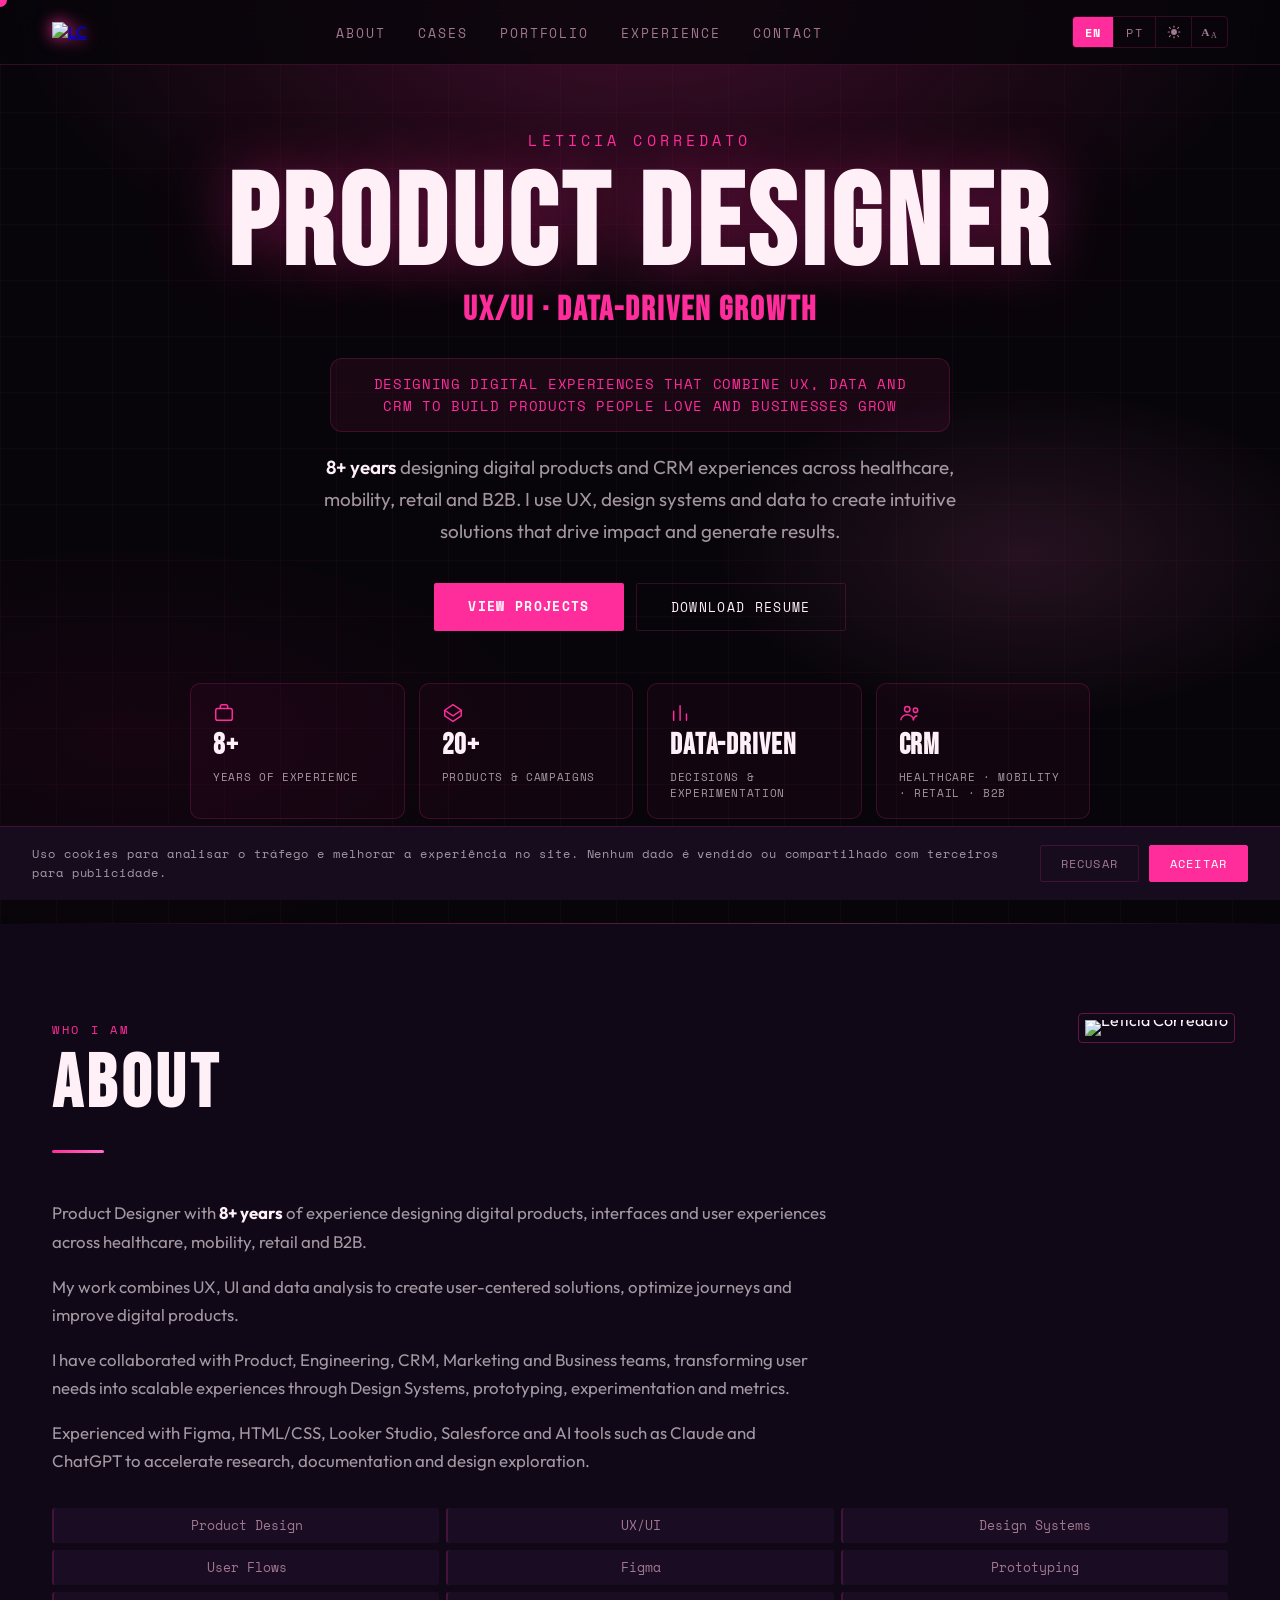
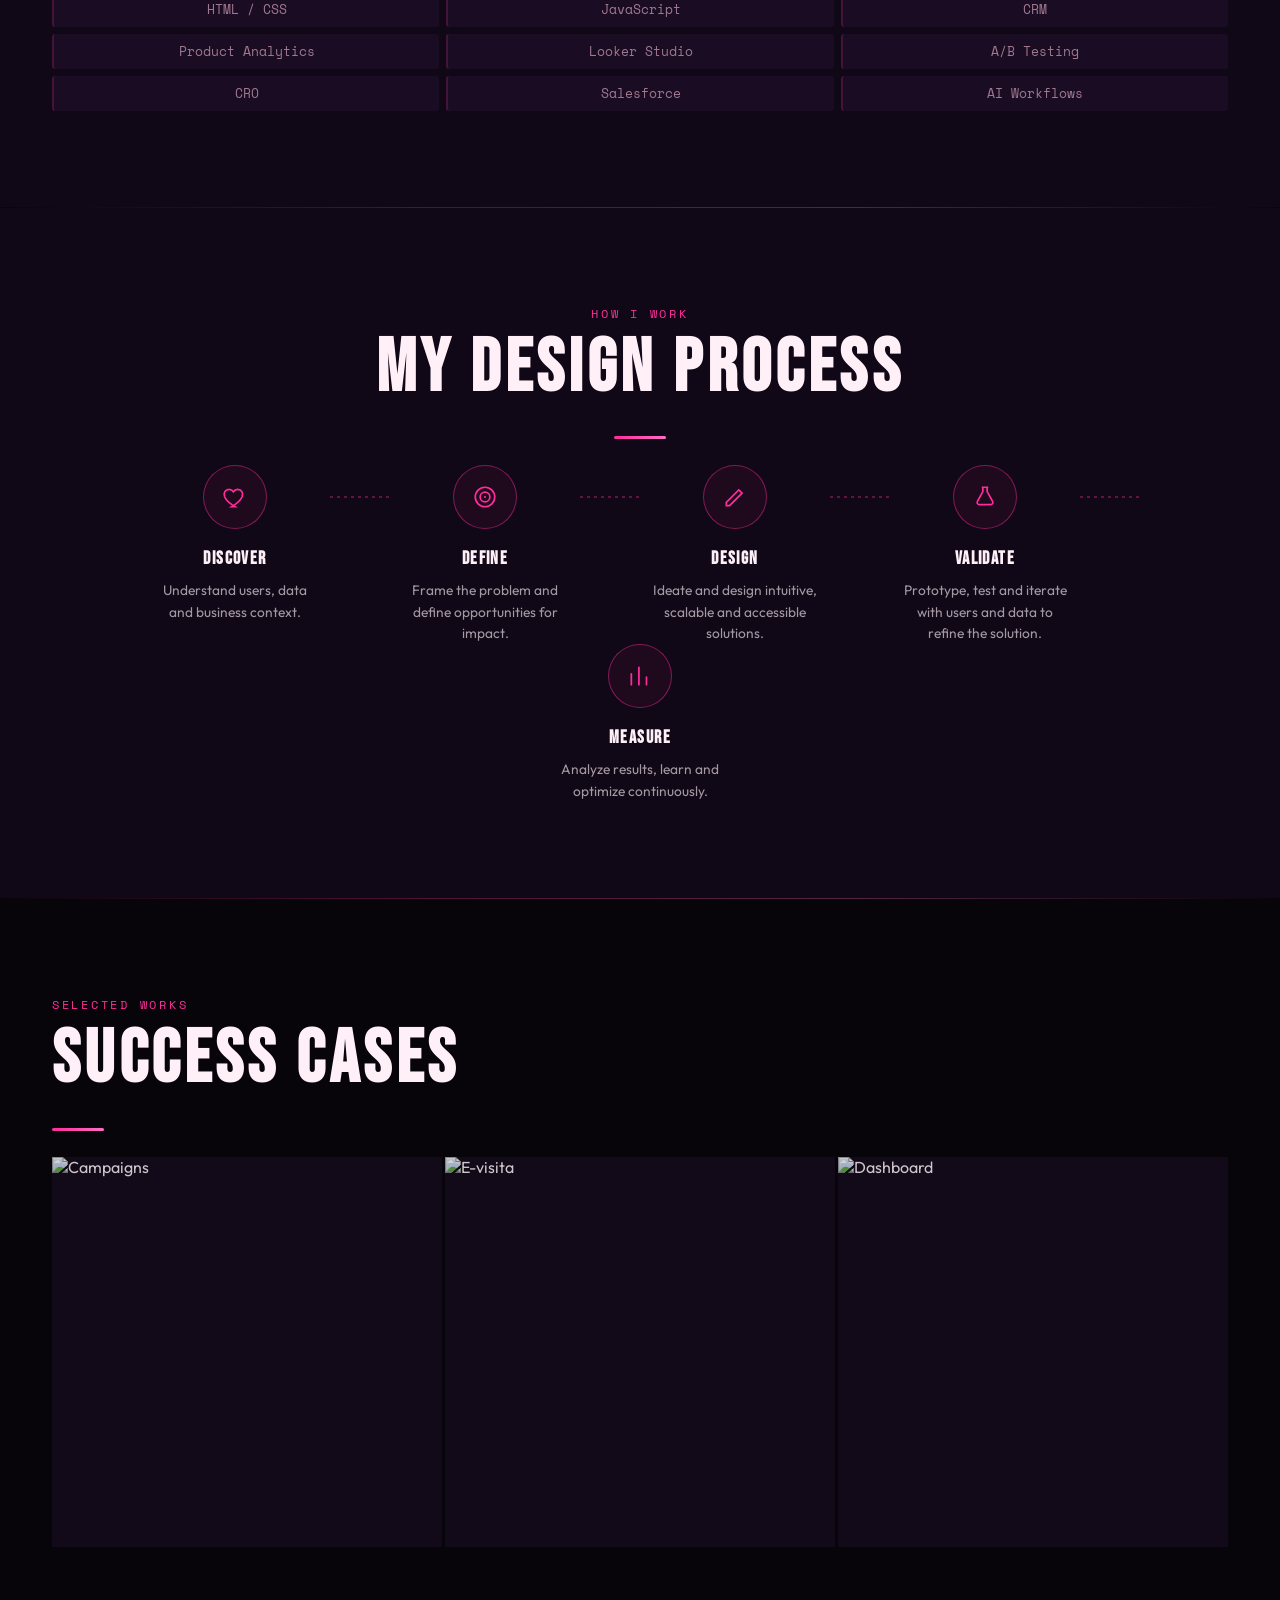
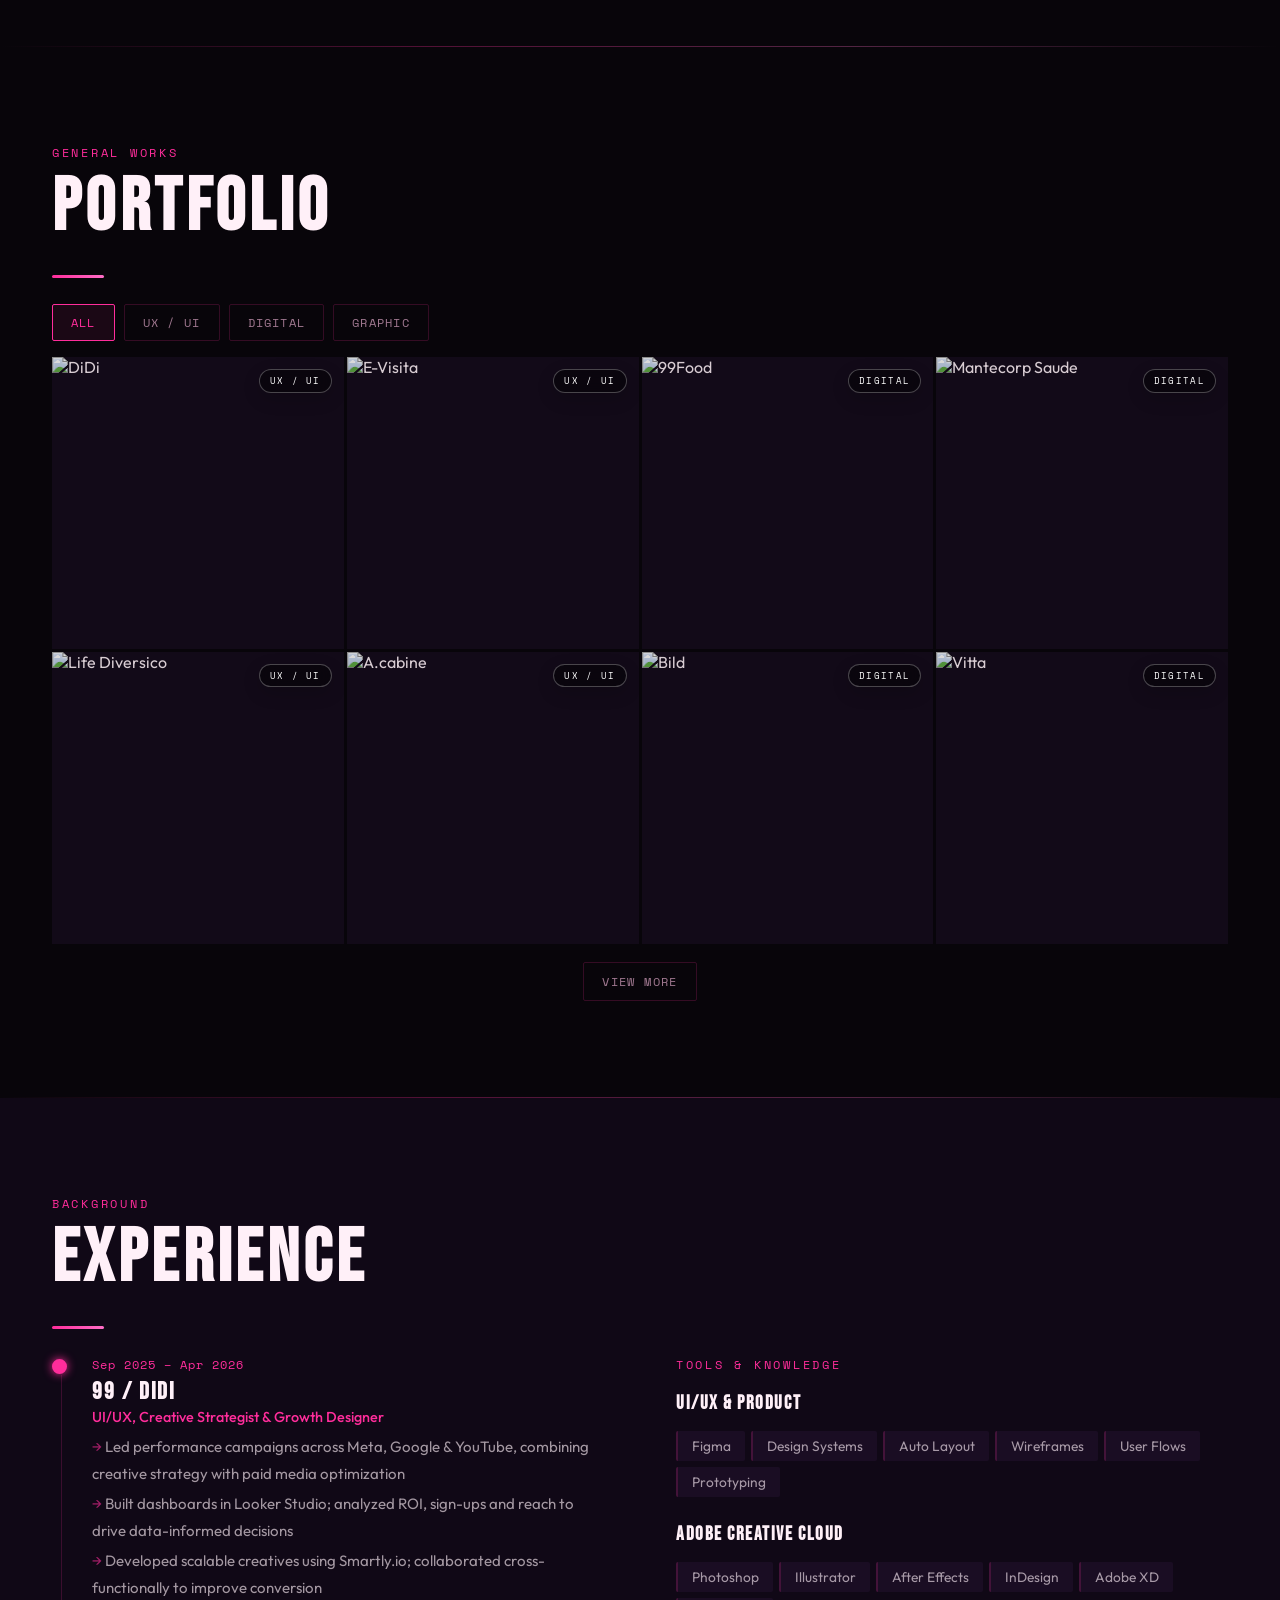
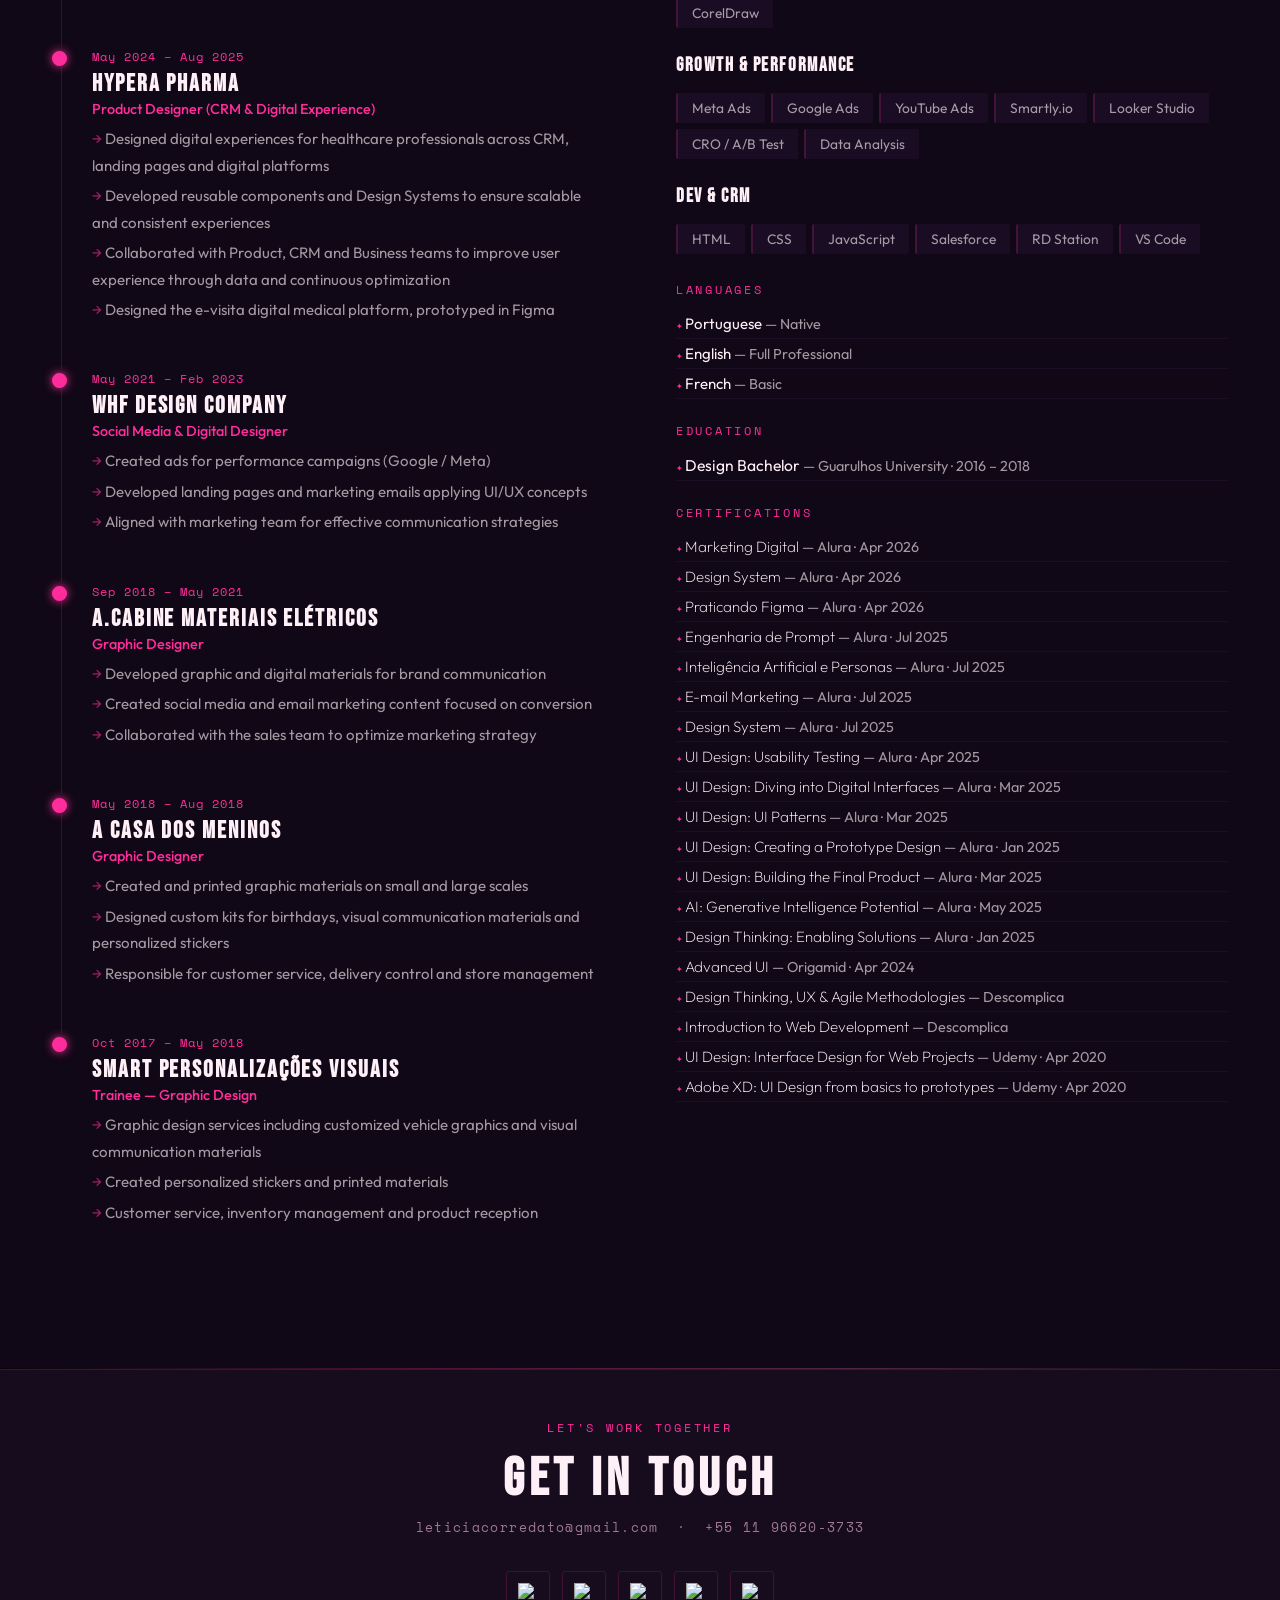
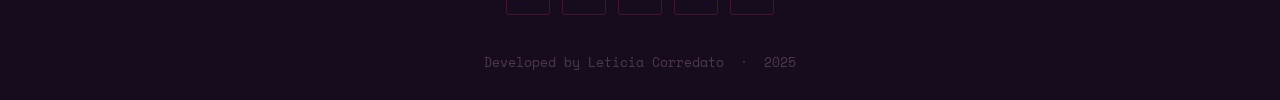
==== index.html @ b4587cd4 "idioma ajustado de acordo com o dispositivo e menu mobile fecha automatico" ====
<!DOCTYPE html>
<html lang="en" data-theme="dark">
<head>
  <link rel="icon" type="image/png" href="https://static.wixstatic.com/media/b72a24_d4103973c3324e58be536fd787f7414e~mv2.png">

  <!-- Google Tag Manager -->
<script>(function(w,d,s,l,i){w[l]=w[l]||[];w[l].push({'gtm.start':
new Date().getTime(),event:'gtm.js'});var f=d.getElementsByTagName(s)[0],
j=d.createElement(s),dl=l!='dataLayer'?'&l='+l:'';j.async=true;j.src=
'https://www.googletagmanager.com/gtm.js?id='+i+dl;f.parentNode.insertBefore(j,f);
})(window,document,'script','dataLayer','GTM-KTT2SGNH');</script>
<!-- End Google Tag Manager -->

  <!-- Google tag (gtag.js) — carrega só após consentimento -->
  <script>
    window.dataLayer = window.dataLayer || [];
    function gtag(){ dataLayer.push(arguments); }
    gtag('consent', 'default', {
      analytics_storage: 'denied',
      ad_storage: 'denied',
      wait_for_update: 500
    });
  </script>
  <script async src="https://www.googletagmanager.com/gtag/js?id=G-8ZM0P67L3H"></script>
  <script>
    gtag('js', new Date());
    gtag('config', 'G-8ZM0P67L3H', { send_page_view: false });
  </script>
<meta charset="UTF-8">
<meta name="viewport" content="width=device-width, initial-scale=1.0">
<title>Leticia Corredato | Product & UX/UI Designer</title>
<meta name="description" content="Product, UI/UX & Growth Designer with 9+ years. Designing data-driven digital products and high-conversion experiences.">
<link href="https://fonts.googleapis.com/css2?family=Bebas+Neue&family=Outfit:wght@300;400;500;600&family=Space+Mono:ital@0;1&display=swap" rel="stylesheet">
<style>
/* ══════════════════════════════════════════
   DESIGN TOKENS — DARK (default)
══════════════════════════════════════════ */
:root {
  --accent:  #ff2d9b;   /* fuchsia — primary */
  --accent2: #ff6ec7;   /* fuchsia light */
  --accent3: #c4006e;   /* fuchsia deep */

  /* surfaces */
  --bg:        #08050a;
  --bg-alt:    #100816;
  --bg-mid:    #160c1e;
  --card-bg:   #120a18;

  /* text */
  --text:      #fff0f8;
  --text-muted:rgba(255,240,248,0.62);
  --gray:      #a07890;

  /* borders */
  --border:    rgba(255,45,155,0.18);
  --border-h:  rgba(255,45,155,0.45);

  /* nav */
  --nav-bg:    rgba(8,5,10,0.82);
  --nav-bg-s:  rgba(8,5,10,0.97);

  /* hero bg solid — dark */
  --hero-bg-solid: var(--bg);

  /* cursor blend */
  --cursor-blend: screen;
}

/* ══════════════════════════════════════════
   LIGHT THEME OVERRIDES
══════════════════════════════════════════ */
[data-theme="light"] {
  --bg:        #fff5fa;
  --bg-alt:    #fde8f3;
  --bg-mid:    #f9d6ea;
  --card-bg:   #ffffff;

  --text:      #1a0510;
  --text-muted:rgba(26,5,16,0.65);
  --gray:      #8a5070;

  --border:    rgba(255,45,155,0.16);
  --border-h:  rgba(255,45,155,0.4);

  --nav-bg:    rgba(255,245,250,0.90);
  --nav-bg-s:  rgba(255,245,250,0.98);

  --hero-bg-solid: #fff0f7;

  --cursor-blend: multiply;
}

/* ══════════════════════════════════════════
   RESET
══════════════════════════════════════════ */
*, *::before, *::after { margin: 0; padding: 0; box-sizing: border-box; }
html { scroll-behavior: smooth; }
body {
  background: var(--bg);
  color: var(--text);
  font-family: 'Outfit', sans-serif;
  overflow-x: hidden;
  cursor: none;
  transition: background 0.4s ease, color 0.4s ease;
}

/* ══════════════════════════════════════════
   CUSTOM CURSOR
══════════════════════════════════════════ */
#cursor {
  position: fixed;
  width: 14px; height: 14px;
  background: var(--accent);
  border-radius: 50%;
  pointer-events: none;
  z-index: 9999;
  transform: translate(-50%,-50%);
  transition: transform 0.12s ease, width 0.25s ease, height 0.25s ease, background 0.2s;
  mix-blend-mode: var(--cursor-blend);
  will-change: left, top;
}
#cursor.big { width: 38px; height: 38px; background: rgba(255,45,155,0.20); transform: translate(-50%,-50%); }
@media (hover: none) { #cursor { display: none; } body { cursor: auto; } }

/* ══════════════════════════════════════════
   NAVIGATION
══════════════════════════════════════════ */
nav {
  position: fixed; top: 0; left: 0; right: 0; z-index: 1000;
  display: flex; align-items: center; justify-content: space-between;
  padding: 16px 52px;
  background: var(--nav-bg);
  backdrop-filter: blur(20px);
  -webkit-backdrop-filter: blur(20px);
  border-bottom: 1px solid var(--border);
  transition: padding 0.3s ease, background 0.4s ease;
}
nav.scrolled { padding: 10px 52px; background: var(--nav-bg-s); }

.nav-logo img {
  height: 46px;
  filter: drop-shadow(0 0 8px var(--accent));
  transition: filter 0.3s;
}
[data-theme="light"] .nav-logo img { filter: drop-shadow(0 0 6px var(--accent3)) brightness(0.9); }
.nav-logo img:hover { filter: drop-shadow(0 0 20px var(--accent2)); }

.nav-links { display: flex; gap: 32px; list-style: none; }
.nav-links a {
  color: var(--gray);
  text-decoration: none;
  font-family: 'Space Mono', monospace;
  font-size: 0.82rem; letter-spacing: 0.15em; text-transform: uppercase;
  transition: color 0.2s;
  position: relative;
}
.nav-links a::after {
  content: ''; position: absolute; bottom: -3px; left: 0; right: 0;
  height: 1px; background: var(--accent);
  transform: scaleX(0); transition: transform 0.25s ease;
}
.nav-links a:hover { color: var(--accent); }
.nav-links a:hover::after { transform: scaleX(1); }

/* ── NAV CONTROLS ── */
.nav-right { display: flex; align-items: center; gap: 8px; }

/* ── Language: EN | PT + Theme btn — same height, same border box ── */
.nav-controls {
  display: flex; align-items: stretch;
  border: 1px solid var(--border);
  border-radius: 4px;
  overflow: hidden;
  height: 32px;
}
.lang-switch {
  display: flex; align-items: stretch;
}
.lang-switch button {
  background: transparent; border: none;
  color: var(--gray);
  padding: 0 12px;
  cursor: pointer;
  font-family: 'Space Mono', monospace;
  font-size: 0.74rem; letter-spacing: 0.11em; text-transform: uppercase;
  transition: background 0.2s, color 0.2s;
  height: 100%; display: flex; align-items: center;
}
.lang-switch button.active { background: var(--accent); color: #fff; font-weight: 700; }
.lang-switch button:not(.active):hover { color: var(--accent); }
.nav-sep {
  width: 1px; background: var(--border);
  flex-shrink: 0; align-self: stretch;
}

/* Theme btn — same box, no separate border */
.theme-btn {
  background: transparent; border: none; border-left: 1px solid var(--border);
  width: 36px; height: 100%;
  display: flex; align-items: center; justify-content: center;
  cursor: pointer;
  transition: background 0.2s, color 0.2s, transform 0.35s;
  color: var(--gray); padding: 0;
  flex-shrink: 0;
}
.theme-btn:hover { background: rgba(255,45,155,0.09); color: var(--accent); }
/* SVG icons inside theme-btn */
.theme-btn svg { width: 14px; height: 14px; fill: currentColor; display: block; }

/* ── Hamburger ── */
/* Estilo das barrinhas (Hambúrguer que vira X) */
.hamburger {
  display: none; 
  flex-direction: column; 
  gap: 5px; 
  cursor: pointer; 
  padding: 4px;
  z-index: 10001; /* Garante que fique acima de tudo */
}

.hamburger span {
  display: block;
  width: 24px;
  height: 2px;
  background: var(--accent); /* Cor das barrinhas */
  border-radius: 2px;
  transition: transform 0.3s, opacity 0.3s;
}

/* Posicionamento do botão dentro do menu aberto */
.mobile-close-trigger {
  position: absolute;
  top: 20px;
  right: 28px;
}

/* A animação mágica para virar o X */
.hamburger.open span:nth-child(1) {
  transform: translateY(7px) rotate(45deg);
}
.hamburger.open span:nth-child(2) {
  opacity: 0;
}
.hamburger.open span:nth-child(3) {
  transform: translateY(-7px) rotate(-45deg);
}

/* Ajuste no seu Mobile Menu para manter a transição suave */
.mobile-menu {
  position: fixed; 
  inset: 0;
  background: var(--bg); 
  z-index: 9999; 
  display: flex; 
  flex-direction: column; 
  align-items: center; 
  justify-content: center; 
  gap: 28px;
  opacity: 0;
  visibility: hidden;
  transition: opacity 0.4s ease, visibility 0.4s ease;
}

.mobile-menu.open {
  opacity: 1;
  visibility: visible;
}

.mobile-menu a {
  color: var(--text); 
  text-decoration: none;
  font-family: 'Bebas Neue', sans-serif; 
  font-size: 2.6rem; 
  letter-spacing: 0.1em;
  transition: color 0.2s;
}

.mobile-menu a:hover { color: var(--accent); }

.mobile-close {
  position: absolute; 
  top: 20px; 
  right: 28px;
  font-size: 1.8rem; /* Mantido seu tamanho original */
  color: var(--gray); /* Mantida sua cor original */
  cursor: pointer; 
  background: none; 
  border: none;
  z-index: 10000;
  padding: 10px; /* Área de clique invisível maior para facilitar */
}

/* Mantendo seus controles originais */
.mobile-controls {
  display: flex; align-items: stretch; gap: 0;
  border: 1px solid var(--border); border-radius: 4px; overflow: hidden;
  height: 40px; margin-top: 8px;
}
.mobile-controls .lang-switch { border: none; }
.mobile-controls .lang-switch button { font-size: 0.88rem; padding: 0 16px; height: 100%; }
.mobile-controls .theme-btn { border: none; border-left: 1px solid var(--border); width: 44px; height: 100%; }
.mobile-controls .theme-btn svg { width: 16px; height: 16px; }


/* ══════════════════════════════════════════
   HERO
══════════════════════════════════════════ */
#hero {
  min-height: 100vh;
  display: flex; flex-direction: column; align-items: center; justify-content: center;
  text-align: center; position: relative; overflow: hidden;
  padding: 130px 24px 80px;
  background: var(--hero-bg-solid);
  transition: background 0.4s ease;
}
.hero-bg {
  position: absolute; inset: 0;
  background:
    radial-gradient(ellipse 70% 50% at 50% 0%,  rgba(255,45,155,0.22) 0%, transparent 70%),
    radial-gradient(ellipse 40% 30% at 80% 60%, rgba(255,110,199,0.12) 0%, transparent 60%),
    radial-gradient(ellipse 55% 35% at 10% 80%, rgba(196,0,110,0.07)  0%, transparent 60%);
  z-index: 0; transition: opacity 0.4s;
}
[data-theme="light"] #hero { background: #fff0f7; }
[data-theme="light"] .hero-bg {
  background:
    radial-gradient(ellipse 70% 55% at 50% 0%,  rgba(255,45,155,0.13) 0%, transparent 70%),
    radial-gradient(ellipse 40% 30% at 80% 60%, rgba(255,110,199,0.08) 0%, transparent 60%);
}
.hero-grid {
  position: absolute; inset: 0;
  background-image:
    linear-gradient(rgba(255,45,155,0.04) 1px, transparent 1px),
    linear-gradient(90deg, rgba(255,45,155,0.04) 1px, transparent 1px);
  background-size: 56px 56px; z-index: 0;
}
[data-theme="light"] .hero-grid {
  background-image:
    linear-gradient(rgba(255,45,155,0.07) 1px, transparent 1px),
    linear-gradient(90deg, rgba(255,45,155,0.07) 1px, transparent 1px);
}
.hero-content { position: relative; z-index: 1; max-width: 900px; }

/* ── Name (eyebrow, kept at the very top) ── */
.hero-eyebrow-name {
  font-family: 'Space Mono', monospace;
  font-size: clamp(0.82rem, 1.8vw, 0.92rem);
  letter-spacing: 0.28em; text-transform: uppercase;
  color: var(--accent);
  margin-bottom: 18px;
  animation: fadeUp 0.85s ease both;
}

/* ── Name ── */
.hero-name {
  font-family: 'Bebas Neue', sans-serif;
  font-size: clamp(3.8rem, 12vw, 8rem);
  letter-spacing: 0.04em; line-height: 0.9;
  color: var(--text);
  text-shadow: 0 0 60px rgba(255,45,155,0.32), 0 0 120px rgba(255,45,155,0.12);
  animation: fadeUp 0.85s 0.06s ease both;
}
[data-theme="light"] .hero-name { text-shadow: 0 2px 24px rgba(255,45,155,0.15); }
.hero-name span { color: var(--accent); }

/* ── Subtitle (role line, pink) ── */
.hero-subtitle {
  font-family: 'Bebas Neue', sans-serif;
  font-size: clamp(1.3rem, 3.4vw, 2.1rem);
  letter-spacing: 0.06em;
  color: var(--accent);
  margin-top: 6px;
  animation: fadeUp 0.85s 0.1s ease both;
}

/* ── Badge / quote box ── */
.hero-badge {
  display: inline-flex; align-items: center; justify-content: center;
  border: 1px solid var(--border);
  border-radius: 12px;
  padding: 14px 24px;
  font-family: 'Space Mono', monospace;
  font-size: clamp(0.74rem, 1.6vw, 0.86rem);
  letter-spacing: 0.05em; color: var(--accent);
  text-transform: uppercase; margin-top: 28px;
  background: rgba(255,45,155,0.07);
  animation: fadeUp 0.85s 0.16s ease both;
  max-width: 620px;
  margin-left: auto;
  margin-right: auto;
  line-height: 1.6;
}
[data-theme="light"] .hero-badge { background: rgba(255,45,155,0.07); border-color: rgba(255,45,155,0.22); }

/* ── Value prop ── */
.hero-value {
  margin-top: 20px;
  font-size: clamp(1rem, 2.2vw, 1.18rem);
  line-height: 1.68; color: var(--text-muted);
  max-width: 640px; margin-left: auto; margin-right: auto;
  animation: fadeUp 0.85s 0.22s ease both;
}
.hero-value strong { color: var(--text); font-weight: 600; }

/* ── CTAs ── */
.hero-ctas {
  display: flex; justify-content: center; gap: 12px; margin-top: 36px;
  flex-wrap: wrap;
  animation: fadeUp 0.85s 0.32s ease both;
}

/* ── Metric highlights row ── */
.hero-highlights {
  display: grid; grid-template-columns: repeat(4, minmax(0,1fr));
  gap: 14px; margin-top: 52px;
  width: 100%; max-width: 900px; margin-left: auto; margin-right: auto;
  animation: fadeUp 0.85s 0.4s ease both;
}
.highlight {
  display: flex; flex-direction: column; align-items: flex-start; gap: 8px;
  border: 1px solid var(--border);
  border-radius: 10px;
  padding: 18px 22px;
  background: rgba(255,45,155,0.04);
  text-align: left;
  cursor: default;
  transition: border-color 0.25s, transform 0.2s;
}
.highlight:hover { border-color: var(--border-h); transform: translateY(-2px); }
.highlight svg { width: 22px; height: 22px; color: var(--accent); }
.highlight h3 { font-family: 'Bebas Neue', sans-serif; font-size: 1.8rem; letter-spacing: 0.03em; color: var(--text); line-height: 1; }
.highlight span { font-family: 'Space Mono', monospace; font-size: 0.7rem; letter-spacing: 0.06em; color: var(--text-muted); text-transform: uppercase; line-height: 1.4; }

@media (max-width: 860px) {
  .hero-highlights { grid-template-columns: repeat(2, minmax(0,1fr)); }
}
@media (max-width: 480px) {
  .hero-highlights { grid-template-columns: 1fr; }
}

/* ══════════════════════════════════════════
   HOW I WORK
══════════════════════════════════════════ */
#how-i-work { background: var(--bg-alt); text-align: center; }
.process-row {
  display: flex; align-items: flex-start; justify-content: center;
  gap: 0; flex-wrap: wrap; margin-top: 12px;
}
.process-step {
  display: flex; flex-direction: column; align-items: center;
  width: 190px; padding: 0 12px;
}
.process-icon {
  width: 64px; height: 64px; border-radius: 50%;
  border: 1.5px solid var(--border-h);
  display: flex; align-items: center; justify-content: center;
  color: var(--accent); background: rgba(255,45,155,0.06);
  margin-bottom: 18px;
}
.process-icon svg { width: 26px; height: 26px; }
.process-step h3 {
  font-family: 'Bebas Neue', sans-serif; font-size: 1.15rem;
  letter-spacing: 0.08em; color: var(--text); margin-bottom: 10px;
}
.process-step p {
  font-size: 0.86rem; line-height: 1.55; color: var(--text-muted);
}
.process-arrow {
  display: flex; align-items: center; justify-content: center;
  width: 60px; height: 64px; color: var(--border-h);
  flex-shrink: 0;
}
.process-arrow svg { width: 100%; height: 8px; }
@media (max-width: 900px) {
  .process-arrow { display: none; }
  .process-row { gap: 36px; }
}
.hero-cta-primary {
  display: inline-block; padding: 13px 34px;
  background: var(--accent); color: #fff; /* always white */
  text-decoration: none; font-family: 'Space Mono', monospace;
  font-size: 0.84rem; letter-spacing: 0.10em; text-transform: uppercase;
  border-radius: 2px; font-weight: 700;
  transition: box-shadow 0.25s, transform 0.2s;
}
.hero-cta-primary:hover { box-shadow: 0 0 28px rgba(255,45,155,0.55); transform: translateY(-2px); }
.hero-cta-secondary {
  display: inline-block; padding: 13px 34px;
  border: 1.5px solid var(--border); color: var(--text);
  text-decoration: none; font-family: 'Space Mono', monospace;
  font-size: 0.84rem; letter-spacing: 0.10em; text-transform: uppercase; border-radius: 2px;
  transition: border-color 0.25s, color 0.25s;
}
.hero-cta-secondary:hover { border-color: var(--neon); color: var(--neon); }

/* Scroll hint */
.scroll-hint {
  position: absolute; bottom: 28px; left: 50%; transform: translateX(-50%);
  z-index: 1; display: flex; flex-direction: column; align-items: center; gap: 5px;
  opacity: 0; animation: fadeUp 1s 1.1s ease forwards;
}
.scroll-hint span { font-family: 'Space Mono', monospace; font-size: 0.68rem; letter-spacing: 0.18em; color: var(--gray); text-transform: uppercase; }
.scroll-line { width: 1px; height: 34px; background: linear-gradient(to bottom, var(--accent), transparent); animation: scrollPulse 1.8s ease infinite; }
@keyframes scrollPulse { 0%,100%{opacity:0.3;transform:scaleY(1)} 50%{opacity:1;transform:scaleY(1.1)} }

/* ══════════════════════════════════════════
   DIVIDER
══════════════════════════════════════════ */
.divider { width: 100%; height: 1px; background: linear-gradient(90deg,transparent,var(--accent),var(--accent2),transparent); opacity: 0.3; }

/* ══════════════════════════════════════════
   SECTION UTILS
══════════════════════════════════════════ */
section { padding: 96px 52px; }
.section-label { font-family:'Space Mono',monospace; font-size:0.78rem; letter-spacing:0.22em; color:var(--accent); text-transform:uppercase; margin-bottom:10px; }
.section-title { font-family:'Bebas Neue',sans-serif; font-size:clamp(2.4rem,6vw,4.6rem); letter-spacing:0.06em; line-height:1; color:var(--text); margin-bottom:30px; }
.neon-line { width:52px; height:3px; background:linear-gradient(90deg,var(--accent),var(--accent2)); border-radius:2px; margin-bottom:26px; }

/* ══════════════════════════════════════════
   ABOUT
══════════════════════════════════════════ */
#about { background: var(--bg-alt); display: flex; grid-template-columns: 720px 1fr; gap: 40px; align-items: center; }

.about-header{
    height: 130px;
    max-width: 100%;
    display: flex;
    flex-direction: row;
    justify-content:space-between;
    flex-wrap:nowrap;
    align-items: top;
  }

.about-img-wrap {position: relative; max-width: 320px; width: fit-content; height: fit-content; line-height: 0;}
.about-img-wrap::before {
  content:''; position:absolute; inset:-7px;
  border:1.5px solid var(--accent); border-radius:4px;
  opacity:0.35; transform:translate(0px,0px); transition:opacity 0.3s;
}
.about-img-wrap:hover::before { opacity: 0.65; }
.about-img-wrap img { width:100%; max-height:540px; display:block; filter:grayscale(12%) contrast(1.04); transition:filter 0.4s; }
.about-img-wrap:hover img { filter:grayscale(0%) contrast(1.07); }
[data-theme="light"] .about-img-wrap img { filter:grayscale(5%) contrast(1.02) brightness(1.02); }
[data-theme="light"] .about-img-wrap::before { border-color: var(--accent3);}

.about-langs { display:flex; gap:7px; flex-wrap:wrap; margin-top:24px; align-items:center; }
.about-langs-label {
  width: 100%; font-family:'Space Mono',monospace; font-size:0.55rem;
  letter-spacing:0.2em; color:var(--gray); text-transform:uppercase;
  margin-bottom:4px;
}
.lang-tag { background:rgba(176,108,255,0.07); border:1px solid var(--border); border-radius:100px; padding:4px 12px; font-family:'Space Mono',monospace; font-size:0.76rem; color:var(--gray); letter-spacing:0.06em; }
.lang-tag span { color:var(--accent); }
[data-theme="light"] .lang-tag { background:rgba(123,47,255,0.06); }

.about-text { min-height: 280px; padding: 20px 400px 0 0; }

.about-text p { font-size:1.05rem; line-height:1.7; color:var(--text-muted); margin-bottom:16px; }
.about-text p strong { color:var(--text); }

.skills-grid { display:grid; grid-template-columns:repeat(3,1fr); gap:7px; margin-top:32px; }
.skill-tag {
  background:rgba(176,108,255,0.06); border-left:2px solid var(--border); border-radius:3px;
  padding:8px 10px; font-size:0.80rem; color:var(--gray);
  font-family:'Space Mono',monospace; text-align:center;
  transition:border-color 0.2s, color 0.2s, background 0.2s;
  min-width: 96px;
}
.skill-tag:hover { border-color:var(--accent); color:var(--accent); background:rgba(255,45,155,0.08); }
[data-theme="light"] .skill-tag:hover { background:rgba(255,45,155,0.08); }

/* ══════════════════════════════════════════
   PORTFOLIO
══════════════════════════════════════════ */
#portfolio { background: var(--bg); }

/* Featured cases */
.cases-grid { display:grid; grid-template-columns:repeat(3,1fr); gap:3px; margin-bottom:3px; }
.case-card { position:relative; overflow:hidden; cursor:pointer; background:var(--card-bg); aspect-ratio:1/1; }
.case-card.tall { aspect-ratio:1/1; }
.case-card img { width:100%; height:100%; object-fit:cover; display:block; transition:transform 0.5s cubic-bezier(.25,.46,.45,.94), filter 0.45s; filter:brightness(0.82) saturate(0.88); }
.case-card:hover img { transform:scale(1.05); filter:brightness(0.45) saturate(1.15); }
[data-theme="light"] .case-card img { filter:brightness(0.88) saturate(0.9); }
[data-theme="light"] .case-card:hover img { filter:brightness(0.5) saturate(1.1); }
.case-overlay { position:absolute; inset:0; background:linear-gradient(160deg,rgba(196,0,110,0.82),rgba(255,45,155,0.58)); opacity:0; transition:opacity 0.35s; display:flex; flex-direction:column; justify-content:flex-end; padding:24px 24px 28px; }
.case-card:hover .case-overlay { opacity:1; }
.case-cat { font-family:'Space Mono',monospace; font-size:0.72rem; letter-spacing:0.15em; color:rgba(255,255,255,0.75); text-transform:uppercase; margin-bottom:5px; transform:translateY(8px); opacity:0; transition:transform 0.28s 0.05s, opacity 0.28s 0.05s; }
.case-title { font-family:'Bebas Neue',sans-serif; font-size:1.65rem; letter-spacing:0.08em; color:white; line-height:1; transform:translateY(8px); opacity:0; transition:transform 0.28s 0.1s, opacity 0.28s 0.1s; }
.case-card:hover .case-cat, .case-card:hover .case-title { transform:translateY(0); opacity:1; }

/* Filters */
.portfolio-filters { display:flex; gap:9px; flex-wrap:wrap; margin:26px 0 16px; }
.filter-btn { padding:8px 18px; border:1px solid var(--border); background:transparent; color:var(--gray); border-radius:2px; cursor:pointer; font-family:'Space Mono',monospace; font-size:0.78rem; letter-spacing:0.10em; text-transform:uppercase; transition:all 0.2s; }
.filter-btn.active, .filter-btn:hover { border-color:var(--accent); color:var(--accent); background:rgba(255,45,155,0.08); }

/* Gallery */
.portfolio-grid { display:grid; grid-template-columns:repeat(4,1fr); gap:3px; }
.portfolio-item { position:relative; aspect-ratio:1; overflow:hidden; cursor:pointer; background:var(--card-bg); }
.portfolio-actions { display:none; justify-content:center; margin-top:18px; }
.portfolio-actions.active { display:flex; }
.portfolio-item img { width:100%; height:100%; object-fit:cover; display:block; transition:transform 0.4s cubic-bezier(.25,.46,.45,.94), filter 0.4s; filter:brightness(0.85) saturate(0.88); }
.portfolio-item:hover img { transform:scale(1.06); filter:brightness(0.48) saturate(1.2); }
.portfolio-badge {
  position:absolute; top:12px; right:12px; z-index:2;
  display:inline-flex; align-items:center; justify-content:center;
  padding:6px 10px; border-radius:999px;
  border:1px solid rgba(255,255,255,0.26);
  background:rgba(8,5,10,0.72); color:#fff;
  font-family:'Space Mono',monospace; font-size:0.58rem; letter-spacing:0.14em;
  text-transform:uppercase; line-height:1; backdrop-filter:blur(10px);
  -webkit-backdrop-filter:blur(10px); box-shadow:0 6px 18px rgba(0,0,0,0.16);
}
[data-theme="light"] .portfolio-badge { background:rgba(255,255,255,0.84); color:var(--accent3); border-color:rgba(255,45,155,0.18); }
.portfolio-overlay { position:absolute; inset:0; background:linear-gradient(135deg,rgba(196,0,110,0.78),rgba(255,45,155,0.55)); opacity:0; transition:opacity 0.3s; display:flex; flex-direction:column; align-items:center; justify-content:center; gap:8px; }
.portfolio-item:hover .portfolio-overlay { opacity:1; }
.po-icon { width:40px; height:40px; border:2px solid white; border-radius:50%; display:flex; align-items:center; justify-content:center; color:white; font-size:1.3rem; transform:scale(0.6); transition:transform 0.26s 0.04s; }
.portfolio-item:hover .po-icon { transform:scale(1); }
.po-label { font-family:'Space Mono',monospace; font-size:0.74rem; letter-spacing:0.12em; color:rgba(255,255,255,0.88); text-transform:uppercase; transform:translateY(6px); opacity:0; transition:transform 0.26s 0.07s, opacity 0.26s 0.07s; }
.portfolio-item:hover .po-label { transform:translateY(0); opacity:1; }
.portfolio-more-btn {
  border:1px solid var(--border); background:transparent; color:var(--gray);
  padding:10px 18px; border-radius:2px; cursor:pointer;
  font-family:'Space Mono',monospace; font-size:0.72rem; letter-spacing:0.12em; text-transform:uppercase;
  transition:all 0.2s;
}
.portfolio-more-btn:hover { border-color:var(--accent); color:var(--accent); background:rgba(255,45,155,0.08); }

/* ══════════════════════════════════════════
   LIGHTBOX
══════════════════════════════════════════ */
.lightbox { display:none; position:fixed; inset:0; z-index:2000; background:rgba(5,5,8,0.97); align-items:center; justify-content:center; padding:20px; }
[data-theme="light"] .lightbox { background:rgba(30,20,60,0.96); }
.lightbox.open { display:flex; }
.lightbox img { max-width:90vw; max-height:88vh; object-fit:contain; border-radius:4px; box-shadow:0 0 80px rgba(176,108,255,0.2); user-select:none; }
#lbVideo { max-width:90vw; max-height:88vh; object-fit:contain; border-radius:4px; box-shadow:0 0 80px rgba(176,108,255,0.2); cursor:pointer; }
#lbIframe { width:90vw; max-width:960px; height:80vh; border:none; border-radius:4px; box-shadow:0 0 80px rgba(176,108,255,0.2); }
.lb-play-pause { position:absolute; bottom:46px; left:50%; transform:translateX(-50%); background:rgba(0,0,0,0.65); border:1px solid rgba(255,255,255,0.25); color:#fff; font-size:1rem; padding:7px 22px; cursor:pointer; border-radius:20px; z-index:10; transition:background 0.2s; letter-spacing:0.05em; }
.lb-play-pause:hover { background:rgba(255,45,155,0.55); }
.lb-close { position:absolute; top:18px; right:26px; font-size:1.9rem; color:var(--gray); cursor:pointer; background:none; border:none; transition:color 0.2s; }
.lb-close:hover { color:var(--accent); }
.lb-nav { position:absolute; top:50%; transform:translateY(-50%); background:rgba(176,108,255,0.1); border:1px solid var(--border); color:white; font-size:1.7rem; padding:11px 16px; cursor:pointer; border-radius:2px; transition:background 0.2s; user-select:none; }
.lb-nav:hover { background:rgba(176,108,255,0.28); }
.lb-prev { left:14px; } .lb-next { right:14px; }
.lb-counter { position:absolute; bottom:16px; left:50%; transform:translateX(-50%); font-family:'Space Mono',monospace; font-size:0.80rem; color:#8880a8; letter-spacing:0.12em; }

/* ══════════════════════════════════════════
   EXPERIENCES
══════════════════════════════════════════ */
#experiences { background: var(--bg-alt); }
.exp-layout { display:grid; grid-template-columns:1fr 1fr; gap:72px; }
.timeline { position:relative; }
.tl-item { display:grid; grid-template-columns:20px 1fr; gap:20px; margin-bottom:42px; position:relative; }
.tl-item::after { content:''; position:absolute; left:9px; top:20px; bottom:-42px; width:1px; background:var(--border); }
.tl-item:last-child::after { display:none; }
.tl-dot { width:15px; height:15px; border:2px solid var(--accent); border-radius:50%; background:var(--accent); box-shadow:0 0 10px var(--accent); margin-top:4px; flex-shrink:0; transition:box-shadow 0.3s, border-color 0.3s; }
.tl-item:hover .tl-dot { box-shadow:0 0 16px var(--accent2); border-color:var(--accent2); }
.tl-period { font-family:'Space Mono',monospace; font-size:0.78rem; color:var(--accent); letter-spacing:0.08em; margin-bottom:3px; }
.tl-company { font-family:'Bebas Neue',sans-serif; font-size:1.5rem; letter-spacing:0.08em; color:var(--text); margin-bottom:2px; }
.tl-role { font-size:0.90rem; color:var(--accent); margin-bottom:8px; font-weight:500; }
.tl-desc { font-size:0.94rem; color:var(--text-muted); line-height:1.76; list-style:none; }
.tl-desc li { margin-bottom:4px; }
.tl-desc li::before { content:'→ '; color:var(--accent); opacity:0.6; }

.know-group { margin-bottom:26px; }
.know-group h4 {font-family: 'Bebas Neue', sans-serif;font-size: 1.2rem;letter-spacing: 0.08em;color: var(--text);margin-bottom: 10px;padding-bottom: 6px;}
.know-tags { display:flex; flex-wrap:wrap; gap:6px; }
.know-tag { background:rgba(176,108,255,0.06); border-left: 2px solid var(--border); border-radius:2px; padding:6px 14px; font-size:0.86rem; color:var(--text-muted); transition:all 0.2s; }
.know-tag:hover { border-color:var(--accent2); color:var(--accent2); background:rgba(255,110,199,0.06); }

.edu-certs { margin-top:30px; }
.edu-certs h4 { font-family:'Space Mono',monospace; font-size:0.58rem; letter-spacing:0.18em; color:var(--accent); text-transform:uppercase; margin-bottom:10px; }
.edu-item { margin-bottom:14px; }
.edu-item strong { font-size:0.98rem; color:var(--text); display:block; margin-bottom:2px; }
.edu-item span { font-size:0.88rem; color:var(--gray); }
.cert-list { list-style:none; }
.cert-list li { font-size:0.90rem; color:var(--text-muted); padding:5px 0; border-bottom:1px solid rgba(176,108,255,0.06); }
.cert-list li::before { content:'✦ '; color:var(--accent); font-size:0.52rem; }

/* ══════════════════════════════════════════
   FOOTER
══════════════════════════════════════════ */
footer { background:var(--bg-mid); padding:76px 52px 38px; border-top:1px solid var(--border); text-align:center; }
.footer-title { font-family:'Bebas Neue',sans-serif; font-size:clamp(1.8rem,5vw,3.3rem); letter-spacing:0.1em; color:var(--text); margin-bottom:6px; }
.footer-sub { font-family:'Space Mono',monospace; font-size:0.84rem; color:var(--gray); letter-spacing:0.10em; margin-bottom:34px; }
.social-links { display:flex; justify-content:center; gap:12px; margin-bottom:38px; }
.social-link { width:44px; height:44px; border:1px solid var(--border); border-radius:3px; display:flex; align-items:center; justify-content:center; text-decoration:none; transition:all 0.25s; }
.social-link:hover { border-color:var(--neon); box-shadow:0 0 14px rgba(176,108,255,0.28); transform:translateY(-3px); }
.social-link img { width:21px; height:21px; }
[data-theme="light"] .social-link img { filter: brightness(0.5) saturate(1.5); }
.footer-copy { font-size:0.80rem; color:var(--gray); font-family:'Space Mono',monospace; opacity:0.4; }

/* ══════════════════════════════════════════
   ANIMATIONS
══════════════════════════════════════════ */
@keyframes fadeUp { from{opacity:0;transform:translateY(26px)} to{opacity:1;transform:translateY(0)} }
.reveal { opacity:0; transform:translateY(22px); transition:opacity 0.7s ease, transform 0.7s ease; }
.reveal.visible { opacity:1; transform:translateY(0); }

/* ══════════════════════════════════════════
   LANGUAGE
══════════════════════════════════════════ */
[data-lang] { display:none; }
[data-lang].active { display:block; }
.portfolio-grid[data-lang] { display:none; }
.portfolio-grid[data-lang].active { display:grid; }
.cases-grid[data-lang] { display:none; }
.cases-grid[data-lang].active { display:grid; }

/* ══════════════════════════════════════════
   RESPONSIVE — TABLET (≤ 900px)
══════════════════════════════════════════ */
@media (max-width: 900px) {
  nav { padding: 13px 24px; }
  nav.scrolled { padding: 9px 24px; }
  .nav-links { display: none; }
  .hamburger { display: flex; }

  section { padding: 72px 28px; }

  #about { grid-template-columns: 1fr; gap: 32px; }
  
  .about-header{
    width: 100%;
    display: flex;
    flex-direction: row;
    justify-content:space-between;
    flex-wrap:nowrap;
    align-items: center;
  }

  .about-img-wrap {
    width: auto;
    overflow: visible;
  }

  .about-img-wrap img {
    width: 80px;
    max-width: 650px;
    height: auto;
    object-fit: cover;
    border-radius: 4px;
  }

  #about .about-text {
    width: 100%;
    padding: 0px;
    min-height: auto;
  }

  /* Scroll hint */
  .scroll-hint {
    position: absolute; bottom: 28px; left: 45%; transform: translateX(-50%);
    z-index: 1; display: flex; flex-direction: column; align-items: center; gap: 5px;
    opacity: 0; animation: fadeUp 1s 1.1s ease forwards;
  }
  .scroll-hint span { font-family: 'Space Mono', monospace; font-size: 0.68rem; letter-spacing: 0.18em; color: var(--gray); text-transform: uppercase; }
  .scroll-line { width: 1px; height: 34px; background: linear-gradient(to bottom, var(--accent), transparent); animation: scrollPulse 1.8s ease infinite; }
  @keyframes scrollPulse { 0%,100%{opacity:0.3;transform:scaleY(1)} 50%{opacity:1;transform:scaleY(1.1)} }

  .skills-grid { grid-template-columns: repeat(2, 1fr); }

  .portfolio-grid { grid-template-columns: repeat(4, 1fr) !important; }
  .cases-grid { grid-template-columns: repeat(3, 1fr) !important; }
  .case-card.tall { aspect-ratio:1/1; }

  .exp-layout { grid-template-columns: 1fr; gap: 44px; }

  footer { padding: 56px 24px 30px; }
  .hero-stat-divider { display: none; }
}

/* ══════════════════════════════════════════
   RESPONSIVE — MOBILE (≤ 560px)
══════════════════════════════════════════ */
@media (max-width: 560px) {

  /* ── Cases: overlay estático no mobile (sem hover) ── */
  .case-overlay {
    opacity: 1 !important;
    background: linear-gradient(to top, rgba(196,0,110,0.88) 0%, rgba(255,45,155,0.45) 0%, transparent 50%) !important;
  }
  .case-cat, .case-title {
    transform: translateY(0) !important;
    opacity: 1 !important;
    transition: none !important;
  }
  .case-card img {
    filter: brightness(0.72) saturate(0.9) !important;
  }

  /* ── Portfolio: ícone + no canto inferior direito ── */
  .portfolio-overlay {
    background: none !important;
    opacity: 1 !important;
    align-items: flex-end !important;
    justify-content: flex-end !important;
    padding: 8px !important;
    pointer-events: none;
  }
  .po-label { display: none !important; }
  .po-icon {
    transform: scale(1) !important;
    opacity: 1 !important;
    width: 32px !important;
    height: 32px !important;
    font-size: 1.1rem !important;
    background: rgba(196,0,110,0.82) !important;
    border-color: rgba(255,255,255,0.6) !important;
    box-shadow: 0 2px 8px rgba(0,0,0,0.35);
  }
  section { padding: 60px 18px; }

  #about .reveal {
    display: flex;
    flex-direction: column;
  }

  #about .about-img-wrap img {
    width: 80px;
    max-width: 650px;
    height: auto;
    object-fit: cover;
    border-radius: 4px;
  }
  
  #about .about-header{
    width: 100%;
    display: flex;
    flex-direction: row;
    justify-content:space-between;
    flex-wrap:nowrap;
    align-items: center;
  }
  
  #about .reveal:first-child {
    display: flex;
    align-items: left;
    justify-content: space-between;
    gap: 14px;
    flex-wrap: wrap;
  }

  #about .section-title {
    margin-bottom: 0;
    line-height: 1;
  }

  .neon-line {
    width: 52px;
    height: 3px;
    background: linear-gradient(90deg, var(--accent), var(--accent2));
    border-radius: 2px;
    margin-bottom: 26px;
  }

  #about .skills-grid {
    width: 100%;
  }

  #about .about-text {
    width: 100%;
    padding: 0px;
  }

  .about-img-wrap {
    width: auto;
    overflow: visible;
  }

  .about-img-wrap img {
    width: 64px;
    height: 64px;
    border-radius: 4px;
    object-fit: cover;
    object-position: bottom center;
    margin: 0;
  }

  .hero-stats { gap: 20px; }
  .hero-ctas { flex-direction: column; align-items: center; }
  .hero-cta-primary, .hero-cta-secondary { width: 100%; max-width: 280px; text-align: center; }

  .skills-grid { grid-template-columns: 1fr 1fr; }

  .portfolio-grid { grid-template-columns: repeat(2, 1fr) !important; }
  .cases-grid { grid-template-columns: 1fr !important; }
  .case-card.tall { aspect-ratio:1/1; }

  .lb-nav {
    display: flex !important; /* Força a exibição */
    opacity: 1 !important;
    background: rgba(0, 0, 0, 0.3); /* Fundo semi-transparente para dar contraste */
    width: 50px;
    height: 50px;
    border-radius: 50%;
    align-items: center;
    justify-content: center;
    z-index: 1001;
  }

  .lb-prev { left: 10px; }
  .lb-next { right: 10px; }

  /* Aumenta o tamanho do ícone da seta para o dedo clicar fácil */
  .lb-nav::before {
    font-size: 30px;
  }

  /* Ajusta a imagem para não ficar por baixo das setas se for muito larga */
  #lbImg {
    max-width: 95%;
    max-height: 80vh;
  }
}

  footer { padding: 48px 18px 28px; }

/* ══════════════════════════════════════════
   FONT SIZE SYSTEM
══════════════════════════════════════════ */

html { font-size: 16px; transition: font-size 0.22s ease; }
html[data-fs="large"] { font-size: 19px; }

/* Botão desktop — herda .theme-btn, ícone ativo fica rosa */
.fs-nav-btn svg { width: 18px; height: 14px; overflow: visible; }
.fs-nav-btn.fs-on { color: var(--accent); background: rgba(255,45,155,0.09); }

/* Mobile: botão no header (ao lado do hamburger) */
.fs-mob-header {
  display: none;
  background: transparent; border: none;
  color: var(--gray); cursor: pointer;
  width: 36px; height: 36px;
  align-items: center; justify-content: center;
  transition: color 0.2s;
  padding: 0; flex-shrink: 0;
}
.fs-mob-header svg { width: 20px; height: 16px; overflow: visible; }
.fs-mob-header.fs-on { color: var(--accent); }

/* Botão dentro do mobile-controls (menu aberto) — igual ao theme-btn mob */
.mobile-controls .fs-mob-menu {
  background: transparent; border: none; border-left: 1px solid var(--border);
  width: 44px; height: 100%;
  display: flex; align-items: center; justify-content: center;
  cursor: pointer; color: var(--gray); padding: 0;
  transition: color 0.2s;
}
.mobile-controls .fs-mob-menu svg { width: 20px; height: 16px; overflow: visible; }
.mobile-controls .fs-mob-menu.fs-on { color: var(--accent); }

@media (max-width: 768px) {
  .fs-nav-btn  { display: none; }
  .fs-mob-header { display: flex; }
}

/* ══════════════════════════════════════════
   ROTATE PROMPT
══════════════════════════════════════════ */
.rp-overlay {
  display: none;
  position: fixed; inset: 0; z-index: 3000;
  background: rgba(8,5,10,0.97);
  align-items: center; justify-content: center;
  flex-direction: column;
  animation: rpFadeIn 0.35s ease;
}
.rp-overlay.show { display: flex; }
@keyframes rpFadeIn { from { opacity: 0; } to { opacity: 1; } }
.rp-inner {
  display: flex; flex-direction: column;
  align-items: center; gap: 22px; text-align: center;
  padding: 2rem;
}
.rp-phone-wrap {
  position: relative; width: 80px; height: 80px;
  display: flex; align-items: center; justify-content: center;
}
.rp-ring {
  position: absolute; inset: 0; border-radius: 50%;
  border: 1.5px solid rgba(255,45,155,0.25);
  animation: rpPulse 2.4s ease-in-out infinite;
}
.rp-ring:nth-child(2) { inset: -12px; animation-delay: 0.4s; border-color: rgba(255,45,155,0.12); }
.rp-ring:nth-child(3) { inset: -24px; animation-delay: 0.8s; border-color: rgba(255,45,155,0.06); }
@keyframes rpPulse {
  0%,100% { opacity: 0.4; transform: scale(1); }
  50%      { opacity: 1;   transform: scale(1.04); }
}
.rp-phone-icon {
  animation: rpRotate 2.4s cubic-bezier(.68,-.6,.32,1.6) infinite;
  transform-origin: center;
}
@keyframes rpRotate {
  0%   { transform: rotate(0deg);  opacity: 1; }
  40%  { transform: rotate(90deg); opacity: 1; }
  55%  { transform: rotate(90deg); opacity: 1; }
  70%  { transform: rotate(90deg); opacity: 0; }
  71%  { transform: rotate(0deg);  opacity: 0; }
  85%  { transform: rotate(0deg);  opacity: 1; }
  100% { transform: rotate(0deg);  opacity: 1; }
}
.rp-neon-accent { width: 36px; height: 2px; background: linear-gradient(90deg,#ff2d9b,#ff6ec7); border-radius: 2px; }
.rp-label { font-family: 'Bebas Neue', sans-serif; font-size: 1.6rem; letter-spacing: 0.12em; color: #fff0f8; margin: 0; }
.rp-sub { font-family: 'Space Mono', monospace; font-size: 0.68rem; letter-spacing: 0.16em; color: rgba(255,45,155,0.8); text-transform: uppercase; margin: 0; }
.rp-skip { font-family: 'Space Mono', monospace; font-size: 0.66rem; letter-spacing: 0.12em; color: rgba(255,240,248,0.3); text-transform: uppercase; background: none; border: none; cursor: pointer; padding: 6px 10px; transition: color 0.2s; margin-top: 8px; }
.rp-skip:hover { color: rgba(255,240,248,0.6); }

/* ══════════════════════════════════════════
   COOKIE BANNER
══════════════════════════════════════════ */
#cookieBanner {
  position: fixed; bottom: 0; left: 0; right: 0; z-index: 4000;
  background: var(--bg-mid);
  border-top: 1px solid var(--border);
  padding: 18px 32px;
  display: flex; align-items: center; justify-content: space-between; gap: 20px;
  flex-wrap: wrap;
  transform: translateY(100%);
  transition: transform 0.45s cubic-bezier(.25,.46,.45,.94);
  backdrop-filter: blur(12px);
  -webkit-backdrop-filter: blur(12px);
}
#cookieBanner.visible { transform: translateY(0); }
.cb-text {
  font-family: 'Space Mono', monospace;
  font-size: 0.72rem; letter-spacing: 0.08em;
  color: var(--text-muted); line-height: 1.6;
  flex: 1; min-width: 220px;
}
.cb-text a { color: var(--accent); text-decoration: none; }
.cb-text a:hover { text-decoration: underline; }
.cb-actions { display: flex; gap: 10px; flex-shrink: 0; }
.cb-btn {
  font-family: 'Space Mono', monospace;
  font-size: 0.72rem; letter-spacing: 0.10em; text-transform: uppercase;
  padding: 9px 20px; border-radius: 2px; cursor: pointer;
  border: 1px solid var(--border); transition: all 0.2s;
}
.cb-btn-accept {
  background: var(--accent); color: #fff; border-color: var(--accent);
}
.cb-btn-accept:hover { box-shadow: 0 0 18px rgba(255,45,155,0.45); }
.cb-btn-decline {
  background: transparent; color: var(--gray);
}
.cb-btn-decline:hover { border-color: var(--gray); color: var(--text); }
@media (max-width: 560px) {
  #cookieBanner { padding: 16px 18px; flex-direction: column; align-items: flex-start; }
  .cb-actions { width: 100%; }
  .cb-btn { flex: 1; text-align: center; }
}

@media (max-height: 480px) and (orientation: landscape) {
  .mobile-menu {
    /* Permite que o menu tenha scroll se os itens não couberem */
    justify-content: flex-start; 
    padding: 60px 20px; /* Dá um espaço no topo e base */
    overflow-y: auto; 
    gap: 16px; /* Reduz o espaço entre os links */
  }

  .mobile-menu a {
    font-size: 1.8rem;
  }
}

</style>
</head>
<body>

  <!-- Google Tag Manager (noscript) -->
<noscript><iframe src="https://www.googletagmanager.com/ns.html?id=GTM-KTT2SGNH"
height="0" width="0" style="display:none;visibility:hidden"></iframe></noscript>
<!-- End Google Tag Manager (noscript) -->

<div id="cursor"></div>

<!-- ══ NAV ══ -->
<nav id="mainNav">
  <a class="nav-logo" href="#hero">
    <img id="navLogo" src="https://static.wixstatic.com/media/b72a24_3acfa2609c654e7cbef5f9d6bc270343~mv2.png" alt="LC">
  </a>
  
  <ul class="nav-links">
    <li><a href="#about"       class="t" data-key="nav-about">About</a></li>
    <li><a href="#cases"       class="t" data-key="nav-case">Cases</a></li>
    <li><a href="#portfolio"   class="t" data-key="nav-portfolio">Portfolio</a></li>
    <li><a href="#experiences" class="t" data-key="nav-exp">Experience</a></li>
    <li><a href="#contact"     class="t" data-key="nav-contact">Contact</a></li>
  </ul>
  <div class="nav-right">
    <!-- EN | PT side-by-side -->
    <div class="nav-controls">
      <div class="lang-switch">
        <button id="btnEN" class="active" onclick="setLang('en', true)">EN</button>
        <div class="nav-sep"></div>
        <button id="btnPT" onclick="setLang('pt', true)">PT</button>
      </div>
      <!-- Sun / Moon -->
      <button class="theme-btn" id="themeBtn" onclick="toggleTheme(true)" aria-label="Toggle theme">
        <svg viewBox="0 0 24 24"><circle cx="12" cy="12" r="5"/><path d="M12 2v2M12 20v2M4.22 4.22l1.42 1.42M18.36 18.36l1.42 1.42M2 12h2M20 12h2M4.22 19.78l1.42-1.42M18.36 5.64l1.42-1.42" stroke="currentColor" stroke-width="2" stroke-linecap="round" fill="none"/></svg>
      </button>
      <!-- Font size / Acessibilidade -->
      <button class="theme-btn fs-nav-btn" onclick="fsToggle()" aria-label="Font size">
        <svg viewBox="0 0 20 16" fill="none" xmlns="http://www.w3.org/2000/svg" style="width:18px;height:14px;overflow:visible">
          <text x="0" y="13" font-family="serif" font-size="13" fill="currentColor" font-weight="700">A</text>
          <text x="11" y="15" font-family="serif" font-size="9" fill="currentColor">A</text>
        </svg>
      </button>
    </div>
    <!-- Hamburger + font toggle mobile (header) -->
    <button class="fs-mob-header" id="fsMobHeader" onclick="event.stopPropagation();fsToggle()" aria-label="Tamanho do texto">
      <svg viewBox="0 0 20 16" fill="none" xmlns="http://www.w3.org/2000/svg">
        <text x="0" y="13" font-family="serif" font-size="13" fill="currentColor" font-weight="700">A</text>
        <text x="11" y="15" font-family="serif" font-size="9" fill="currentColor">A</text>
      </svg>
    </button>
    <div class="hamburger" id="hamburger" onclick="toggleMenu()">
      <span></span><span></span><span></span>
    </div>
  </div>
</nav>

<!-- ══ MOBILE MENU ══ -->
<div class="mobile-menu" id="mobileMenu">
<div class="hamburger open mobile-close-trigger" onclick="toggleMenu()">
  <span></span>
  <span></span>
  <span></span>
</div>
  
  <a href="#about"       onclick="closeMenu()" class="t" data-key="nav-about">About</a>
  <a href="#cases"       onclick="closeMenu()" class="t" data-key="nav-case">Cases</a>
  <a href="#portfolio"   onclick="closeMenu()" class="t" data-key="nav-portfolio">Portfolio</a>
  <a href="#experiences" onclick="closeMenu()" class="t" data-key="nav-exp">Experience</a>
  <a href="#contact"     onclick="closeMenu()" class="t" data-key="nav-contact">Contact</a>
  
  <div class="mobile-controls">
    <div class="lang-switch">
      <button id="btnENMob" class="active" onclick="setLang('en', true)">EN</button>
      <div class="lang-sep"></div>
      <button id="btnPTMob" onclick="setLang('pt', true)">PT</button>
    </div>
    <button class="theme-btn" id="themeBtnMob" onclick="toggleTheme(true)" aria-label="Toggle theme">
      <svg viewBox="0 0 24 24" xmlns="http://www.w3.org/2000/svg"><circle cx="12" cy="12" r="5"/><path d="M12 2v2M12 20v2M4.22 4.22l1.42 1.42M18.36 18.36l1.42 1.42M2 12h2M20 12h2M4.22 19.78l1.42-1.42M18.36 5.64l1.42-1.42" stroke="currentColor" stroke-width="2" stroke-linecap="round" fill="none"/></svg>
    </button>
    <button class="fs-mob-menu" id="fsMobMenu" onclick="event.stopPropagation();fsToggle()" aria-label="Tamanho do texto">
      <svg viewBox="0 0 20 16" fill="none" xmlns="http://www.w3.org/2000/svg">
        <text x="0" y="13" font-family="serif" font-size="13" fill="currentColor" font-weight="700">A</text>
        <text x="11" y="15" font-family="serif" font-size="9" fill="currentColor">A</text>
      </svg>
    </button>
  </div>
</div>

<!-- ══ HERO ══ -->
<section id="hero">
  <div class="hero-bg"></div>
  <div class="hero-grid"></div>
  <div class="hero-content" style="padding-bottom: 24px;">

    <!-- NAME kept at the very top -->
    <p class="hero-eyebrow-name">Leticia Corredato</p>

    <!-- Big title -->
    <h1 class="hero-name t" data-key="hero-title">Product Designer</h1>

    <!-- Subtitle -->
    <h2 class="hero-subtitle t" data-key="hero-subtitle">UX/UI · Data-Driven Growth</h2>

    <!-- Quote / value proposition box -->
    <div class="hero-badge t" data-key="hero-badge">Designing digital experiences that combine UX, data and CRM to build products people love and businesses grow.</div>

    <!-- Value prop -->
    <p class="hero-value t" data-key="hero-value">
      <strong>8+ years</strong> designing digital products and CRM experiences across
      healthcare, mobility, retail and B2B. I use UX, design systems and data
      to create intuitive solutions that drive impact and generate results.
    </p>

    <!-- CTAs -->
    <div class="hero-ctas">
      <a href="#cases" class="hero-cta-primary  t" data-key="hero-cta1">View Projects</a>
      <a id="resumeBtn" href="assets/Product-UXUi-Designer_Leticia-Corredato_en.pdf" target="_blank" class="hero-cta-secondary t" data-key="hero-cta2">Download Resume</a>
    </div>

    <!-- Metric highlights -->
    <div class="hero-highlights">
      <div class="highlight">
        <svg viewBox="0 0 24 24" fill="none" xmlns="http://www.w3.org/2000/svg"><rect x="3" y="7" width="18" height="13" rx="2" stroke="currentColor" stroke-width="1.6"/><path d="M8 7V5a2 2 0 0 1 2-2h4a2 2 0 0 1 2 2v2" stroke="currentColor" stroke-width="1.6"/></svg>
        <h3>8+</h3>
        <span class="t" data-key="hl-1">Years of Experience</span>
      </div>
      <div class="highlight">
        <svg viewBox="0 0 24 24" fill="none" xmlns="http://www.w3.org/2000/svg"><path d="M3 9l9-6 9 6-9 6-9-6z" stroke="currentColor" stroke-width="1.6"/><path d="M3 9v6l9 6 9-6V9" stroke="currentColor" stroke-width="1.6"/></svg>
        <h3>20+</h3>
        <span class="t" data-key="hl-2">Products &amp; Campaigns</span>
      </div>
      <div class="highlight">
        <svg viewBox="0 0 24 24" fill="none" xmlns="http://www.w3.org/2000/svg"><path d="M4 20V10M11 20V4M18 20v-7" stroke="currentColor" stroke-width="1.6" stroke-linecap="round"/></svg>
        <h3 class="t" data-key="hl-3-title">Data-Driven</h3>
        <span class="t" data-key="hl-3">Decisions &amp; Experimentation</span>
      </div>
      <div class="highlight">
        <svg viewBox="0 0 24 24" fill="none" xmlns="http://www.w3.org/2000/svg"><circle cx="9" cy="8" r="3" stroke="currentColor" stroke-width="1.6"/><path d="M2 20c0-3.3 3-6 7-6s7 2.7 7 6" stroke="currentColor" stroke-width="1.6"/><circle cx="18" cy="9" r="2.4" stroke="currentColor" stroke-width="1.6"/><path d="M15.5 20c.3-2.6 2-4.6 4.5-5" stroke="currentColor" stroke-width="1.6"/></svg>
        <h3>CRM</h3>
        <span class="t" data-key="hl-4">Healthcare · Mobility · Retail · B2B</span>
      </div>
    </div>
  </div>
  <div class="scroll-hint"><span>scroll</span><div class="scroll-line"></div></div>
</section>

<div class="divider"></div>

<!-- ══ ABOUT ══ -->

<section id="about">
  <div class="reveal">

    <!-- TOPO -->
    <div class="about-header">
      <div class="about-title-group">
        <p class="section-label t" data-key="about-label">Who I am</p>
        <h2 class="section-title t" data-key="about-title">About</h2>
      </div>

      <!-- imagem ao lado no mobile -->
      <div class="about-img-wrap reveal">
        <img src="https://static.wixstatic.com/media/b72a24_709874674e884b5cbea05f59784017e6~mv2.png" alt="Leticia Corredato">
      </div>
    </div>

    <div class="neon-line"></div>

    <!-- TEXTO -->
    <div class="about-text">

      <div data-lang="en" class="active">
        <p>
          Product Designer with <strong>8+ years</strong> of experience designing
          digital products, interfaces and user experiences across healthcare,
          mobility, retail and B2B.
        </p>

        <p>
          My work combines UX, UI and data analysis to create user-centered
          solutions, optimize journeys and improve digital products.
        </p>

        <p>
          I have collaborated with Product, Engineering, CRM, Marketing and
          Business teams, transforming user needs into scalable experiences
          through Design Systems, prototyping, experimentation and metrics.
        </p>

        <p>
          Experienced with Figma, HTML/CSS, Looker Studio, Salesforce and
          AI tools such as Claude and ChatGPT to accelerate research,
          documentation and design exploration.
        </p>
      </div>

      <div data-lang="pt">
        <p>
          Product Designer com mais de <strong>8 anos</strong> de experiência
          projetando produtos digitais, interfaces e experiências de usuário
          nos setores de saúde, mobilidade, varejo e B2B.
        </p>

        <p>
          Meu trabalho une UX, UI e análise de dados para criar soluções
          centradas no usuário, otimizar jornadas e evoluir produtos digitais.
        </p>

        <p>
          Já colaborei com times de Produto, Engenharia, CRM, Marketing e
          Negócios, transformando necessidades de usuários em experiências
          escaláveis por meio de Design Systems, prototipação, experimentação
          e métricas.
        </p>

        <p>
          Experiência com Figma, HTML/CSS, Looker Studio, Salesforce e
          ferramentas de IA como Claude e ChatGPT para acelerar pesquisa,
          documentação e exploração de design.
        </p>
      </div>

    </div>

    <!-- SKILLS -->
    <div class="skills-grid">
      
      <!-- Grupo 1: Product Design -->
      <span class="skill-tag">Product Design</span>
      <span class="skill-tag">UX/UI</span>
      <span class="skill-tag">Design Systems</span>
      <span class="skill-tag">User Flows</span>

      <!-- Grupo 2: Ferramentas de Design -->
      <span class="skill-tag">Figma</span>
      <span class="skill-tag">Prototyping</span>
      <span class="skill-tag">HTML / CSS</span>
      <span class="skill-tag">JavaScript</span>

      <!-- Grupo 3: CRM & Product Analytics -->
      <span class="skill-tag">CRM</span>
      <span class="skill-tag">Product Analytics</span>
      <span class="skill-tag">Looker Studio</span>
      <span class="skill-tag">A/B Testing</span>
      <span class="skill-tag">CRO</span>
      <span class="skill-tag">Salesforce</span>

      <!-- Grupo 4: AI Workflows -->
      <span class="skill-tag">AI Workflows</span>
      
    </div>

  </div>
</section>

<div class="divider"></div>

<!-- ══ HOW I WORK ══ -->
<section id="how-i-work">
  <div class="reveal">
    <p class="section-label t" data-key="how-label">How I Work</p>
    <h2 class="section-title t" data-key="how-title">My Design Process</h2>
    <div class="neon-line" style="margin-left:auto;margin-right:auto;"></div>
  </div>

  <div class="process-row reveal">
    <div class="process-step">
      <div class="process-icon"><svg viewBox="0 0 24 24" fill="none" xmlns="http://www.w3.org/2000/svg"><path d="M12 21s-7.5-4.6-9.5-9C1 8.2 3 5 6.5 5c2 0 3.3 1.1 4 2.1.7-1 2-2.1 4-2.1C18 5 20 8.2 18.5 12c-2 4.4-9.5 9-9.5 9z" stroke="currentColor" stroke-width="1.6"/></svg></div>
      <h3 class="t" data-key="how-1-title">Discover</h3>
      <p class="t" data-key="how-1-text">Understand users, data and business context.</p>
    </div>
    <div class="process-arrow"><svg viewBox="0 0 60 8" preserveAspectRatio="none"><line x1="0" y1="4" x2="60" y2="4" stroke="currentColor" stroke-width="1.4" stroke-dasharray="3 4"/></svg></div>
    <div class="process-step">
      <div class="process-icon"><svg viewBox="0 0 24 24" fill="none" xmlns="http://www.w3.org/2000/svg"><circle cx="12" cy="12" r="9" stroke="currentColor" stroke-width="1.6"/><circle cx="12" cy="12" r="4.5" stroke="currentColor" stroke-width="1.6"/><circle cx="12" cy="12" r="1" fill="currentColor"/></svg></div>
      <h3 class="t" data-key="how-2-title">Define</h3>
      <p class="t" data-key="how-2-text">Frame the problem and define opportunities for impact.</p>
    </div>
    <div class="process-arrow"><svg viewBox="0 0 60 8" preserveAspectRatio="none"><line x1="0" y1="4" x2="60" y2="4" stroke="currentColor" stroke-width="1.4" stroke-dasharray="3 4"/></svg></div>
    <div class="process-step">
      <div class="process-icon"><svg viewBox="0 0 24 24" fill="none" xmlns="http://www.w3.org/2000/svg"><path d="M15.5 5.5l3 3L7 20H4v-3L15.5 5.5z" stroke="currentColor" stroke-width="1.6"/></svg></div>
      <h3 class="t" data-key="how-3-title">Design</h3>
      <p class="t" data-key="how-3-text">Ideate and design intuitive, scalable and accessible solutions.</p>
    </div>
    <div class="process-arrow"><svg viewBox="0 0 60 8" preserveAspectRatio="none"><line x1="0" y1="4" x2="60" y2="4" stroke="currentColor" stroke-width="1.4" stroke-dasharray="3 4"/></svg></div>
    <div class="process-step">
      <div class="process-icon"><svg viewBox="0 0 24 24" fill="none" xmlns="http://www.w3.org/2000/svg"><path d="M9 3h6M10 3v4L5 16a2 2 0 0 0 2 3h10a2 2 0 0 0 2-3l-5-9V3" stroke="currentColor" stroke-width="1.6"/></svg></div>
      <h3 class="t" data-key="how-4-title">Validate</h3>
      <p class="t" data-key="how-4-text">Prototype, test and iterate with users and data to refine the solution.</p>
    </div>
    <div class="process-arrow"><svg viewBox="0 0 60 8" preserveAspectRatio="none"><line x1="0" y1="4" x2="60" y2="4" stroke="currentColor" stroke-width="1.4" stroke-dasharray="3 4"/></svg></div>
    <div class="process-step">
      <div class="process-icon"><svg viewBox="0 0 24 24" fill="none" xmlns="http://www.w3.org/2000/svg"><path d="M4 20V10M11 20V4M18 20v-7" stroke="currentColor" stroke-width="1.6" stroke-linecap="round"/></svg></div>
      <h3 class="t" data-key="how-5-title">Measure</h3>
      <p class="t" data-key="how-5-text">Analyze results, learn and optimize continuously.</p>
    </div>
  </div>
</section>

<div class="divider"></div>

<!-- ══ CASES ══ -->
<section id="cases">
  <div class="reveal">
    <p class="section-label t" data-key="case-label">Selected Works</p>
    <h2 class="section-title t" data-key="case-title">Success Cases</h2>
    <div class="neon-line"></div>
  </div>

  <!-- Featured cases EN -->
  <div class="cases-grid reveal active" data-lang="en" id="casesEN">
    <div class="case-card" onclick="window.location.href='case/99food.html'" style="cursor:pointer;">
      <img src="https://static.wixstatic.com/media/b72a24_91686112eab144e29d922bf12c0c4a3e~mv2.png" alt="Campaigns" loading="lazy">
      <div class="case-overlay"><span class="case-cat">Growth · 99/DiDi</span><h3 class="case-title">Creative Strategy & Performance</h3></div>
    </div>
    <div class="case-card tall" onclick="window.location.href='case/evisita.html'" style="cursor:pointer;">
      <img src="https://static.wixstatic.com/media/b72a24_0009555bb5144378aaf885a65b24d8ec~mv2.png" alt="E-visita" loading="lazy">
      <div class="case-overlay"><span class="case-cat">UX/UI · Hypera Pharma</span><h3 class="case-title">E-visita Digital Platform</h3></div>
    </div>
    <div class="case-card" onclick="window.location.href='case/didi.html'" style="cursor:pointer;">
      <img src="https://static.wixstatic.com/media/b72a24_ff0dc2e118514061b7517a1abd3a3ad0~mv2.png" alt="Dashboard" loading="lazy">
      <div class="case-overlay"><span class="case-cat">Visual Design · DiDi</span><h3 class="case-title">Redesign Landing Page</h3></div>
    </div>
  </div>

  <!-- Featured cases PT -->
  <div class="cases-grid reveal" data-lang="pt" id="casesPT">
    <div class="case-card" onclick="window.location.href='case/99food.html'" style="cursor:pointer;">
      <img src="https://static.wixstatic.com/media/b72a24_91686112eab144e29d922bf12c0c4a3e~mv2.png" alt="Campanhas" loading="lazy">
      <div class="case-overlay"><span class="case-cat">Growth · 99/DiDi</span><h3 class="case-title">Campanhas de Performance</h3></div>
    </div>
    <div class="case-card tall" onclick="window.location.href='case/evisita.html'" style="cursor:pointer;">
      <img src="https://static.wixstatic.com/media/b72a24_0009555bb5144378aaf885a65b24d8ec~mv2.png" alt="E-visita" loading="lazy">
      <div class="case-overlay"><span class="case-cat">UX/UI · Hypera Pharma</span><h3 class="case-title">Plataforma E-visita</h3></div>
    </div>
    <div class="case-card" onclick="window.location.href='case/didi.html'" style="cursor:pointer;">
      <img src="https://static.wixstatic.com/media/b72a24_ff0dc2e118514061b7517a1abd3a3ad0~mv2.png" alt="Dashboard" loading="lazy">
      <div class="case-overlay"><span class="case-cat">Visual Design · DiDi</span><h3 class="case-title">Redesign Landing Page</h3></div>
    </div>
  </div>
  </section>

<div class="divider"></div>

<!-- ══ PORTFOLIO ══ -->
<section id="portfolio">
  <div class="reveal">
    <p class="section-label t" data-key="port-label">General Works</p>
    <h2 class="section-title t" data-key="port-title">Portfolio</h2>
    <div class="neon-line"></div>
  </div>

  <!-- Filters -->
  <div class="portfolio-filters reveal">
    <button class="filter-btn active" data-cat="all"     onclick="filterGrid('all',this)">All</button>
    <button class="filter-btn"        data-cat="uxui"    onclick="filterGrid('uxui',this)">UX / UI</button>
    <button class="filter-btn"        data-cat="digital" onclick="filterGrid('digital',this)">Digital</button>
    <button class="filter-btn"        data-cat="graphic" onclick="filterGrid('graphic',this)">Graphic</button>
  </div>

  <!-- Gallery EN -->
<div class="portfolio-lang-group" data-lang="en">
<div class="portfolio-grid active" data-lang="en" id="gridEN">
    <div class="portfolio-item" data-cat="uxui" onclick="lb('projeto2', 0)"> 
      <img src="https://static.wixstatic.com/media/b72a24_2120fbd441a3422f90c9dbcd991f0233~mv2.png" alt="DiDi" loading="lazy">
      <div class="portfolio-overlay"><div class="po-icon">+</div><span class="po-label">View</span></div>
    </div>

    <div class="portfolio-item" data-cat="uxui" onclick="lb('projeto3', 0)"> 
      <img src="https://static.wixstatic.com/media/b72a24_219efe395ea2446db3f481b81bf47b39~mv2.png" alt="E-Visita" loading="lazy">
      <div class="portfolio-overlay"><div class="po-icon">+</div><span class="po-label">View</span></div>
    </div>

    <div class="portfolio-item" data-cat="digital" onclick="lb('projeto1', 0)"> 
      <img src="https://static.wixstatic.com/media/b72a24_956691c1ef2747ada04a10102383a3e8~mv2.png" alt="99Food" loading="lazy">
      <div class="portfolio-overlay"><div class="po-icon">+</div><span class="po-label">View</span></div>
    </div>

    <div class="portfolio-item" data-cat="digital" onclick="lb('projeto4', 0)"> 
      <img src="https://static.wixstatic.com/media/b72a24_c2845bec77764fc9aedcac73f3a6d96d~mv2.png" alt="Mantecorp Saude" loading="lazy">
      <div class="portfolio-overlay"><div class="po-icon">+</div><span class="po-label">View</span></div>
    </div>

    <div class="portfolio-item" data-cat="uxui" onclick="lb('projeto7', 0)"> 
      <img src="https://static.wixstatic.com/media/b72a24_76471497300b4340aef18b6d7463c7d1~mv2.png" alt="Life Diversico" loading="lazy">
      <div class="portfolio-overlay"><div class="po-icon">+</div><span class="po-label">View</span></div>
    </div>

    <div class="portfolio-item" data-cat="uxui" onclick="lb('projeto8', 0)"> 
      <img src="https://static.wixstatic.com/media/b72a24_62dbd9a80b56417bac09320a09028a16~mv2.jpg" alt="A.cabine" loading="lazy">
      <div class="portfolio-overlay"><div class="po-icon">+</div><span class="po-label">View</span></div>
    </div>

    <div class="portfolio-item" data-cat="digital" onclick="lb('projeto5', 0)"> 
      <img src="https://static.wixstatic.com/media/b72a24_9d787a3813d148789c61a625b5c8e29a~mv2.png" alt="Bild" loading="lazy">
      <div class="portfolio-overlay"><div class="po-icon">+</div><span class="po-label">View</span></div>
    </div>

    <div class="portfolio-item" data-cat="digital" onclick="lb('projeto6', 0)"> 
      <img src="https://static.wixstatic.com/media/b72a24_50ddc6f873a0412385bfd5b6251e4744~mv2.png" alt="Vitta" loading="lazy">
      <div class="portfolio-overlay"><div class="po-icon">+</div><span class="po-label">View</span></div>
    </div>
    
    <div class="portfolio-item" data-cat="graphic" onclick="lb('projeto9', 0)"> 
      <img src="https://static.wixstatic.com/media/b72a24_c2c88700ea504e23989124be2435bbd2~mv2.png" alt="Melua" loading="lazy">
      <div class="portfolio-overlay"><div class="po-icon">+</div><span class="po-label">View</span></div>
    </div>
    
    <div class="portfolio-item" data-cat="digital" onclick="lb('projeto10', 0)"> 
      <img src="https://static.wixstatic.com/media/b72a24_e2608e088b364db49383ae9a1e3b1488~mv2.png" alt="Leporem" loading="lazy">
      <div class="portfolio-overlay"><div class="po-icon">+</div><span class="po-label">View</span></div>
    </div>
    
    <div class="portfolio-item" data-cat="graphic" onclick="lb('projeto11', 0)"> 
      <img src="https://static.wixstatic.com/media/b72a24_7f65afa3a5534c92a576b05804edbd60~mv2.png" alt="Art Velas" loading="lazy">
      <div class="portfolio-overlay"><div class="po-icon">+</div><span class="po-label">View</span></div>
    </div>

    <div class="portfolio-item" data-cat="graphic" onclick="lb('projeto12', 0)"> 
      <img src="https://static.wixstatic.com/media/b72a24_81655da18034492f8aca334c397d3cf0~mv2_d_3425_2248_s_2.png" alt="KMGRU" loading="lazy">
      <div class="portfolio-overlay"><div class="po-icon">+</div><span class="po-label">View</span></div>
    </div>
</div>
<div class="portfolio-actions active" data-lang="en">
  <button class="portfolio-more-btn" type="button" data-grid="gridEN">View more</button>
</div>
</div>

<!-- Gallery PT (Repetir a mesma lógica de ID) -->
<div class="portfolio-lang-group" data-lang="pt">
<div class="portfolio-grid" data-lang="pt" id="gridPT">
    <div class="portfolio-item" data-cat="uxui" onclick="lb('projeto2', 0)"> 
      <img src="https://static.wixstatic.com/media/b72a24_2120fbd441a3422f90c9dbcd991f0233~mv2.png" alt="DiDi" loading="lazy">
      <div class="portfolio-overlay"><div class="po-icon">+</div><span class="po-label">Ver</span></div>
    </div>

    <div class="portfolio-item" data-cat="uxui" onclick="lb('projeto3', 0)"> 
      <img src="https://static.wixstatic.com/media/b72a24_219efe395ea2446db3f481b81bf47b39~mv2.png" alt="E-Visita" loading="lazy">
      <div class="portfolio-overlay"><div class="po-icon">+</div><span class="po-label">Ver</span></div>
    </div>

    <div class="portfolio-item" data-cat="digital" onclick="lb('projeto1', 0)"> 
      <img src="https://static.wixstatic.com/media/b72a24_956691c1ef2747ada04a10102383a3e8~mv2.png" alt="99Food" loading="lazy">
      <div class="portfolio-overlay"><div class="po-icon">+</div><span class="po-label">Ver</span></div>
    </div>

    <div class="portfolio-item" data-cat="digital" onclick="lb('projeto4', 0)"> 
      <img src="https://static.wixstatic.com/media/b72a24_c2845bec77764fc9aedcac73f3a6d96d~mv2.png" alt="Mantecorp Saude" loading="lazy">
      <div class="portfolio-overlay"><div class="po-icon">+</div><span class="po-label">Ver</span></div>
    </div>

    <div class="portfolio-item" data-cat="uxui" onclick="lb('projeto7', 0)"> 
      <img src="https://static.wixstatic.com/media/b72a24_76471497300b4340aef18b6d7463c7d1~mv2.png" alt="Life Diversico" loading="lazy">
      <div class="portfolio-overlay"><div class="po-icon">+</div><span class="po-label">Ver</span></div>
    </div>

    <div class="portfolio-item" data-cat="uxui" onclick="lb('projeto8', 0)"> 
      <img src="https://static.wixstatic.com/media/b72a24_62dbd9a80b56417bac09320a09028a16~mv2.jpg" alt="A.cabine" loading="lazy">
      <div class="portfolio-overlay"><div class="po-icon">+</div><span class="po-label">Ver</span></div>
    </div>

    <div class="portfolio-item" data-cat="digital" onclick="lb('projeto5', 0)"> 
      <img src="https://static.wixstatic.com/media/b72a24_9d787a3813d148789c61a625b5c8e29a~mv2.png" alt="Bild" loading="lazy">
      <div class="portfolio-overlay"><div class="po-icon">+</div><span class="po-label">Ver</span></div>
    </div>

    <div class="portfolio-item" data-cat="digital" onclick="lb('projeto6', 0)"> 
      <img src="https://static.wixstatic.com/media/b72a24_50ddc6f873a0412385bfd5b6251e4744~mv2.png" alt="Vitta" loading="lazy">
      <div class="portfolio-overlay"><div class="po-icon">+</div><span class="po-label">Ver</span></div>
    </div>
    
    <div class="portfolio-item" data-cat="graphic" onclick="lb('projeto9', 0)"> 
      <img src="https://static.wixstatic.com/media/b72a24_c2c88700ea504e23989124be2435bbd2~mv2.png" alt="Melua" loading="lazy">
      <div class="portfolio-overlay"><div class="po-icon">+</div><span class="po-label">Ver</span></div>
    </div>
    
    <div class="portfolio-item" data-cat="digital" onclick="lb('projeto10', 0)"> 
      <img src="https://static.wixstatic.com/media/b72a24_e2608e088b364db49383ae9a1e3b1488~mv2.png" alt="Leporem" loading="lazy">
      <div class="portfolio-overlay"><div class="po-icon">+</div><span class="po-label">Ver</span></div>
    </div>
    
    <div class="portfolio-item" data-cat="graphic" onclick="lb('projeto11', 0)"> 
      <img src="https://static.wixstatic.com/media/b72a24_7f65afa3a5534c92a576b05804edbd60~mv2.png" alt="Art Velas" loading="lazy">
      <div class="portfolio-overlay"><div class="po-icon">+</div><span class="po-label">Ver</span></div>
    </div>

    <div class="portfolio-item" data-cat="graphic" onclick="lb('projeto12', 0)"> 
      <img src="https://static.wixstatic.com/media/b72a24_81655da18034492f8aca334c397d3cf0~mv2_d_3425_2248_s_2.png" alt="KMGRU" loading="lazy">
      <div class="portfolio-overlay"><div class="po-icon">+</div><span class="po-label">Ver</span></div>
    </div>
</div>
<div class="portfolio-actions" data-lang="pt">
  <button class="portfolio-more-btn" type="button" data-grid="gridPT">Ver mais</button>
</div>
</div>

<!-- Lightbox -->
<div class="lightbox" id="lightbox" onclick="lbOutside(event)">
  <button class="lb-close" onclick="lbClose()">✕</button>
  <button class="lb-nav lb-prev" onclick="lbShift(-1)" aria-label="Prev">‹</button>
  <img id="lbImg" src="" alt="" style="cursor:pointer" onclick="lbImgClick()">
  <video id="lbVideo" muted playsinline style="display:none" onclick="lbTogglePlay()"></video>
  <iframe id="lbIframe" src="" frameborder="0" allow="autoplay; fullscreen; picture-in-picture" allowfullscreen style="display:none"></iframe>
  <button id="lbPlayPause" class="lb-play-pause" onclick="lbTogglePlay()" style="display:none" aria-label="Play/Pause">⏸ Pause</button>
  <button class="lb-nav lb-next" onclick="lbShift(1)"  aria-label="Next">›</button>
  <span class="lb-counter" id="lbCount"></span>
</div>
</section>

<div class="divider"></div>

<!-- ══ EXPERIENCES ══ -->
<section id="experiences">
  <div class="reveal">
    <p class="section-label t" data-key="exp-label">Background</p>
    <h2 class="section-title t" data-key="exp-title">Experience</h2>
    <div class="neon-line"></div>
  </div>

  <div class="exp-layout">

   <div class="timeline reveal">
    <!-- 99/DiDi -->
    <div class="tl-item">
    <div class="tl-dot"></div>
    <div>
    <p class="tl-period" data-lang="en" style="display:block;">Sep 2025 – Apr 2026</p>
    <p class="tl-period" data-lang="pt">Set 2025 – Abr 2026</p>
    <h3 class="tl-company">99 / DiDi</h3>
    <p class="tl-role">UI/UX, Creative Strategist &amp; Growth Designer</p>
    <ul class="tl-desc" data-lang="en" style="display:block">
    <li>Led performance campaigns across Meta, Google &amp; YouTube, combining creative strategy with paid media optimization</li>
    <li>Built dashboards in Looker Studio; analyzed ROI, sign-ups and reach to drive data-informed decisions</li>
    <li>Developed scalable creatives using Smartly.io; collaborated cross-functionally to improve conversion</li>
    </ul>
    <ul class="tl-desc" data-lang="pt">
    <li>Gestão de campanhas de performance em Meta, Google e YouTube, unindo visão criativa e otimização de mídia</li>
    <li>Construção de painéis no Looker Studio e análise de ROI, cadastros e alcance</li>
    <li>Criação de materiais escaláveis com Smartly.io para melhorar conversão</li>
    </ul>
    </div>
    </div>
    <!-- Hypera -->
    <div class="tl-item">
    <div class="tl-dot"></div>
    <div>
    <p class="tl-period" data-lang="en" style="display:block;">May 2024 – Aug 2025</p>
    <p class="tl-period" data-lang="pt">Mai 2024 – Ago 2025</p>
    <h3 class="tl-company">Hypera Pharma</h3>
    <p class="tl-role">Product Designer (CRM &amp; Digital Experience)</p>
    <ul class="tl-desc" data-lang="en" style="display:block">
    <li>Designed digital experiences for healthcare professionals across CRM, landing pages and digital platforms</li>
    <li>Developed reusable components and Design Systems to ensure scalable and consistent experiences</li>
    <li>Collaborated with Product, CRM and Business teams to improve user experience through data and continuous optimization</li>
    <li>Designed the e-visita digital medical platform, prototyped in Figma</li>
    </ul>
    <ul class="tl-desc" data-lang="pt">
    <li>Projetou experiências digitais para profissionais de saúde em CRM, landing pages e plataformas digitais</li>
    <li>Desenvolveu componentes reutilizáveis e Design Systems para garantir experiências escaláveis e consistentes</li>
    <li>Colaborou com times de Produto, CRM e Negócios para melhorar a experiência do usuário por meio de dados e otimização contínua</li>
    <li>Projetou a plataforma médica digital e-visita, prototipada no Figma</li>
    </ul>
    </div>
    </div>
    <!-- WHF -->
    <div class="tl-item">
    <div class="tl-dot"></div>
    <div>
    <p class="tl-period" data-lang="en" style="display:block;">May 2021 – Feb 2023</p>
    <p class="tl-period" data-lang="pt">Mai 2021 – Fev 2023</p>
    <h3 class="tl-company">WHF Design Company</h3>
    <p class="tl-role">Social Media &amp; Digital Designer</p>
    <ul class="tl-desc" data-lang="en" style="display:block">
    <li>Created ads for performance campaigns (Google / Meta)</li>
    <li>Developed landing pages and marketing emails applying UI/UX concepts</li>
    <li>Aligned with marketing team for effective communication strategies</li>
    </ul>
    <ul class="tl-desc" data-lang="pt">
    <li>Criou anúncios para campanhas de performance (Google/Meta)</li>
    <li>Desenvolveu landing pages e e-mails marketing com conceitos de UI/UX</li>
    <li>Alinhamento com marketing para estratégias de comunicação mais eficazes</li>
    </ul>
    </div>
    </div>
    <!-- A.Cabine -->
    <div class="tl-item">
    <div class="tl-dot"></div>
    <div>
    <p class="tl-period" data-lang="en" style="display:block;">Sep 2018 – May 2021</p>
    <p class="tl-period" data-lang="pt">Set 2018 – Mai 2021</p>
    <h3 class="tl-company">A.Cabine Materiais Elétricos</h3>
    <p class="tl-role">Graphic Designer</p>
    <ul class="tl-desc" data-lang="en" style="display:block">
    <li>Developed graphic and digital materials for brand communication</li>
    <li>Created social media and email marketing content focused on conversion</li>
    <li>Collaborated with the sales team to optimize marketing strategy</li>
    </ul>
    <ul class="tl-desc" data-lang="pt">
    <li>Desenvolveu materiais digitais e impressos para comunicação da marca</li>
    <li>Criou conteúdo para redes sociais e email marketing com foco em conversão</li>
    <li>Colaborou com a equipe de vendas para aprimorar a estratégia de marketing</li>
    </ul>
    </div>
    </div>
    <!-- A Casa dos Meninos -->
    <div class="tl-item">
    <div class="tl-dot"></div>
    <div>
    <p class="tl-period" data-lang="en" style="display:block;">May 2018 – Aug 2018</p>
    <p class="tl-period" data-lang="pt">Mai 2018 – Ago 2018</p>
    <h3 class="tl-company">A Casa dos Meninos</h3>
    <p class="tl-role">Graphic Designer</p>
    <ul class="tl-desc" data-lang="en" style="display:block">
    <li>Created and printed graphic materials on small and large scales</li>
    <li>Designed custom kits for birthdays, visual communication materials and personalized stickers</li>
    <li>Responsible for customer service, delivery control and store management</li>
    </ul>
    <ul class="tl-desc" data-lang="pt">
    <li>Criação e impressão de materiais gráficos em pequena e grande escala</li>
    <li>Kits personalizados para aniversários, materiais de comunicação visual e adesivos personalizados</li>
    <li>Atendimento ao cliente, controle de entregas e gestão da loja</li>
    </ul>
    </div>
    </div>
    <!-- Smart Personalizações -->
    <div class="tl-item">
    <div class="tl-dot"></div>
    <div>
    <p class="tl-period" data-lang="en" style="display:block;">Oct 2017 – May 2018</p>
    <p class="tl-period" data-lang="pt">Out 2017 – Mai 2018</p>
    <h3 class="tl-company">Smart Personalizações Visuais</h3>
    <p class="tl-role" data-lang="en" style="display:block;">Trainee — Graphic Design</p>
    <p class="tl-role" data-lang="pt">Estágio — Design Gráfico</p>
    <ul class="tl-desc" data-lang="en" style="display:block">
    <li>Graphic design services including customized vehicle graphics and visual communication materials</li>
    <li>Created personalized stickers and printed materials</li>
    <li>Customer service, inventory management and product reception</li>
    </ul>
    <ul class="tl-desc" data-lang="pt">
    <li>Serviços de design gráfico incluindo adesivação de veículos e materiais de comunicação visual</li>
    <li>Criação de adesivos personalizados e materiais impressos</li>
    <li>Atendimento ao cliente, gestão de estoque e recepção de produtos</li>
    </ul>
    </div>
    </div>
    </div><!-- /timeline -->

    <!-- Knowledge + Education + Certs -->
    <div class="reveal">
      <p class="section-label" style="margin-bottom:18px">Tools &amp; Knowledge</p>

      <div class="know-group">
        <h4>UI/UX &amp; Product</h4>
        <div class="know-tags">
          <span class="know-tag">Figma</span><span class="know-tag">Design Systems</span>
          <span class="know-tag">Auto Layout</span><span class="know-tag">Wireframes</span>
          <span class="know-tag">User Flows</span><span class="know-tag">Prototyping</span>
        </div>
      </div>
      <div class="know-group">
        <h4>Adobe Creative Cloud</h4>
        <div class="know-tags">
          <span class="know-tag">Photoshop</span><span class="know-tag">Illustrator</span>
          <span class="know-tag">After Effects</span><span class="know-tag">InDesign</span>
          <span class="know-tag">Adobe XD</span><span class="know-tag">CorelDraw</span>
        </div>
      </div>
      <div class="know-group">
        <h4 class="t" data-key="k-perf">Growth &amp; Performance</h4>
        <div class="know-tags">
          <span class="know-tag">Meta Ads</span><span class="know-tag">Google Ads</span>
          <span class="know-tag">YouTube Ads</span><span class="know-tag">Smartly.io</span>
          <span class="know-tag">Looker Studio</span><span class="know-tag">CRO / A/B Test</span>
          <span class="know-tag">Data Analysis</span>
        </div>
      </div>
      <div class="know-group">
        <h4 class="t" data-key="k-dev">Dev &amp; CRM</h4>
        <div class="know-tags">
          <span class="know-tag">HTML</span><span class="know-tag">CSS</span>
          <span class="know-tag">JavaScript</span><span class="know-tag">Salesforce</span>
          <span class="know-tag">RD Station</span><span class="know-tag">VS Code</span>
        </div>
      </div>

      <!-- LANGUAGES -->
      <div class="reveal" style="margin-top:22px">
      <p class="section-label" data-key="k-lang">Languages</p>
          <ul class="cert-list" data-lang="en" style="display:block">
              <li><span style="font-size:0.94rem; color:var(--text); font-weight:400;">Portuguese</span> — Native</li>
              <li><span style="font-size:0.94rem; color:var(--text); font-weight:400;">English</span> — Full Professional</li>
              <li><span style="font-size:0.94rem; color:var(--text); font-weight:400;">French</span> — Basic</li>
          </ul>
          <ul class="cert-list" data-lang="pt">
              <li><span style="font-size:0.94rem; color:var(--text); font-weight:400;">Português</span> — Nativo</li>
              <li><span style="font-size:0.94rem; color:var(--text); font-weight:400;">Inglês</span> — Profissional</li>
              <li><span style="font-size:0.94rem; color:var(--text); font-weight:400;">Francês</span> — Básico</li>
          </ul>
          </div>

      <!-- EDUCATION -->
      <div class="reveal" style="margin-top:22px">
      <p class="section-label" data-key="k-edu">Education</p>
        <ul class="cert-list" data-lang="en">
          <li>
            <span style="font-size:0.98rem; color:var(--text); font-weight:400;">Design Bachelor</span> — Guarulhos University · 2016 – 2018
          </li>
        </ul>
        <ul class="cert-list" data-lang="pt">
          <li>
            <span style="font-size:0.98rem; color:var(--text); font-weight:400;">Design Bacharel</span> — Universidade de Guarulhos · 2016 – 2018
          </li>
        </ul>
      </div>

      <!-- CERTIFICATIONS -->
      <div class="reveal" style="margin-top:22px">
      <p class="section-label" data-key="k-cert">Certifications</p>
        <ul class="cert-list" data-lang="en" style="display:block">
          <li><span style="font-size:0.94rem; color:var(--text); font-weight:200;">Marketing Digital</span> — Alura · Apr 2026</li>
          <li><span style="font-size:0.94rem; color:var(--text); font-weight:200;">Design System</span> — Alura · Apr 2026</li>
          <li><span style="font-size:0.94rem; color:var(--text); font-weight:200;">Praticando Figma</span> — Alura · Apr 2026</li>
          <li><span style="font-size:0.94rem; color:var(--text); font-weight:200;">Engenharia de Prompt</span> — Alura · Jul 2025</li>
          <li><span style="font-size:0.94rem; color:var(--text); font-weight:200;">Inteligência Artificial e Personas</span> — Alura · Jul 2025</li>
          <li><span style="font-size:0.94rem; color:var(--text); font-weight:200;">E-mail Marketing</span> — Alura · Jul 2025</li>
          <li><span style="font-size:0.94rem; color:var(--text); font-weight:200;">Design System</span> — Alura · Jul 2025</li>
          <li><span style="font-size:0.94rem; color:var(--text); font-weight:200;">UI Design: Usability Testing</span> — Alura · Apr 2025</li>
          <li><span style="font-size:0.94rem; color:var(--text); font-weight:200;">UI Design: Diving into Digital Interfaces</span> — Alura · Mar 2025</li>
          <li><span style="font-size:0.94rem; color:var(--text); font-weight:200;">UI Design: UI Patterns</span> — Alura · Mar 2025</li>
          <li><span style="font-size:0.94rem; color:var(--text); font-weight:200;">UI Design: Creating a Prototype Design</span> — Alura · Jan 2025</li>
          <li><span style="font-size:0.94rem; color:var(--text); font-weight:200;">UI Design: Building the Final Product</span> — Alura · Mar 2025</li>
          <li><span style="font-size:0.94rem; color:var(--text); font-weight:200;">AI: Generative Intelligence Potential</span> — Alura · May 2025</li>
          <li><span style="font-size:0.94rem; color:var(--text); font-weight:200;">Design Thinking: Enabling Solutions</span> — Alura · Jan 2025</li>
          <li><span style="font-size:0.94rem; color:var(--text); font-weight:200;">Advanced UI</span> — Origamid · Apr 2024</li>
          <li><span style="font-size:0.94rem; color:var(--text); font-weight:200;">Design Thinking, UX &amp; Agile Methodologies</span> — Descomplica</li>
          <li><span style="font-size:0.94rem; color:var(--text); font-weight:200;">Introduction to Web Development</span> — Descomplica</li>
          <li><span style="font-size:0.94rem; color:var(--text); font-weight:200;">UI Design: Interface Design for Web Projects</span> — Udemy · Apr 2020</li>
          <li><span style="font-size:0.94rem; color:var(--text); font-weight:200;">Adobe XD: UI Design from basics to prototypes</span> — Udemy · Apr 2020</li>
        </ul>
        <ul class="cert-list" data-lang="pt">
          <li><span style="font-size:0.94rem; color:var(--text); font-weight:200;">Marketing Digital</span> — Alura · Abr 2026</li>
          <li><span style="font-size:0.94rem; color:var(--text); font-weight:200;">Design System</span> — Alura · Abr 2026</li>
          <li><span style="font-size:0.94rem; color:var(--text); font-weight:200;">Praticando Figma</span> — Alura · Abr 2026</li>
          <li><span style="font-size:0.94rem; color:var(--text); font-weight:200;">Engenharia de Prompt</span> — Alura · Jul 2025</li>
          <li><span style="font-size:0.94rem; color:var(--text); font-weight:200;">Inteligência Artificial e Personas</span> — Alura · Jul 2025</li>
          <li><span style="font-size:0.94rem; color:var(--text); font-weight:200;">E-mail Marketing</span> — Alura · Jul 2025</li>
          <li><span style="font-size:0.94rem; color:var(--text); font-weight:200;">Design System</span> — Alura · Jul 2025</li>
          <li><span style="font-size:0.94rem; color:var(--text); font-weight:200;">UI Design: Teste de Usabilidade</span> — Alura · Abr 2025</li>
          <li><span style="font-size:0.94rem; color:var(--text); font-weight:200;">UI Design: Mergulhando nas Interfaces Digitais</span> — Alura · Mar 2025</li>
          <li><span style="font-size:0.94rem; color:var(--text); font-weight:200;">UI Design: UI Patterns</span> — Alura · Mar 2025</li>
          <li><span style="font-size:0.94rem; color:var(--text); font-weight:200;">UI Design: Criando o Design de um Protótipo</span> — Alura · Jan 2025</li>
          <li><span style="font-size:0.94rem; color:var(--text); font-weight:200;">UI Design: Construindo o Produto Final</span> — Alura · Mar 2025</li>
          <li><span style="font-size:0.94rem; color:var(--text); font-weight:200;">IA: Explorando o Potencial da IA Generativa</span> — Alura · Mai 2025</li>
          <li><span style="font-size:0.94rem; color:var(--text); font-weight:200;">Design Thinking: Viabilizando Soluções</span> — Alura · Jan 2025</li>
          <li><span style="font-size:0.94rem; color:var(--text); font-weight:200;">UI Avançada</span> — Origamid · Abr 2024</li>
          <li><span style="font-size:0.94rem; color:var(--text); font-weight:200;">Design Thinking, UX e Metodologias Ágeis</span> — Descomplica</li>
          <li><span style="font-size:0.94rem; color:var(--text); font-weight:200;">Introdução ao Desenvolvimento Web</span> — Descomplica</li>
          <li><span style="font-size:0.94rem; color:var(--text); font-weight:200;">UI Design: Interfaces com Foco em Projetos Web</span> — Udemy · Abr 2020</li>
          <li><span style="font-size:0.94rem; color:var(--text); font-weight:200;">Adobe XD: UI Design do Básico aos Protótipos</span> — Udemy · Abr 2020</li>
        </ul>
      </div>

    </div>
  </div><!-- /exp-layout -->
</section>

<div class="divider"></div>

<!-- ══ FOOTER / CONTACT ══ -->
<footer id="contact">
  <p class="section-label" style="margin-bottom:10px"><span class="t" data-key="contact-label">Let's work together</span></p>
  <h2 class="footer-title t" data-key="contact-title">Get in Touch</h2>
  <p class="footer-sub">leticiacorredato@gmail.com &nbsp;·&nbsp; +55 11 96620-3733</p>
  <div class="social-links">
    <a class="social-link" href="mailto:leticiacorredato@gmail.com" title="Email">
      <img src="https://static.wixstatic.com/media/b72a24_8452b0d797424bc8a699146518b5ca5b~mv2.png" alt="Email">
    </a>
    <a class="social-link" href="https://api.whatsapp.com/send?phone=5511966203733" target="_blank" rel="noopener" title="WhatsApp">
      <img src="https://static.wixstatic.com/media/b72a24_c23be33be3d64cec883c38cccee56207~mv2.png" alt="WhatsApp">
    </a>
    <a class="social-link" href="https://lecorredato.github.io/portfolio/blog" target="_blank" rel="noopener" title="Updates">
      <img src="https://static.wixstatic.com/media/b72a24_d0eee958e53a4ab3845dafa3f008c13d~mv2.png" alt="Updates">
    </a>
    <a class="social-link" href="https://www.behance.net/portfoliolecorredato" target="_blank" rel="noopener" title="Behance">
      <img src="https://static.wixstatic.com/media/b72a24_0db6f750f18c49c0af242f2f7cee2201~mv2.png" alt="Behance">
    </a>
    <a class="social-link" href="https://www.linkedin.com/in/lecorredato/" target="_blank" rel="noopener" title="LinkedIn">
      <img src="https://static.wixstatic.com/media/b72a24_2ba7e9436bab46e4beb80551640ee0a3~mv2.png" alt="LinkedIn">
    </a>
  </div>
  <p class="footer-copy">
    <span class="t" data-key="footer-dev">Developed by Leticia Corredato</span> &nbsp;·&nbsp; 2025
  </p>
</footer>

<script>
'use strict';

/* ── CASE OVERLAY ── */
function openCase() {
  const ov = document.getElementById('case-99food-overlay');
  ov.style.display = 'block';
  document.body.style.overflow = 'hidden';
  ov.scrollTop = 0;
}
function closeCase() {
  document.getElementById('case-99food-overlay').style.display = 'none';
  document.body.style.overflow = '';
}
document.addEventListener('keydown', e => {
  if (e.key === 'Escape') closeCase();
});

/* ── CURSOR ── */
const cur = document.getElementById('cursor');
document.addEventListener('mousemove', e => {
  cur.style.left = e.clientX + 'px';
  cur.style.top  = e.clientY + 'px';
});
document.querySelectorAll('a, button, .portfolio-item, .case-card, .filter-btn, .know-tag, .skill-tag').forEach(el => {
  el.addEventListener('mouseenter', () => cur.classList.add('big'));
  el.addEventListener('mouseleave', () => cur.classList.remove('big'));
});

/* ── NAV SHRINK ── */
window.addEventListener('scroll', () => {
  document.getElementById('mainNav').classList.toggle('scrolled', window.scrollY > 60);
}, { passive: true });

/* ── MOBILE MENU ── */
const ham = document.getElementById('hamburger');

function closeMenu() {
  const menu = document.getElementById('mobileMenu');
  if (menu) menu.classList.remove('open');
  if (ham) ham.classList.remove('open');
  document.body.style.overflow = '';
}

function toggleMenu() {
  const menu = document.getElementById('mobileMenu');
  const hamburger = document.getElementById('hamburger');

  // Alterna a classe 'open' em ambos ao mesmo tempo
  const isOpen = menu.classList.toggle('open');
  if (hamburger) hamburger.classList.toggle('open');

  // Trava ou libera o scroll do corpo da página
  document.body.style.overflow = isOpen ? 'hidden' : '';
}

/* ── THEME ── */
const SUN = '<svg viewBox="0 0 24 24" xmlns="http://www.w3.org/2000/svg"><circle cx="12" cy="12" r="5"/><path d="M12 2v2M12 20v2M4.22 4.22l1.42 1.42M18.36 18.36l1.42 1.42M2 12h2M20 12h2M4.22 19.78l1.42-1.42M18.36 5.64l1.42-1.42" stroke="currentColor" stroke-width="2" stroke-linecap="round" fill="none"/></svg>';
const MOON = '<svg viewBox="0 0 24 24" xmlns="http://www.w3.org/2000/svg"><path d="M21 12.79A9 9 0 1 1 11.21 3 7 7 0 0 0 21 12.79z" fill="currentColor"/></svg>';
let theme = 'dark';

function toggleTheme(fromUserAction = false) {
  theme = theme === 'dark' ? 'light' : 'dark';
  document.documentElement.setAttribute('data-theme', theme);
  const icon = theme === 'dark' ? SUN : MOON;
  document.getElementById('themeBtn').innerHTML = icon;
  document.getElementById('themeBtnMob').innerHTML = icon;

/* TROCA DA LOGO */
  const logo = document.getElementById('navLogo');
  if (theme === 'light') {
    logo.src = 'https://static.wixstatic.com/media/b72a24_02ca24368e834508a23fb0a12617db96~mv2.png';
  } else {
    logo.src = 'https://static.wixstatic.com/media/b72a24_3acfa2609c654e7cbef5f9d6bc270343~mv2.png';
  }

  if (fromUserAction && window.innerWidth <= 560) {
    closeMenu();
  }
}

/* ── SUPORTE A SWIPE (ARRASTAR) NO MOBILE ── */

let touchstartX = 0;
let touchendX = 0;

const lbContainer = document.getElementById('lightbox');

lbContainer.addEventListener('touchstart', e => {
    touchstartX = e.changedTouches[0].screenX;
}, {passive: true});

lbContainer.addEventListener('touchend', e => {
    touchendX = e.changedTouches[0].screenX;
    handleGesture();
}, {passive: true});

function handleGesture() {
    // Sensibilidade: só muda se o arrasto for maior que 50px
    const threshold = 50; 
    
    if (touchendX < touchstartX - threshold) {
        lbShift(1); // Arrastou para a esquerda -> Próxima
    }
    if (touchendX > touchstartX + threshold) {
        lbShift(-1); // Arrastou para a direita -> Anterior
    }
}
  
/* ── LANGUAGE ── */
let lang = 'en';

function getPreferredLanguage() {
  const rawHash = window.location.hash.replace('#', '').toLowerCase().trim();
  if (rawHash === 'pt' || rawHash === 'en') return rawHash;

  const saved = localStorage.getItem('lc_lang_pref');
  if (saved === 'pt' || saved === 'en') return saved;

  const browserLang = (navigator.language || navigator.languages?.[0] || '').toLowerCase();
  if (browserLang.startsWith('pt')) return 'pt';

  return 'en';
}

function persistLanguagePreference(l) {
  localStorage.setItem('lc_lang_pref', l);
}

function updateLanguageHash(l) {
  const nextHash = l === 'en' ? 'en' : 'pt';
  history.replaceState(null, '', `${window.location.pathname}#${nextHash}`);
}

function setLang(l, fromUserAction = false) {
  lang = l;
  document.documentElement.lang = l;
  persistLanguagePreference(l);

  // Button states — desktop
  document.getElementById('btnEN').classList.toggle('active', l === 'en');
  document.getElementById('btnPT').classList.toggle('active', l === 'pt');
  // Button states — mobile
  document.getElementById('btnENMob').classList.toggle('active', l === 'en');
  document.getElementById('btnPTMob').classList.toggle('active', l === 'pt');

  // Translate .t elements
  document.querySelectorAll('.t[data-key]').forEach(el => {
    const k = el.dataset.key;
    if (!T[k]) return;
    if (k === 'hero-value') el.innerHTML = T[k][l];
    else el.textContent = T[k][l];
  });

  // Toggle [data-lang] blocks (exclude grids and portfolio actions)
  document.querySelectorAll('[data-lang]').forEach(el => {
    if (el.classList.contains('portfolio-grid') || el.classList.contains('cases-grid') || el.classList.contains('portfolio-actions')) return;
    el.style.display = el.dataset.lang === l ? 'block' : 'none';
  });

  document.querySelectorAll('.portfolio-actions').forEach(el => {
    const isActive = el.dataset.lang === l;
    el.style.display = isActive ? 'flex' : 'none';
    el.classList.toggle('active', isActive);
  });

  // Portfolio grids
  const gEN = document.getElementById('gridEN');
  const gPT = document.getElementById('gridPT');
  const showEN = l === 'en';
  gEN.style.display = showEN ? 'grid' : 'none';
  gPT.style.display = showEN ? 'none' : 'grid';
  gEN.classList.toggle('active', showEN);
  gPT.classList.toggle('active', !showEN);

  const currentHash = window.location.hash.replace('#', '').toLowerCase().trim();
  if (fromUserAction || !currentHash) {
    updateLanguageHash(l);
  }

  // Featured cases
  const cEN = document.getElementById('casesEN');
  const cPT = document.getElementById('casesPT');
  cEN.style.display = showEN ? 'grid' : 'none';
  cPT.style.display = showEN ? 'none' : 'grid';
  cEN.classList.toggle('active', showEN);
  cPT.classList.toggle('active', !showEN);

  // Re-apply active filter
  resetPortfolioGridState();
  const activeBtn = document.querySelector('.filter-btn.active');
  if (activeBtn) filterGrid(activeBtn.dataset.cat || 'all', activeBtn);

  if (fromUserAction && window.innerWidth <= 560) {
    closeMenu();
  }

  // Update resume PDF link based on language
  const resumeBtn = document.getElementById('resumeBtn');
  if (resumeBtn) {
    resumeBtn.href = l === 'en' 
      ? 'assets/Product-UXUi-Designer_Leticia-Corredato_en.pdf'
      : 'assets/Product-UXUi-Designer_Leticia-Corredato_pt.pdf';
  }
}

const T = {
  'nav-case':      { en:'Cases',       pt:'Cases' },
  'nav-about':     { en:'About',           pt:'Sobre' },
  'nav-portfolio': { en:'Portfolio',        pt:'Portfólio' },
  'nav-exp':       { en:'Experience',       pt:'Experiência' },
  'nav-contact':   { en:'Contact',          pt:'Contato' },
  'hero-title':    { en:'Product Designer', pt:'Product Designer' },
  'hero-subtitle': { en:'UX/UI · Data-Driven Growth', pt:'UX/UI · Data-Driven Growth' },
  'hero-badge':    { en:'Designing digital experiences that combine UX, data and CRM to build products people love and businesses grow',
                     pt:'Criando experiências digitais que unem UX, dados e CRM para desenvolver produtos que geram valor para usuários e negócios' },
  'hero-value':    { en:'<strong>8+ years</strong> designing digital products and CRM experiences across healthcare, mobility, retail and B2B. I use UX, design systems and data to create intuitive solutions that drive impact and generate results.',
                     pt:'<strong>8+ anos</strong> projetando produtos digitais e experiências de CRM nos setores de saúde, mobilidade, varejo e B2B. Uso UX, design systems e dados para criar soluções intuitivas que geram impacto e resultados.' },
  'stat-exp':      { en:'Years exp.',  pt:'Anos exp.' },
  'stat-co':       { en:'Companies',   pt:'Empresas' },
  'hero-cta1':     { en:'View Projects', pt:'Ver Projetos' },
  'hero-cta2':     { en:'Download Resume', pt:'Baixar Currículo' },
  'hl-1':          { en:'Years of Experience', pt:'Anos de Experiência' },
  'hl-2':          { en:'Products & Campaigns', pt:'Produtos & Campanhas' },
  'hl-3-title':    { en:'Data-Driven', pt:'Data-Driven' },
  'hl-3':          { en:'Decisions & Experimentation', pt:'Decisões & Experimentação' },
  'hl-4':          { en:'Healthcare · Mobility · Retail · B2B', pt:'Saúde · Mobilidade · Varejo · B2B' },
  'how-label':     { en:'How I Work', pt:'Como Eu Trabalho' },
  'how-title':     { en:'My Design Process', pt:'Meu Processo de Design' },
  'how-1-title':   { en:'Discover', pt:'Descobrir' },
  'how-1-text':    { en:'Understand users, data and business context.', pt:'Entender usuários, dados e o contexto do negócio.' },
  'how-2-title':   { en:'Define', pt:'Definir' },
  'how-2-text':    { en:'Frame the problem and define opportunities for impact.', pt:'Definir o problema e mapear oportunidades de impacto.' },
  'how-3-title':   { en:'Design', pt:'Desenhar' },
  'how-3-text':    { en:'Ideate and design intuitive, scalable and accessible solutions.', pt:'Idealizar e desenhar soluções intuitivas, escaláveis e acessíveis.' },
  'how-4-title':   { en:'Validate', pt:'Validar' },
  'how-4-text':    { en:'Prototype, test and iterate with users and data to refine the solution.', pt:'Prototipar, testar e iterar com usuários e dados para refinar a solução.' },
  'how-5-title':   { en:'Measure', pt:'Medir' },
  'how-5-text':    { en:'Analyze results, learn and optimize continuously.', pt:'Analisar resultados, aprender e otimizar continuamente.' },
  'about-label':   { en:'Who I am',       pt:'Quem sou' },
  'about-title':   { en:'About',          pt:'Sobre' },
  'case-label':    { en:'Selected Works', pt:'Projetos Selecionados' },
  'case-title':    { en:'Success Cases',      pt:'Cases de Sucesso' },
  'port-label':    { en:'General Works', pt:'Projetos Gerais' },
  'port-title':    { en:'Portfolio',      pt:'Portfólio' },
  'exp-label':     { en:'Background',     pt:'Histórico' },
  'exp-title':     { en:'Experience',     pt:'Experiências' },
  'k-perf':        { en:'Growth & Performance',  pt:'Growth & Performance' },
  'k-dev':         { en:'Dev & CRM',             pt:'Dev e CRM' },
  'k-edu':         { en:'Education',             pt:'Educação' },
  'edu-deg':       { en:'Design Bachelor · 2016 – 2018', pt:'Design Bacharel · 2016 – 2018' },
  'k-cert':        { en:'Certifications',        pt:'Certificados' },
  'k-lang':        { en:'Languages',             pt:'Idiomas' },
  'contact-label': { en:"Let's work together",   pt:'Vamos trabalhar juntos' },
  'contact-title': { en:'Get in Touch',           pt:'Entre em Contato' },
  'footer-dev':    { en:'Developed by Leticia Corredato', pt:'Desenvolvido por Leticia Corredato' },
};

/* ── LIGHTBOX MULTI-GALERIA ── */

const galleries = {
  'projeto1': {
    'en': ['https://drive.google.com/file/d/1BO4P7AqbEY03_sce3GDZe4rPmmmfoMCG/view?pli=1?autoplay=true',
           'https://static.wixstatic.com/media/b72a24_583edf16d1f64ffbac18635c835e581b~mv2.png',
           'https://static.wixstatic.com/media/b72a24_9853c08160354f91ac1e1ab94c5672b7~mv2.png',
          'https://static.wixstatic.com/media/b72a24_e48a082693db4a14996889c494470839~mv2.png'],
    'pt': ['https://drive.google.com/file/d/1BO4P7AqbEY03_sce3GDZe4rPmmmfoMCG/view?pli=1?autoplay=true',
           'https://static.wixstatic.com/media/b72a24_583edf16d1f64ffbac18635c835e581b~mv2.png',
           'https://static.wixstatic.com/media/b72a24_9853c08160354f91ac1e1ab94c5672b7~mv2.png',
          'https://static.wixstatic.com/media/b72a24_e48a082693db4a14996889c494470839~mv2.png']
  },
  'projeto2': {
    'en': ['https://static.wixstatic.com/media/b72a24_0939754756f84edfa763d794b8aaf2b0~mv2.png',
           'https://static.wixstatic.com/media/b72a24_aeddb1b3ee8e4bc0a75c2e6a9476ea8b~mv2.png',
           'https://static.wixstatic.com/media/b72a24_df10780c3e3d4443bbb2fb9593071755~mv2.png',
           'https://static.wixstatic.com/media/b72a24_81a71d2b25e948539e59a93677e0359f~mv2.png',
           'https://static.wixstatic.com/media/b72a24_3d5cf38fb6df4db69abbd400fe2cda8b~mv2.png'],
    'pt': ['https://static.wixstatic.com/media/b72a24_57742775f08a4dfba3445f7865aa516d~mv2.png',
           'https://static.wixstatic.com/media/b72a24_e3a6617474464d5b887a696b212cc66e~mv2.png',
           'https://static.wixstatic.com/media/b72a24_116c6167bdcf4ec4ba31b91f3228006b~mv2.png',
           'https://static.wixstatic.com/media/b72a24_2aaf0b78dce64c96a6ed0ec3ccb7d7f3~mv2.png',
           'https://static.wixstatic.com/media/b72a24_4973decad1e7425d85e0f44603ae66e1~mv2.png']
  },
  'projeto3': {
    'en': [
      "https://static.wixstatic.com/media/b72a24_1d676549f64248d08dede7e9d0e43cd2~mv2.png",
      'https://static.wixstatic.com/media/b72a24_9297f5ddb1a447abb03433a14d7cfbf6~mv2.png',
      'https://static.wixstatic.com/media/b72a24_1f3061d9aaab4fe0903dc445a17b6b5d~mv2.png',
      'https://static.wixstatic.com/media/b72a24_4652a751e1794f879fda37f76bed6c03~mv2.png',
      'https://static.wixstatic.com/media/b72a24_bf2d9d4a5a6742c7bf6d1e6acd23a031~mv2.png',
      'https://static.wixstatic.com/media/b72a24_8d3f3935ca274dc481139ebfe987454d~mv2.png',
      'https://static.wixstatic.com/media/b72a24_6b12e2af7f0d4ab285ab2d8c18b49d63~mv2.png',
      'https://static.wixstatic.com/media/b72a24_ecf73678119749d5b9b57a5a0b3fdae8~mv2.png',
      'https://static.wixstatic.com/media/b72a24_3f7f264c1b2c44f2a4c1a9ed186af8ae~mv2.png',
      'https://static.wixstatic.com/media/b72a24_0d2bef288a8e41ec86ade0b03da80110~mv2.png',
      'https://static.wixstatic.com/media/b72a24_15484b81e8be431c845f2c8a560f7241~mv2.png'
    ],
    'pt': [
      'https://static.wixstatic.com/media/b72a24_cad13299b89146cea4903a6a538e03c1~mv2.png',
      'https://static.wixstatic.com/media/b72a24_00e810bcac8d42f1b25e60302789c99a~mv2.png',
      'https://static.wixstatic.com/media/b72a24_c2db9d1f3ab64e278712631d156dd7db~mv2.png',
      'https://static.wixstatic.com/media/b72a24_970e47a26bc245818fe70ecb0b502ebd~mv2.png',
      'https://static.wixstatic.com/media/b72a24_5d06228fad344d629fe0090c04c1cf99~mv2.png',
      'https://static.wixstatic.com/media/b72a24_b158ae0ed3454cb7bbb7a94999ab67a7~mv2.png',
      'https://static.wixstatic.com/media/b72a24_76bba744793e4396a43ee5e09ae85296~mv2.png',
      'https://static.wixstatic.com/media/b72a24_f7483d3d07b34e64a3001634b5911a35~mv2.png',
      'https://static.wixstatic.com/media/b72a24_8f7651b9588b4a6b94eaa51e4b80e372~mv2.png',
      'https://static.wixstatic.com/media/b72a24_2639f36364d24e1ab6275bc18b6b8b85~mv2.png',
      'https://static.wixstatic.com/media/b72a24_bdead5866d0442de8c2d428591f8a8bf~mv2.png'      
    ]
  },
  'projeto4': {
    'en': ['https://static.wixstatic.com/media/b72a24_49847f3d1ff44d189c9b45642224b8af~mv2.png',
           'https://static.wixstatic.com/media/b72a24_ec57dbc2af9742929b5c93e2a6c4d246~mv2.png',
           'https://static.wixstatic.com/media/b72a24_d53abb542a35494b8574c8412015e83b~mv2.png',
           'https://static.wixstatic.com/media/b72a24_ed6e58c3790f40959a876f7303950fb9~mv2.png',
           'https://static.wixstatic.com/media/b72a24_66c62bdf339b4fd3a13bf2401ba36bd9~mv2.png',
           'https://static.wixstatic.com/media/b72a24_e6f9ba7be16d4be691fc5c84d34fb3ba~mv2.png',
           'https://static.wixstatic.com/media/b72a24_49992c4a30254e4081091acd22a4dd16~mv2.png',
           'https://static.wixstatic.com/media/b72a24_e7200bf558184cfc960f1968d1bdee09~mv2.png',
           'https://static.wixstatic.com/media/b72a24_ee2ed0be86324ed4a7263cd9b1112e5c~mv2.png',
           'https://static.wixstatic.com/media/b72a24_4134318ffaf4471780886b1670a30760~mv2.png',
           'https://static.wixstatic.com/media/b72a24_30da29e899744526840bcd7d061f8df5~mv2.png',
           'https://static.wixstatic.com/media/b72a24_8d24f38c1119433596d9f6335dd25c33~mv2.png',
           'https://static.wixstatic.com/media/b72a24_3a833b6ddce64a6f9316a010cd22aca1~mv2.png',
           'https://static.wixstatic.com/media/b72a24_1a103d1bf35b464d82b0d2a935bb8bde~mv2.png',
           'https://static.wixstatic.com/media/b72a24_e9611d8d46b941c9803650fe0401a06b~mv2.png',
           'https://static.wixstatic.com/media/b72a24_9975bd015fd14ec99ef1946bbafc1dd3~mv2.png',
           'https://static.wixstatic.com/media/b72a24_035ae6e672bc44cfb7a7622ceaada556~mv2.png'],
    'pt': ['https://static.wixstatic.com/media/b72a24_2ceb1e651c814fe48ce1720ebf04c492~mv2.png',
           'https://static.wixstatic.com/media/b72a24_c9466743167444b8ac57c0ebabba69bc~mv2.png',
           'https://static.wixstatic.com/media/b72a24_bf47a6ffd8b64c78975994ead5aff9f2~mv2.png',
           'https://static.wixstatic.com/media/b72a24_4b266c2457af462aa6523ae76b456716~mv2.png',
           'https://static.wixstatic.com/media/b72a24_f3df9cd950f143e3b2df410aded474a8~mv2.png',
           'https://static.wixstatic.com/media/b72a24_f225a169db1e43e3b08fc83171ef9b1e~mv2.png',
           'https://static.wixstatic.com/media/b72a24_41efeeeeeb804cf3b47abb535dc7dc65~mv2.png',
           'https://static.wixstatic.com/media/b72a24_3ee3340290e44234aa961b82b0c6423b~mv2.png',
           'https://static.wixstatic.com/media/b72a24_1b81ab8c079840eea3b5b677d1a1d86e~mv2.png',
           'https://static.wixstatic.com/media/b72a24_5fe50096f6714107a73bd69639f9d64c~mv2.png',
           'https://static.wixstatic.com/media/b72a24_3437bfeeb2444c8fbf981b7949b30914~mv2.png',
           'https://static.wixstatic.com/media/b72a24_9cc7b9aee07f480cabfb8ee4cfc31c79~mv2.png',
           'https://static.wixstatic.com/media/b72a24_1761aa5b79074cb4b03732f7f8a28051~mv2.png',
           'https://static.wixstatic.com/media/b72a24_5bcfb064d7d34ea0babeaf6fc5cc0b9e~mv2.png',
           'https://static.wixstatic.com/media/b72a24_def87c96b8db40d78a00d7deb76a6a17~mv2.png',
           'https://static.wixstatic.com/media/b72a24_b923406f36174d6d8e7d4292f18ce237~mv2.png',
           'https://static.wixstatic.com/media/b72a24_a4ad9845ff884050af4b985c97436485~mv2.png']
  },
  'projeto5': {
    'en': ['https://static.wixstatic.com/media/b72a24_4ed8c4a854a4472ca87d0403e26443ec~mv2.png',
           'https://static.wixstatic.com/media/b72a24_c7fe5260e7bd4675a4908f443526fd37~mv2.png',
           'https://static.wixstatic.com/media/b72a24_ec74b8445a2145dfb7ad5f47dc536a0a~mv2.png/v1/fit/w_2709,h_1291,q_90,enc_avif,quality_auto/b72a24_ec74b8445a2145dfb7ad5f47dc536a0a~mv2.png',
           'https://static.wixstatic.com/media/b72a24_6e9968ee7a1b468a8dcd4e537d622298~mv2.png',
           'https://static.wixstatic.com/media/b72a24_64097c99b5eb4cb4a897718e66db775a~mv2.png/v1/fit/w_3096,h_1476,q_90,enc_avif,quality_auto/b72a24_64097c99b5eb4cb4a897718e66db775a~mv2.png'
],
    'pt': ['https://static.wixstatic.com/media/b72a24_4ed8c4a854a4472ca87d0403e26443ec~mv2.png',
           'https://static.wixstatic.com/media/b72a24_c7fe5260e7bd4675a4908f443526fd37~mv2.png',
           'https://static.wixstatic.com/media/b72a24_ec74b8445a2145dfb7ad5f47dc536a0a~mv2.png/v1/fit/w_2709,h_1291,q_90,enc_avif,quality_auto/b72a24_ec74b8445a2145dfb7ad5f47dc536a0a~mv2.png',
           'https://static.wixstatic.com/media/b72a24_6e9968ee7a1b468a8dcd4e537d622298~mv2.png',
           'https://static.wixstatic.com/media/b72a24_64097c99b5eb4cb4a897718e66db775a~mv2.png/v1/fit/w_3096,h_1476,q_90,enc_avif,quality_auto/b72a24_64097c99b5eb4cb4a897718e66db775a~mv2.png']
  },
  'projeto6': {
    'en': ['https://static.wixstatic.com/media/b72a24_787ccc6595da41079d1eed9054c7fbc5~mv2.png/v1/fit/w_1587,h_654,q_90,enc_avif,quality_auto/b72a24_787ccc6595da41079d1eed9054c7fbc5~mv2.png',
          'https://static.wixstatic.com/media/b72a24_0e94eaf4af5645409d5f036f333303c8~mv2.gif/v1/fit/w_1306,h_892,q_90,enc_avif,quality_auto/b72a24_0e94eaf4af5645409d5f036f333303c8~mv2.gif',
          'https://static.wixstatic.com/media/b72a24_4cfa69a42327492fbc85b5bd4c56f2bf~mv2.png',
          'https://static.wixstatic.com/media/b72a24_2d92ac6eeacd4b7db1bf9e254ae0921d~mv2.png/v1/fit/w_1741,h_830,q_90,enc_avif,quality_auto/b72a24_2d92ac6eeacd4b7db1bf9e254ae0921d~mv2.png',
          'https://static.wixstatic.com/media/b72a24_dd128714171241a4ae144b28c17cb618~mv2.gif/v1/fit/w_2085,h_994,q_90,enc_avif,quality_auto/b72a24_dd128714171241a4ae144b28c17cb618~mv2.gif',
          'https://static.wixstatic.com/media/b72a24_2392f19ef6084c43b3cc96939f399f3b~mv2.gif/v1/fit/w_1306,h_892,q_90,enc_avif,quality_auto/b72a24_2392f19ef6084c43b3cc96939f399f3b~mv2.gif',
          'https://static.wixstatic.com/media/b72a24_76cc2969b3af45c9a0540a92316ec514~mv2.png/v1/fit/w_1306,h_892,q_90,enc_avif,quality_auto/b72a24_76cc2969b3af45c9a0540a92316ec514~mv2.png',
          'https://static.wixstatic.com/media/b72a24_fe98084803fa4218a3a603a0181f9fe7~mv2.png'],
    'pt': ['https://static.wixstatic.com/media/b72a24_787ccc6595da41079d1eed9054c7fbc5~mv2.png/v1/fit/w_1587,h_654,q_90,enc_avif,quality_auto/b72a24_787ccc6595da41079d1eed9054c7fbc5~mv2.png',
          'https://static.wixstatic.com/media/b72a24_0e94eaf4af5645409d5f036f333303c8~mv2.gif/v1/fit/w_1306,h_892,q_90,enc_avif,quality_auto/b72a24_0e94eaf4af5645409d5f036f333303c8~mv2.gif',
          'https://static.wixstatic.com/media/b72a24_4cfa69a42327492fbc85b5bd4c56f2bf~mv2.png',
          'https://static.wixstatic.com/media/b72a24_2d92ac6eeacd4b7db1bf9e254ae0921d~mv2.png/v1/fit/w_1741,h_830,q_90,enc_avif,quality_auto/b72a24_2d92ac6eeacd4b7db1bf9e254ae0921d~mv2.png',
          'https://static.wixstatic.com/media/b72a24_dd128714171241a4ae144b28c17cb618~mv2.gif/v1/fit/w_2085,h_994,q_90,enc_avif,quality_auto/b72a24_dd128714171241a4ae144b28c17cb618~mv2.gif',
          'https://static.wixstatic.com/media/b72a24_2392f19ef6084c43b3cc96939f399f3b~mv2.gif/v1/fit/w_1306,h_892,q_90,enc_avif,quality_auto/b72a24_2392f19ef6084c43b3cc96939f399f3b~mv2.gif',
          'https://static.wixstatic.com/media/b72a24_76cc2969b3af45c9a0540a92316ec514~mv2.png/v1/fit/w_1306,h_892,q_90,enc_avif,quality_auto/b72a24_76cc2969b3af45c9a0540a92316ec514~mv2.png',
          'https://static.wixstatic.com/media/b72a24_fe98084803fa4218a3a603a0181f9fe7~mv2.png'],
  },
  'projeto7': {
    'en': ['https://static.wixstatic.com/media/b72a24_86a6cbe16e0a4f958674b708ebb65c22~mv2.png/v1/fit/w_2058,h_1476,q_90,enc_avif,quality_auto/b72a24_86a6cbe16e0a4f958674b708ebb65c22~mv2.png'],
    'pt': ['https://static.wixstatic.com/media/b72a24_86a6cbe16e0a4f958674b708ebb65c22~mv2.png/v1/fit/w_2058,h_1476,q_90,enc_avif,quality_auto/b72a24_86a6cbe16e0a4f958674b708ebb65c22~mv2.png']
  },
  'projeto8': {
    'en': ['https://static.wixstatic.com/media/b72a24_144de5fa662e411393b970d7a53aaabb~mv2.png/v1/fit/w_2058,h_1476,q_90,enc_avif,quality_auto/b72a24_144de5fa662e411393b970d7a53aaabb~mv2.png'],
    'pt': ['https://static.wixstatic.com/media/b72a24_144de5fa662e411393b970d7a53aaabb~mv2.png/v1/fit/w_2058,h_1476,q_90,enc_avif,quality_auto/b72a24_144de5fa662e411393b970d7a53aaabb~mv2.png']
  },
  'projeto9': {
    'en': ['https://static.wixstatic.com/media/b72a24_c2c88700ea504e23989124be2435bbd2~mv2.png',
           'https://static.wixstatic.com/media/b72a24_d494ab35c701451f87bce074603cae80~mv2.png',
           'https://static.wixstatic.com/media/b72a24_fa5d5df7088e40c28f06e8eb8819709b~mv2.png',
           'https://static.wixstatic.com/media/b72a24_b78e7addfb914c208895ba8ddbc9eeb0~mv2.png',
           'https://static.wixstatic.com/media/b72a24_3b1d607a1876406c91868ad587ba2d0b~mv2.png',
           'https://static.wixstatic.com/media/b72a24_ada15705ef3545ecaf1400c68d23508b~mv2.png',
           'https://static.wixstatic.com/media/b72a24_3094b88e689a4bb69faff8f1bfa54e69~mv2.png'],
    'pt': ['https://static.wixstatic.com/media/b72a24_c2c88700ea504e23989124be2435bbd2~mv2.png',
           'https://static.wixstatic.com/media/b72a24_d494ab35c701451f87bce074603cae80~mv2.png',
           'https://static.wixstatic.com/media/b72a24_fa5d5df7088e40c28f06e8eb8819709b~mv2.png',
           'https://static.wixstatic.com/media/b72a24_b78e7addfb914c208895ba8ddbc9eeb0~mv2.png',
           'https://static.wixstatic.com/media/b72a24_3b1d607a1876406c91868ad587ba2d0b~mv2.png',
           'https://static.wixstatic.com/media/b72a24_ada15705ef3545ecaf1400c68d23508b~mv2.png',
           'https://static.wixstatic.com/media/b72a24_3094b88e689a4bb69faff8f1bfa54e69~mv2.png'],
  },
  'projeto10': {
    'en': ['https://static.wixstatic.com/media/b72a24_3daeefbb00de4250878213a870422bae~mv2.png',
           'https://static.wixstatic.com/media/b72a24_267cec355c48439bae26a28ded5c5180~mv2.png',
           'https://static.wixstatic.com/media/b72a24_7174e88705034dc6a8d063fdc4127a3a~mv2.png',
           'https://static.wixstatic.com/media/b72a24_935974bfb0594fcca403aa03f3f6572f~mv2.png',
           'https://static.wixstatic.com/media/b72a24_02bc5f0c85024562a39ede60411b56ba~mv2.png'],
    'pt': ['https://static.wixstatic.com/media/b72a24_3daeefbb00de4250878213a870422bae~mv2.png',
           'https://static.wixstatic.com/media/b72a24_267cec355c48439bae26a28ded5c5180~mv2.png',
           'https://static.wixstatic.com/media/b72a24_7174e88705034dc6a8d063fdc4127a3a~mv2.png',
           'https://static.wixstatic.com/media/b72a24_935974bfb0594fcca403aa03f3f6572f~mv2.png',
           'https://static.wixstatic.com/media/b72a24_02bc5f0c85024562a39ede60411b56ba~mv2.png']
  },
  'projeto11': {
    'en': ['https://static.wixstatic.com/media/b72a24_6c96948c3dee43cdafdd1cd10c163ccf~mv2_d_3425_2248_s_2.png',
          'https://static.wixstatic.com/media/b72a24_ff156c6e8ff043319d8456930cf0eff0~mv2_d_3425_1958_s_2.png',
          'https://static.wixstatic.com/media/b72a24_0a52cb76b026439f9339509c274d83c7~mv2_d_3425_1956_s_2.png',
          'https://static.wixstatic.com/media/b72a24_db58afcbc02148a4af7d0f896368bd9c~mv2.png',
          'https://static.wixstatic.com/media/b72a24_89a6ce01410e481aa3514f698e2161ca~mv2_d_3425_2088_s_2.png',
          'https://static.wixstatic.com/media/b72a24_e2a6f5e3f1c147099377a85635e4cc19~mv2_d_3425_2092_s_2.png',
          'https://static.wixstatic.com/media/b72a24_9f23e193e0f241eda142b0b0ca1456e9~mv2_d_3425_2087_s_2.png',
          'https://static.wixstatic.com/media/b72a24_7414d9e94cbf40bf893edd8dc043143e~mv2_d_3425_2092_s_2.png'],
    'pt': ['https://static.wixstatic.com/media/b72a24_6c96948c3dee43cdafdd1cd10c163ccf~mv2_d_3425_2248_s_2.png',
          'https://static.wixstatic.com/media/b72a24_ff156c6e8ff043319d8456930cf0eff0~mv2_d_3425_1958_s_2.png',
          'https://static.wixstatic.com/media/b72a24_0a52cb76b026439f9339509c274d83c7~mv2_d_3425_1956_s_2.png',
          'https://static.wixstatic.com/media/b72a24_db58afcbc02148a4af7d0f896368bd9c~mv2.png',
          'https://static.wixstatic.com/media/b72a24_89a6ce01410e481aa3514f698e2161ca~mv2_d_3425_2088_s_2.png',
          'https://static.wixstatic.com/media/b72a24_e2a6f5e3f1c147099377a85635e4cc19~mv2_d_3425_2092_s_2.png',
          'https://static.wixstatic.com/media/b72a24_9f23e193e0f241eda142b0b0ca1456e9~mv2_d_3425_2087_s_2.png',
          'https://static.wixstatic.com/media/b72a24_7414d9e94cbf40bf893edd8dc043143e~mv2_d_3425_2092_s_2.png']
  },
  'projeto12': {
    'en': ['https://static.wixstatic.com/media/b72a24_003caecb6b4c403e996398fc223d8ff3~mv2_d_3425_1958_s_2.png',
           'https://static.wixstatic.com/media/b72a24_04cfd1b4abf44ff2bbcdb5af0b8edc9a~mv2_d_3425_1956_s_2.png',
           'https://static.wixstatic.com/media/b72a24_95e60727ed0b4fab9ff4e3d54032a1ad~mv2_d_3425_2090_s_2.gif'],
    'pt': ['https://static.wixstatic.com/media/b72a24_003caecb6b4c403e996398fc223d8ff3~mv2_d_3425_1958_s_2.png',
           'https://static.wixstatic.com/media/b72a24_04cfd1b4abf44ff2bbcdb5af0b8edc9a~mv2_d_3425_1956_s_2.png',
           'https://static.wixstatic.com/media/b72a24_95e60727ed0b4fab9ff4e3d54032a1ad~mv2_d_3425_2090_s_2.gif']
  },
};

let currentGallery = [];
let lbIdx = 0;

// Projetos que pedem rotação no mobile
const ROTATE_GALLERIES = ['projeto2', 'projeto3', 'projeto4']; // DiDi, E-Visita, Mantecorp
let rpDismissed = false; // o usuário pulou uma vez: não mostra de novo nessa sessão

function rpShow() {
  document.getElementById('rotatePrompt').classList.add('show');
}
function rpHide() {
  document.getElementById('rotatePrompt').classList.remove('show');
}
function rpSkip() {
  rpDismissed = true;
  rpHide();
}

function rpCheck(galleryKey) {
  if (rpDismissed) return;
  if (!ROTATE_GALLERIES.includes(galleryKey)) return;
  const isMobile   = window.matchMedia('(max-width: 768px)').matches;
  const isPortrait = window.matchMedia('(orientation: portrait)').matches;
  if (isMobile && isPortrait) rpShow();
}

// Esconde automaticamente ao virar para landscape
window.addEventListener('orientationchange', () => {
  setTimeout(() => {
    if (window.matchMedia('(orientation: landscape)').matches) rpHide();
  }, 200);
});

// Links abertos ao clicar na imagem — { chave: { lastSlide: url } }
const IMAGE_LINKS = {
  'projeto3': {
    last: 'https://www.figma.com/proto/JlPcB7k2cUsIWdJAnjIwAy/e-Visita-%7C-Mantecorp-Sa%C3%BAde-%7C-Hypera?page-id=0%3A1&node-id=186-10186&viewport=195%2C273%2C0.02&t=QTYUKm0GXEoGt3j7-1&scaling=contain&content-scaling=responsive&starting-point-node-id=186%3A10186&show-proto-sidebar=1'
  }
};

function lbImgClick() {
  const cfg = IMAGE_LINKS[currentGalleryKey];
  if (!cfg) return;
  const isLast = lbIdx === currentGallery.length - 1;
  if (cfg.last && isLast) {
    gaEvent('gallery_image_link_click', {
      gallery: currentGalleryKey || 'unknown',
      slide: lbIdx + 1,
      destination: cfg.last
    });
    window.open(cfg.last, '_blank', 'noopener');
  }
}
let currentGalleryKey = '';

function lb(galleryKey, i) {
  // 1. Descobrir qual grid está visível (EN ou PT)
  const activeGrid = document.querySelector('.portfolio-grid.active');
  const lang = activeGrid ? activeGrid.getAttribute('data-lang') : 'en';

  // 2. Acessar o projeto e o idioma
  const project = galleries[galleryKey];
  if (project && project[lang]) {
    currentGallery = project[lang].filter(Boolean);
  } else {
    console.error("Galeria ou idioma não encontrado:", galleryKey, lang);
    return;
  }

  // 3. Calcular slug ANTES de usar (era bug: usava antes de declarar)
  const clickedItem = document.querySelector(
    `[onclick*="'${galleryKey}'"] img, [onclick*='"${galleryKey}"'] img`
  );
  const altSlug = clickedItem
    ? clickedItem.getAttribute('alt').toLowerCase().replace(/\s+/g, '-').replace(/[^a-z0-9\-]/g, '')
    : galleryKey;

  // 4. Atualiza URL com o hash
  history.pushState({ gallery: galleryKey }, '', '#' + altSlug);

  currentGalleryKey = galleryKey;

  lbIdx = i;
  updateLightbox();
  document.getElementById('lightbox').classList.add('open');
  document.body.style.overflow = 'hidden';

  // 5. Mostra prompt de rotação se aplicável
  rpCheck(galleryKey);

  // 6. GA4 — abertura de galeria
  gaEvent('gallery_open', {
    gallery: altSlug,
    language: lang,
    project_name: altSlug
  });
}

function getMediaType(url) {
  if (/\.(mp4|webm|ogg|mov|m4v)(\?|$)/i.test(url)) return 'video';
  if (/drive\.google\.com/.test(url)) return 'gdrive';
  if (/youtube\.com|youtu\.be/.test(url)) return 'youtube';
  if (/vimeo\.com/.test(url)) return 'vimeo';
  return 'image';
}

function toEmbedUrl(url, type) {
  if (type === 'gdrive') {
    const m = url.match(/\/d\/([a-zA-Z0-9_-]+)/);
    return m ? `https://drive.google.com/file/d/${m[1]}/preview?autoplay=true` : url;
  }
  if (type === 'youtube') {
    const m = url.match(/(?:v=|youtu\.be\/)([a-zA-Z0-9_-]+)/);
    return m ? `https://www.youtube.com/embed/${m[1]}?autoplay=1&mute=1` : url;
  }
  if (type === 'vimeo') {
    const m = url.match(/vimeo\.com\/(\d+)/);
    return m ? `https://player.vimeo.com/video/${m[1]}?autoplay=1&muted=1` : url;
  }
  return url;
}

function lbTogglePlay() {
  const vid = document.getElementById('lbVideo');
  const btn = document.getElementById('lbPlayPause');
  const action = vid.paused ? 'play' : 'pause';
  if (vid.paused) { vid.play(); btn.textContent = '⏸ Pause'; }
  else            { vid.pause(); btn.textContent = '▶ Play'; }
  gaEvent('gallery_media_toggle', {
    action,
    gallery: currentGalleryKey || 'unknown',
    slide: lbIdx + 1
  });
}

function updateLightbox() {
  const imgEl   = document.getElementById('lbImg');
  const vidEl   = document.getElementById('lbVideo');
  const ifrEl   = document.getElementById('lbIframe');
  const countEl = document.getElementById('lbCount');
  const playBtn = document.getElementById('lbPlayPause');

  // stop previous video / iframe
  vidEl.pause();
  vidEl.src = '';
  ifrEl.src = '';

  // hide all
  imgEl.style.display = 'none';
  vidEl.style.display = 'none';
  ifrEl.style.display = 'none';
  playBtn.style.display = 'none';

  const url = currentGallery[lbIdx];
  if (!url) return;

  const type = getMediaType(url);

  if (type === 'video') {
    vidEl.src = url;
    vidEl.style.display = 'block';
    vidEl.muted = true;
    vidEl.play();
    playBtn.textContent = '⏸ Pause';
    playBtn.style.display = 'flex';
  } else if (type === 'gdrive' || type === 'youtube' || type === 'vimeo') {
    ifrEl.src = toEmbedUrl(url, type);
    ifrEl.style.display = 'block';
  } else {
    imgEl.src = url;
    imgEl.style.display = 'block';
  }

  countEl.textContent = `${lbIdx + 1} / ${currentGallery.length}`;

  // Cursor pointer na última imagem se houver link configurado
  const imgEl2 = document.getElementById('lbImg');
  const hasCfg = IMAGE_LINKS[currentGalleryKey];
  const isLast = lbIdx === currentGallery.length - 1;
  imgEl2.style.cursor = (hasCfg && isLast) ? 'pointer' : 'default';
}

function lbClose() {
  gaEvent('gallery_close', {
    gallery: currentGalleryKey || 'unknown',
    slide: lbIdx + 1
  });
  document.getElementById('lightbox').classList.remove('open');
  document.body.style.overflow = '';
  const vid = document.getElementById('lbVideo');
  vid.pause(); vid.src = '';
  document.getElementById('lbIframe').src = '';
  rpHide();
  // Remove o hash da URL ao fechar
  history.pushState('', document.title, window.location.pathname + window.location.search);
}

function lbOutside(e) { 
  if (e.target.id === 'lightbox') lbClose(); 
}

function lbShift(d) {
  if (currentGallery.length === 0) return;
  lbIdx = (lbIdx + d + currentGallery.length) % currentGallery.length;
  updateLightbox();
}

document.addEventListener('keydown', e => {
  if (!document.getElementById('lightbox').classList.contains('open')) return;
  if (e.key === 'Escape')     lbClose();
  if (e.key === 'ArrowRight') lbShift(1);
  if (e.key === 'ArrowLeft')  lbShift(-1);
});

/* ══════════════════════════════════════════
   COOKIE CONSENT
══════════════════════════════════════════ */
function cbAccept() {
  localStorage.setItem('lc_cookie_consent', 'accepted');
  gtag('consent', 'update', { analytics_storage: 'granted' });
  gtag('event', 'page_view');
  gtag('event', 'cookie_consent', { choice: 'accepted' });
  document.getElementById('cookieBanner').classList.remove('visible');
}
function cbDecline() {
  localStorage.setItem('lc_cookie_consent', 'declined');
  gtag('consent', 'update', { analytics_storage: 'denied' });
  gtag('event', 'cookie_consent', { choice: 'declined' });
  document.getElementById('cookieBanner').classList.remove('visible');
}
function cbInit() {
  const saved = localStorage.getItem('lc_cookie_consent');
  if (!saved) {
    setTimeout(() => document.getElementById('cookieBanner').classList.add('visible'), 1200);
  } else if (saved === 'accepted') {
    gtag('consent', 'update', { analytics_storage: 'granted' });
    gtag('event', 'page_view');
  }
}

/* ══════════════════════════════════════════
   HASH → GALERIA (abre ao carregar pela URL)
══════════════════════════════════════════ */

// Mapa slug → chave da galeria (baseado nos alts dos portfolio-item)
const SLUG_MAP = {
  '99food':           'projeto1',
  'didi':             'projeto2',
  'e-visita':         'projeto3',
  'mantecorp-saude':  'projeto4',
  'bild':             'projeto5',
  'vitta':            'projeto6',
  'life-diversico':   'projeto7',
  'acabine':          'projeto8',
  'melua':            'projeto9',
  'leporem':          'projeto10',
  'art-velas':        'projeto11',
  'kmgru':            'projeto12',
};

function openGalleryFromHash() {
  const hash = window.location.hash.replace('#', '').toLowerCase().trim();
  if (!hash) return;
  const key = SLUG_MAP[hash];
  if (!key) return;
  // Aguarda grids inicializados (display:grid já definido no init acima)
  // e imagens começarem a carregar antes de abrir o lightbox
  setTimeout(() => lb(key, 0), 200);
}

// Também responde se o usuário navegar pelo histórico (botão voltar/avançar)
window.addEventListener('popstate', () => {
  const hash = window.location.hash.replace('#', '').toLowerCase().trim();
  if (!hash) {
    lbClose();
  } else {
    const key = SLUG_MAP[hash];
    if (key) lb(key, 0);
  }
});

/* ══════════════════════════════════════════
   GA4 — EVENTOS ESTRATÉGICOS
══════════════════════════════════════════ */
function gaEvent(name, params) {
  // 1) Envia direto pro GA4 (gtag.js)
  if (typeof gtag === 'function') gtag('event', name, params || {});
  // 2) Também empurra um objeto padrão { event: name, ... } no dataLayer
  //    para que o GTM (GTM-KTT2SGNH) possa usar isso como gatilho de Evento Personalizado
  window.dataLayer = window.dataLayer || [];
  window.dataLayer.push(Object.assign({ event: name }, params || {}));
}

function gaInitEvents() {

  // ── 1. Abertura de galeria (já disparado dentro de lb())
  // ver função lb() — chama gaEvent('gallery_open', ...)

  // ── 2. Clique nos cases (links externos)
  document.querySelectorAll('.case-card[onclick]').forEach(card => {
    const href = card.getAttribute('onclick').match(/href='([^']+)'/);
    const url  = href ? href[1] : 'unknown';
    const title = card.querySelector('.case-title');
    card.addEventListener('click', () => {
      gaEvent('case_click', {
        case_name: title ? title.textContent.trim() : url,
        destination: url
      });
    });
  });

  // ── 3. Troca de idioma
  document.querySelectorAll('.lang-switch button').forEach(btn => {
    btn.addEventListener('click', () => {
      gaEvent('language_switch', { lang: btn.textContent.trim() });
    });
  });

  // ── 4. Troca de tema (dark/light)
  document.querySelectorAll('.theme-btn').forEach(btn => {
    btn.addEventListener('click', () => {
      const theme = document.documentElement.getAttribute('data-theme');
      gaEvent('theme_toggle', { theme_selected: theme === 'dark' ? 'light' : 'dark' });
    });
  });

  // ── 5. Filtro do portfolio
  document.querySelectorAll('.filter-btn').forEach(btn => {
    btn.addEventListener('click', () => {
      gaEvent('portfolio_filter', { category: btn.dataset.cat });
    });
  });

  // ── 6. Scroll até seções — via IntersectionObserver (visita + tempo de permanência)
  const sections = ['hero', 'how-i-work', 'about', 'cases', 'portfolio', 'experiences', 'contact'];
  const sectionSeen = new Set();
  const sectionEnterTime = {};
  const sectionObs = new IntersectionObserver(entries => {
    entries.forEach(e => {
      const id = e.target.id;
      if (e.isIntersecting) {
        sectionEnterTime[id] = Date.now();
        if (!sectionSeen.has(id)) {
          sectionSeen.add(id);
          gaEvent('section_view', { section: id });
        }
      } else if (sectionEnterTime[id]) {
        const seconds = Math.round((Date.now() - sectionEnterTime[id]) / 1000);
        delete sectionEnterTime[id];
        if (seconds >= 1) {
          gaEvent('section_time', { section: id, seconds_spent: seconds });
        }
      }
    });
  }, { threshold: 0.35 });
  sections.forEach(id => {
    const el = document.getElementById(id);
    if (el) sectionObs.observe(el);
  });

  // Ao fechar/sair da página, fecha as seções ainda "abertas" e reporta o tempo
  window.addEventListener('beforeunload', () => {
    Object.keys(sectionEnterTime).forEach(id => {
      const seconds = Math.round((Date.now() - sectionEnterTime[id]) / 1000);
      if (seconds >= 1) gaEvent('section_time', { section: id, seconds_spent: seconds });
    });
  });

  // ── 7. Clique nos CTAs do hero
  document.querySelectorAll('.hero-cta-primary, .hero-cta-secondary').forEach(btn => {
    btn.addEventListener('click', () => {
      gaEvent('hero_cta_click', { label: btn.textContent.trim() });
    });
  });

  // ── 8. Clique nos links sociais do footer
  document.querySelectorAll('.social-link').forEach(link => {
    link.addEventListener('click', () => {
      gaEvent('social_click', { url: link.href });
    });
  });

  // ── 9. Abertura do menu mobile
  const hamburger = document.getElementById('hamburger');
  if (hamburger) {
    hamburger.addEventListener('click', () => {
      gaEvent('mobile_menu_open');
    });
  }

  // ── 10. Engajamento com lightbox — navegação entre slides
  document.querySelectorAll('.lb-nav').forEach(btn => {
    btn.addEventListener('click', () => {
      gaEvent('gallery_navigate', {
        direction: btn.classList.contains('lb-prev') ? 'prev' : 'next',
        gallery: currentGalleryKey || 'unknown',
        slide: lbIdx + 1
      });
    });
  });

  // ── 11. Cliques no menu de navegação (desktop + mobile)
  document.querySelectorAll('.nav-links a, .mobile-menu a').forEach(a => {
    a.addEventListener('click', () => {
      gaEvent('nav_click', {
        link_label: a.textContent.trim(),
        menu_type: a.closest('.mobile-menu') ? 'mobile' : 'desktop'
      });
    });
  });

  // ── 12. Interesse em Skills (quais tags o usuário clica)
  document.querySelectorAll('.skill-tag').forEach(tag => {
    tag.addEventListener('click', () => {
      gaEvent('skill_interest', { skill: tag.textContent.trim() });
    });
  });

  // ── 13. Métricas do Hero (clique + hover com permanência mínima)
  document.querySelectorAll('.hero-highlights .highlight').forEach(card => {
    const label = (card.querySelector('h3')?.textContent.trim() || '') + ' - ' +
                  (card.querySelector('span')?.textContent.trim() || '');
    card.addEventListener('click', () => gaEvent('metric_click', { metric: label }));
    let hoverTimer;
    card.addEventListener('mouseenter', () => {
      hoverTimer = setTimeout(() => gaEvent('metric_hover', { metric: label }), 600);
    });
    card.addEventListener('mouseleave', () => clearTimeout(hoverTimer));
  });

  // ── 14. Etapas do "How I Work" (clique + hover)
  document.querySelectorAll('.process-step').forEach(step => {
    const label = step.querySelector('h3')?.textContent.trim();
    step.addEventListener('click', () => gaEvent('process_step_click', { step: label }));
    let hoverTimer;
    step.addEventListener('mouseenter', () => {
      hoverTimer = setTimeout(() => gaEvent('process_step_hover', { step: label }), 600);
    });
    step.addEventListener('mouseleave', () => clearTimeout(hoverTimer));
  });

  // ── 15. Interesse por empresa na timeline de Experiência (hover)
  document.querySelectorAll('.tl-item').forEach(item => {
    const company = item.querySelector('.tl-company')?.textContent.trim();
    const role = item.querySelector('.tl-role')?.textContent.trim();
    let hoverTimer;
    item.addEventListener('mouseenter', () => {
      hoverTimer = setTimeout(() => gaEvent('experience_interest', { company, role }), 800);
    });
    item.addEventListener('mouseleave', () => clearTimeout(hoverTimer));
  });

  // ── 16. Cliques nos itens do Portfolio geral (categoria de interesse)
  document.querySelectorAll('.portfolio-item').forEach(item => {
    item.addEventListener('click', () => {
      const img = item.querySelector('img');
      const activeGrid = document.querySelector('.portfolio-grid.active');
      gaEvent('portfolio_item_click', {
        category: item.dataset.cat || 'unknown',
        project_name: img?.getAttribute('alt') || 'unknown',
        language: activeGrid?.getAttribute('data-lang') || 'en'
      });
    });
  });

  // ── 17. Download de currículo / links externos e arquivos
  document.querySelectorAll('a[href]').forEach(a => {
    if (a.closest('.social-link') || a.classList.contains('social-link')) return;
    if (a.closest('.case-card')) return; // já rastreado via case_click
    const href = a.getAttribute('href') || '';
    const isFile = /\.(pdf|docx?|xlsx?|zip)$/i.test(href);
    const isExternal = /^https?:\/\//i.test(href) && href.indexOf(window.location.hostname) === -1;
    if (isFile || isExternal) {
      a.addEventListener('click', () => {
        gaEvent(isFile ? 'file_download' : 'outbound_click', {
          link_url: href,
          link_text: a.textContent.trim().slice(0, 60)
        });
      });
    }
  });

  // ── 18. Contato — cliques em email / telefone / endereço
  document.querySelectorAll('a[href^="mailto:"], a[href^="tel:"]').forEach(a => {
    a.addEventListener('click', () => {
      gaEvent('contact_click', {
        type: a.getAttribute('href').startsWith('mailto:') ? 'email' : 'phone',
        value: a.getAttribute('href').replace('mailto:', '').replace('tel:', '')
      });
    });
  });

  // ── 19. Profundidade de scroll (25% / 50% / 75% / 90% / 100%)
  (function initScrollDepth() {
    const marks = [25, 50, 75, 90, 100];
    const seen = new Set();
    let ticking = false;
    function checkScroll() {
      ticking = false;
      const scrollTop = window.scrollY || document.documentElement.scrollTop;
      const docHeight = document.documentElement.scrollHeight - window.innerHeight;
      if (docHeight <= 0) return;
      const pct = Math.round((scrollTop / docHeight) * 100);
      marks.forEach(m => {
        if (pct >= m && !seen.has(m)) {
          seen.add(m);
          gaEvent('scroll_depth', { percent_scrolled: m });
        }
      });
    }
    window.addEventListener('scroll', () => {
      if (!ticking) { requestAnimationFrame(checkScroll); ticking = true; }
    }, { passive: true });
  })();

  // ── 20. Tempo de permanência na página (heartbeat + total ao sair)
  (function initEngagementTime() {
    const start = Date.now();
    const pings = [15, 30, 60, 120, 180, 300]; // segundos
    pings.forEach(sec => {
      setTimeout(() => {
        if (document.visibilityState !== 'hidden') {
          gaEvent('time_on_page', { seconds: sec });
        }
      }, sec * 1000);
    });
    function sendTotal() {
      const totalSeconds = Math.round((Date.now() - start) / 1000);
      gaEvent('page_engagement_time', { seconds: totalSeconds });
    }
    window.addEventListener('beforeunload', sendTotal);
    document.addEventListener('visibilitychange', () => {
      if (document.visibilityState === 'hidden') sendTotal();
    });
  })();
}

/* ══════════════════════════════════════════
   FONT SIZE — toggle normal / grande
══════════════════════════════════════════ */
let fsIsLarge = false;

function fsToggle() {
  fsIsLarge = !fsIsLarge;
  fsApply(fsIsLarge ? 'large' : 'normal');
  localStorage.setItem('lc_fs', fsIsLarge ? 'large' : 'normal');
  gaEvent('font_size_change', { size: fsIsLarge ? 'large' : 'normal' });
}

function fsApply(size) {
  if (size === 'large') {
    document.documentElement.setAttribute('data-fs', 'large');
  } else {
    document.documentElement.removeAttribute('data-fs');
  }
  const on = size === 'large';
  document.querySelectorAll('.fs-nav-btn, .fs-mob-header, .fs-mob-menu').forEach(b => {
    b.classList.toggle('fs-on', on);
  });
}

function fsInit() {
  const saved = localStorage.getItem('lc_fs') || 'normal';
  fsIsLarge = saved === 'large';
  fsApply(saved);
}

/* ── FILTER ── */
const portfolioCategoryLabels = {
  uxui: 'UX / UI',
  digital: 'Digital',
  graphic: 'Graphic'
};

function getPortfolioLimit() {
  return window.innerWidth <= 560 ? 6 : 8;
}

function syncPortfolioGrid(grid, activeCat = null) {
  const cat = activeCat || document.querySelector('.filter-btn.active')?.dataset.cat || 'all';
  const limit = getPortfolioLimit();
  const isExpanded = grid.classList.contains('is-expanded');
  const group = grid.closest('.portfolio-lang-group');
  const button = group?.querySelector('.portfolio-more-btn');
  const items = Array.from(grid.querySelectorAll('.portfolio-item'));

  let matchedCount = 0;
  let visibleIndex = 0;

  items.forEach(item => {
    const matches = cat === 'all' || item.dataset.cat === cat;
    if (!matches) {
      item.style.display = 'none';
      return;
    }

    matchedCount++;
    const shouldShow = isExpanded || visibleIndex < limit;
    item.style.display = shouldShow ? '' : 'none';
    visibleIndex++;
  });

  if (button && button.classList.contains('portfolio-more-btn')) {
    const hasMore = matchedCount > limit;
    button.style.display = hasMore ? 'inline-flex' : 'none';
    button.textContent = isExpanded
      ? (grid.getAttribute('data-lang') === 'en' ? 'Show less' : 'Ver menos')
      : (grid.getAttribute('data-lang') === 'en' ? 'View more' : 'Ver mais');
  }
}

function resetPortfolioGridState() {
  document.querySelectorAll('.portfolio-grid').forEach(grid => {
    grid.classList.remove('is-expanded');
  });
}

function syncAllPortfolioGrids(activeCat = null) {
  document.querySelectorAll('.portfolio-grid').forEach(grid => syncPortfolioGrid(grid, activeCat));
}

function addPortfolioBadges() {
  document.querySelectorAll('.portfolio-item').forEach(item => {
    if (item.querySelector('.portfolio-badge')) return;
    const badge = document.createElement('span');
    badge.className = 'portfolio-badge';
    badge.textContent = portfolioCategoryLabels[item.dataset.cat] || 'Project';
    item.appendChild(badge);
  });
}

function filterGrid(cat, btn) {
  document.querySelectorAll('.filter-btn').forEach(b => b.classList.remove('active'));
  btn.classList.add('active');
  syncAllPortfolioGrids(cat);
}

/* ── INIT ── */
document.addEventListener('DOMContentLoaded', () => {
  const initialLang = getPreferredLanguage();
  resetPortfolioGridState();
  setLang(initialLang);

  addPortfolioBadges();
  document.querySelectorAll('.portfolio-actions').forEach(el => {
    const shouldShow = el.dataset.lang === initialLang;
    el.style.display = shouldShow ? 'flex' : 'none';
    el.classList.toggle('active', shouldShow);
  });
  syncAllPortfolioGrids('all');

  document.querySelectorAll('.portfolio-more-btn').forEach(btn => {
    btn.addEventListener('click', () => {
      const grid = document.getElementById(btn.dataset.grid);
      if (!grid) return;
      const wasExpanded = grid.classList.contains('is-expanded');
      grid.classList.toggle('is-expanded');
      syncPortfolioGrid(grid);
      gaEvent('portfolio_expand_toggle', {
        action: wasExpanded ? 'collapse' : 'expand',
        grid: btn.dataset.grid,
        language: grid.getAttribute('data-lang') || 'en'
      });
    });
  });

  window.addEventListener('resize', () => {
    syncAllPortfolioGrids(document.querySelector('.filter-btn.active')?.dataset.cat || 'all');
  });

  // Scroll reveal
  const obs = new IntersectionObserver(entries => {
    entries.forEach(e => { if (e.isIntersecting) e.target.classList.add('visible'); });
  }, { threshold: 0.07 });
  document.querySelectorAll('.reveal').forEach(el => obs.observe(el));

  // Smooth anchors — ignora hashes de galeria
  document.querySelectorAll('a[href^="#"]').forEach(a => {
    a.addEventListener('click', e => {
      const href = a.getAttribute('href');
      const t = document.querySelector(href);
      if (t) { e.preventDefault(); t.scrollIntoView({ behavior: 'smooth', block: 'start' }); }
    });
  });

  // Inicializa cookie consent
  cbInit();

  // Inicializa font size
  fsInit();

  // Inicializa eventos GA4
  gaInitEvents();

  // Abre galeria se a URL já tem um hash de projeto
  openGalleryFromHash();
});
</script>

<!-- ══ COOKIE BANNER ══ -->
<div id="cookieBanner">
  <p class="cb-text">
    Uso cookies para analisar o tráfego e melhorar a experiência no site.
    Nenhum dado é vendido ou compartilhado com terceiros para publicidade.
  </p>
  <div class="cb-actions">
    <button class="cb-btn cb-btn-decline" onclick="cbDecline()">Recusar</button>
    <button class="cb-btn cb-btn-accept"  onclick="cbAccept()">Aceitar</button>
  </div>
</div>

<!-- ══ ROTATE PROMPT ══ -->
<div id="rotatePrompt" class="rp-overlay" onclick="rpSkip()">
  <div class="rp-inner" onclick="event.stopPropagation()">
    <div class="rp-phone-wrap">
      <div class="rp-ring"></div>
      <div class="rp-ring"></div>
      <div class="rp-ring"></div>
      <div class="rp-phone-icon">
        <svg width="44" height="44" viewBox="0 0 40 40" fill="none" xmlns="http://www.w3.org/2000/svg">
          <rect x="10" y="4" width="20" height="32" rx="4" stroke="#ff2d9b" stroke-width="1.8"/>
          <rect x="17" y="30" width="6" height="2" rx="1" fill="#ff2d9b" opacity="0.6"/>
          <rect x="15" y="7" width="10" height="1.5" rx="0.75" fill="#ff6ec7" opacity="0.4"/>
        </svg>
      </div>
    </div>
    <div class="rp-neon-accent"></div>
    <p class="rp-label">Vire o celular</p>
    <p class="rp-sub">para a melhor experiência</p>
    <button class="rp-skip" onclick="rpSkip()">continuar assim mesmo →</button>
  </div>
</div>

</body>
</html>
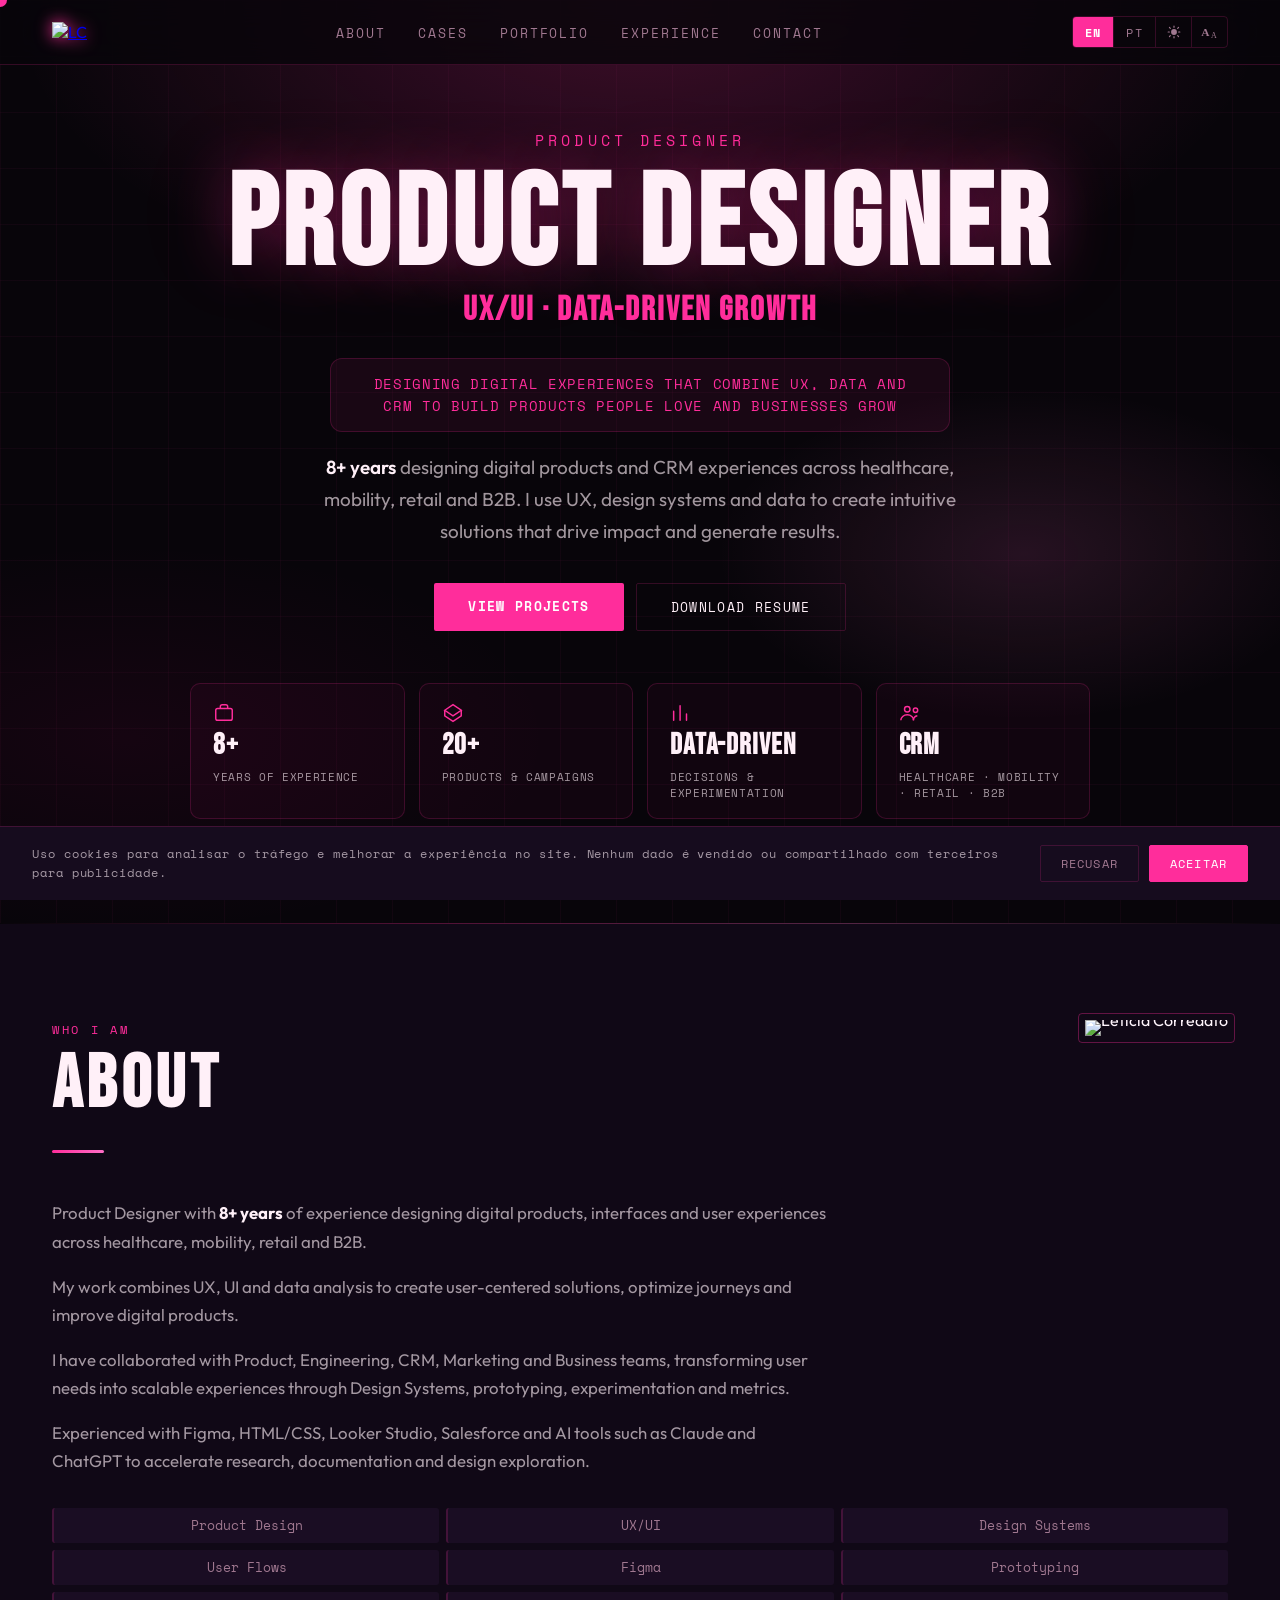
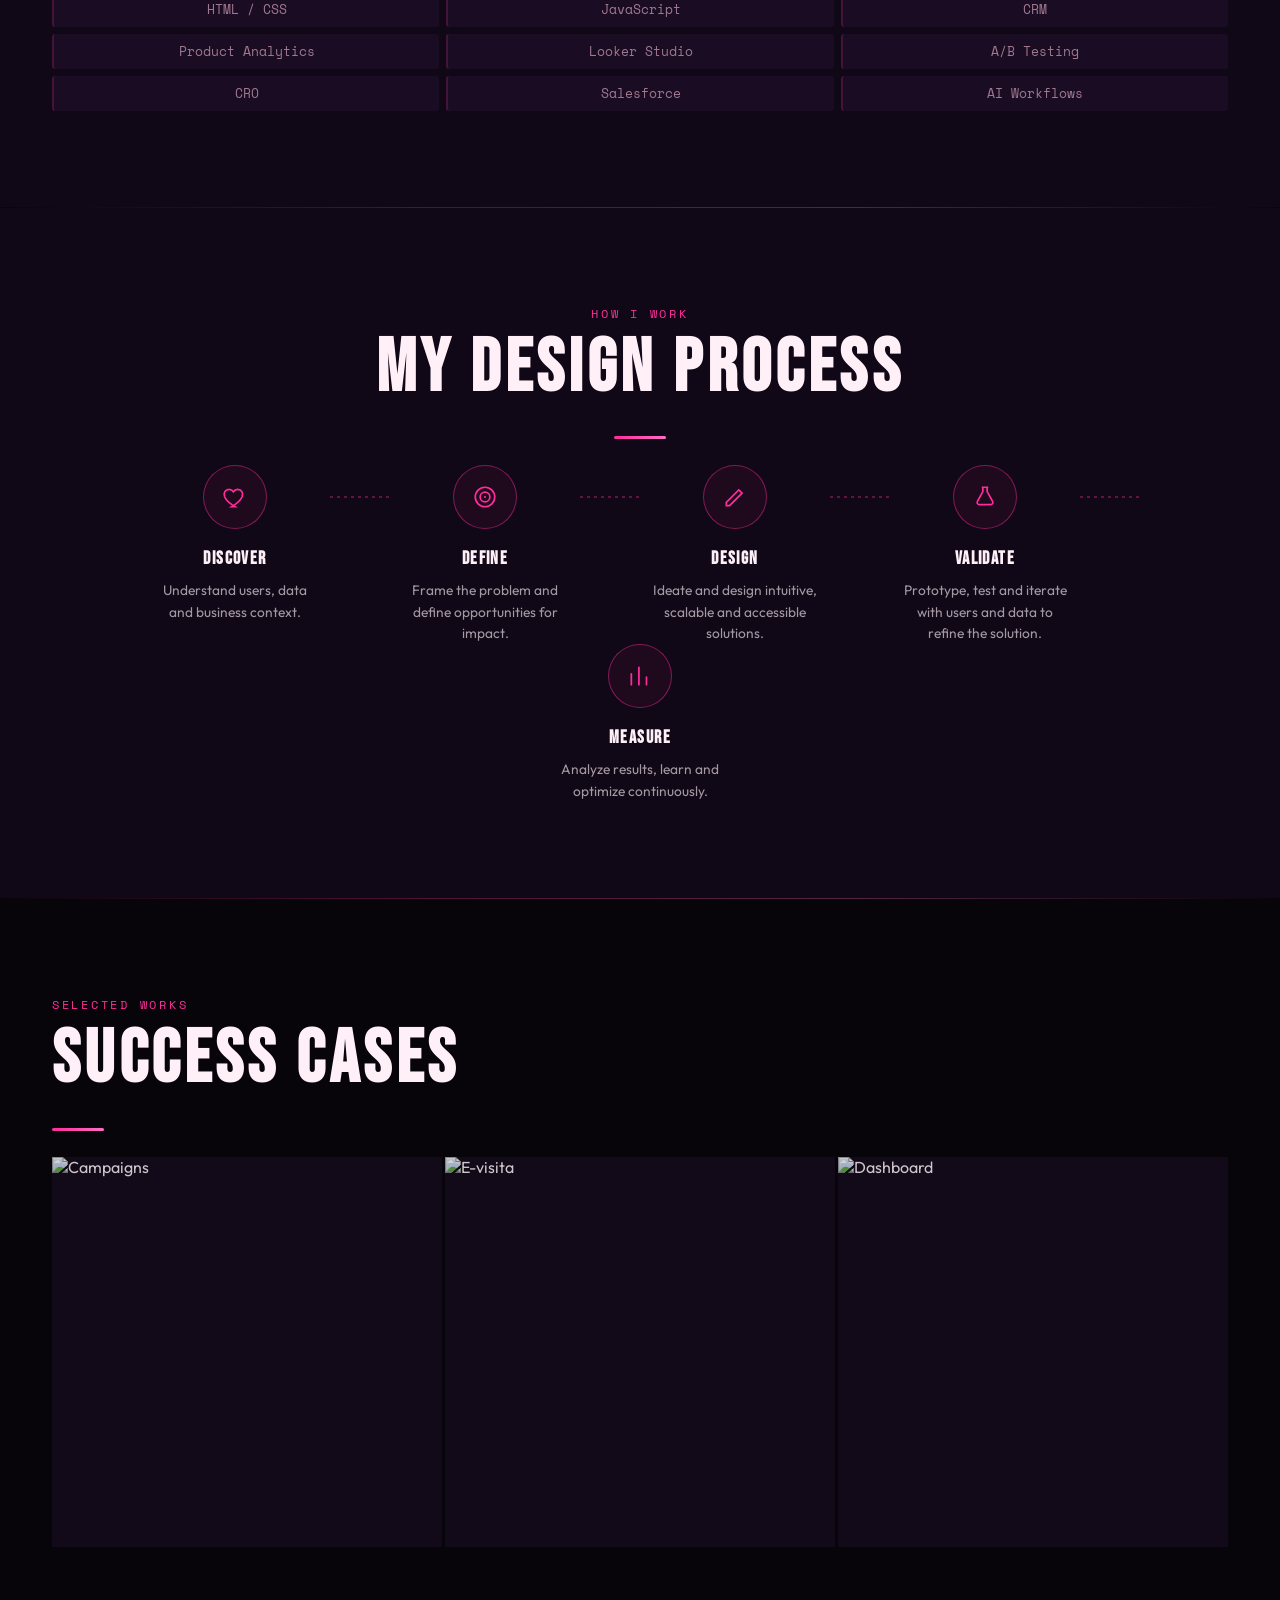
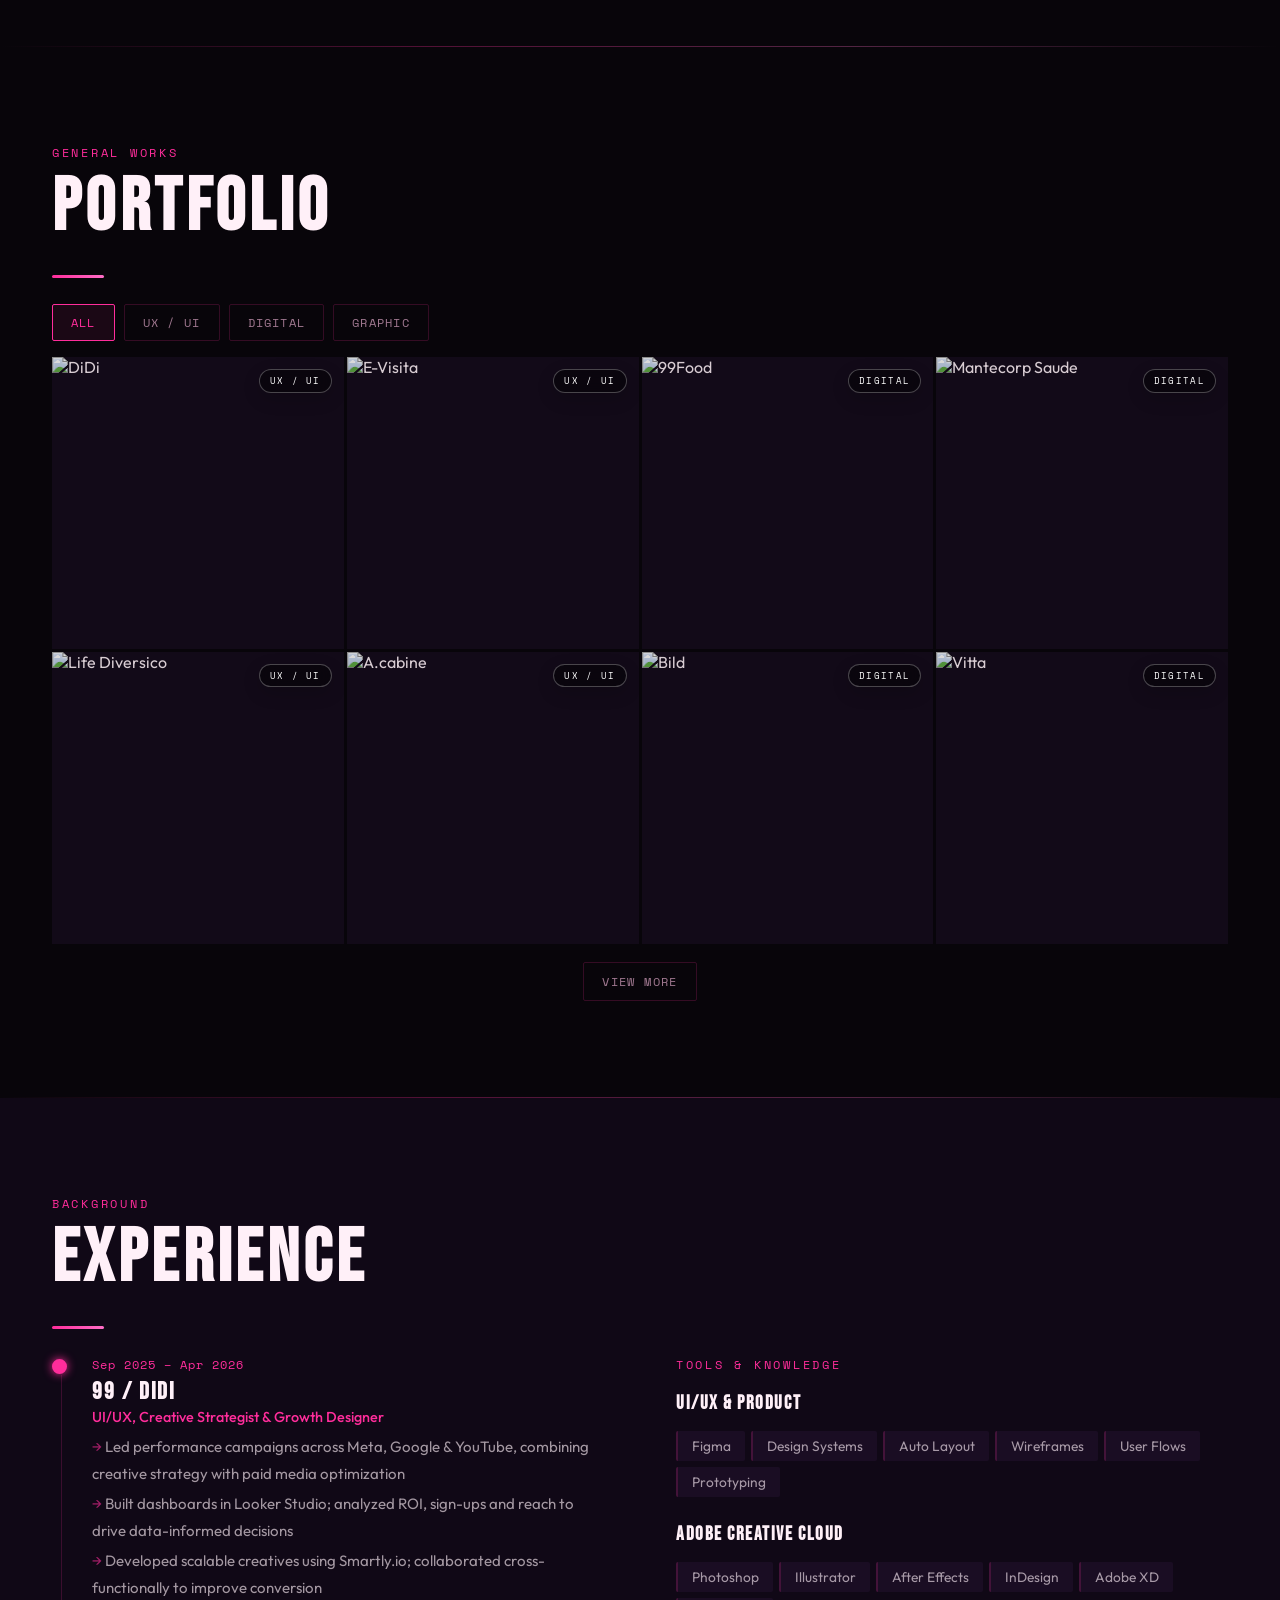
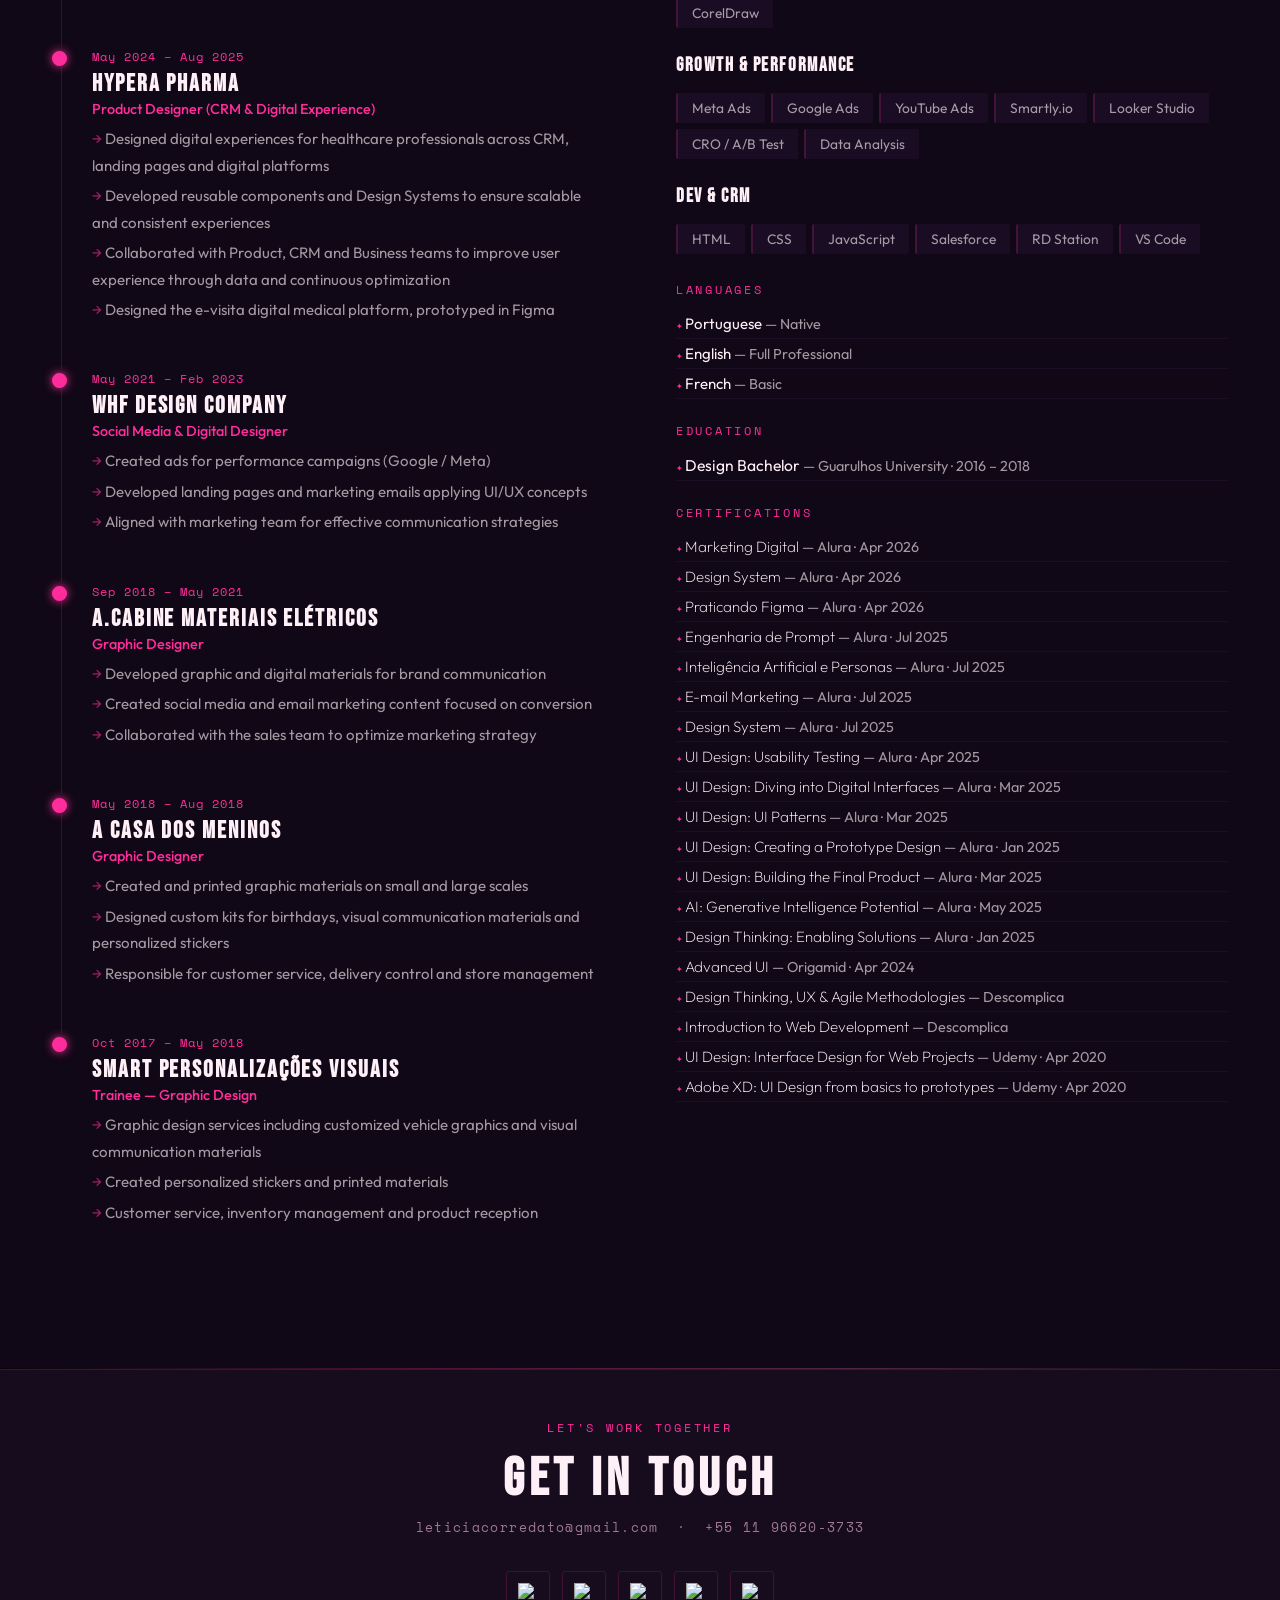
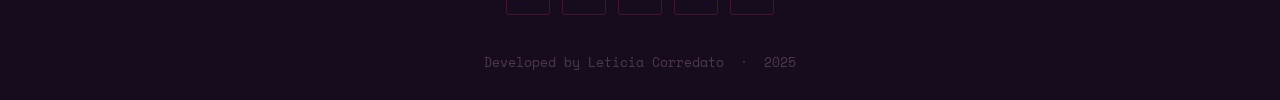
==== commit 3c2d23db: "teste nome" ====
--- a/index.html
+++ b/index.html
@@ -1162,10 +1162,10 @@
   <div class="hero-content" style="padding-bottom: 24px;">
 
     <!-- NAME kept at the very top -->
-    <p class="hero-eyebrow-name">Leticia Corredato</p>
+    <p class="hero-eyebrow-name">Product Designer</p>
 
     <!-- Big title -->
-    <h1 class="hero-name t" data-key="hero-title">Product Designer</h1>
+    <h1 class="hero-name t" data-key="hero-title">Leticia Corredato</h1>
 
     <!-- Subtitle -->
     <h2 class="hero-subtitle t" data-key="hero-subtitle">UX/UI · Data-Driven Growth</h2>
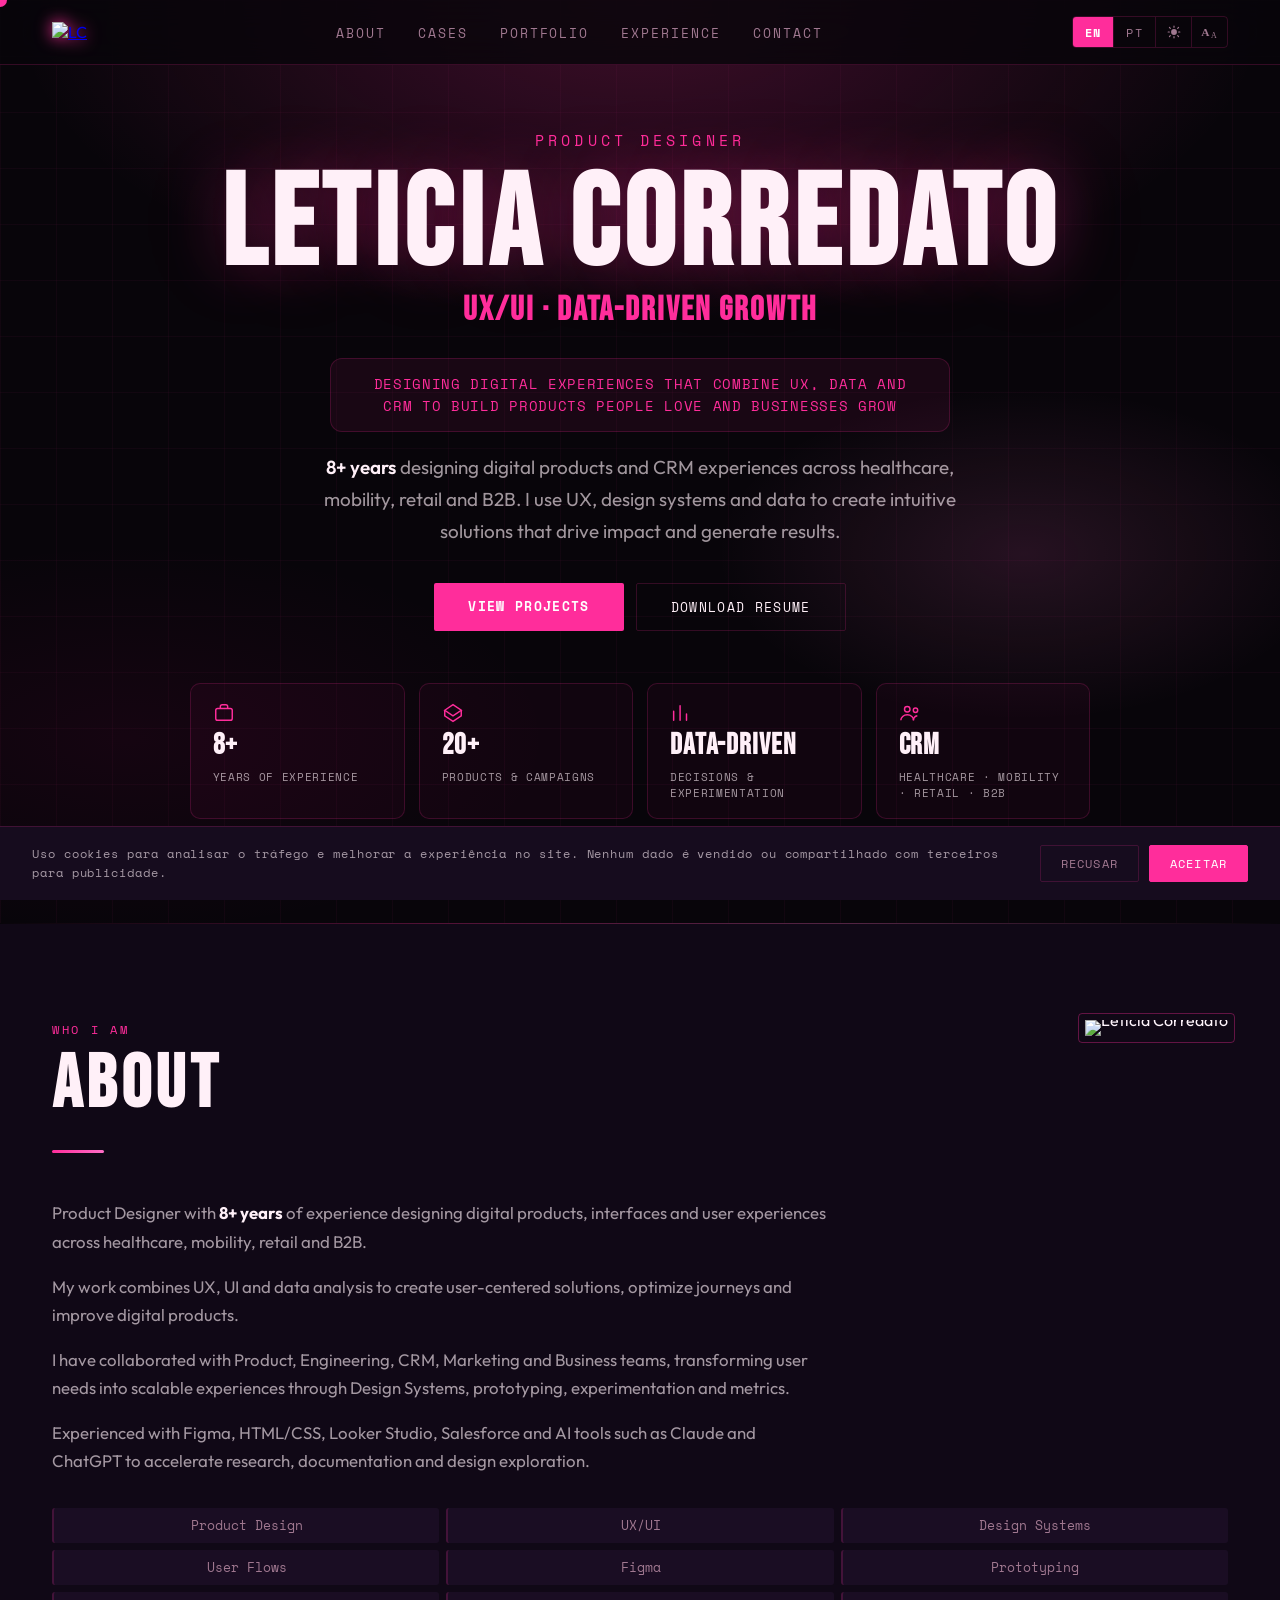
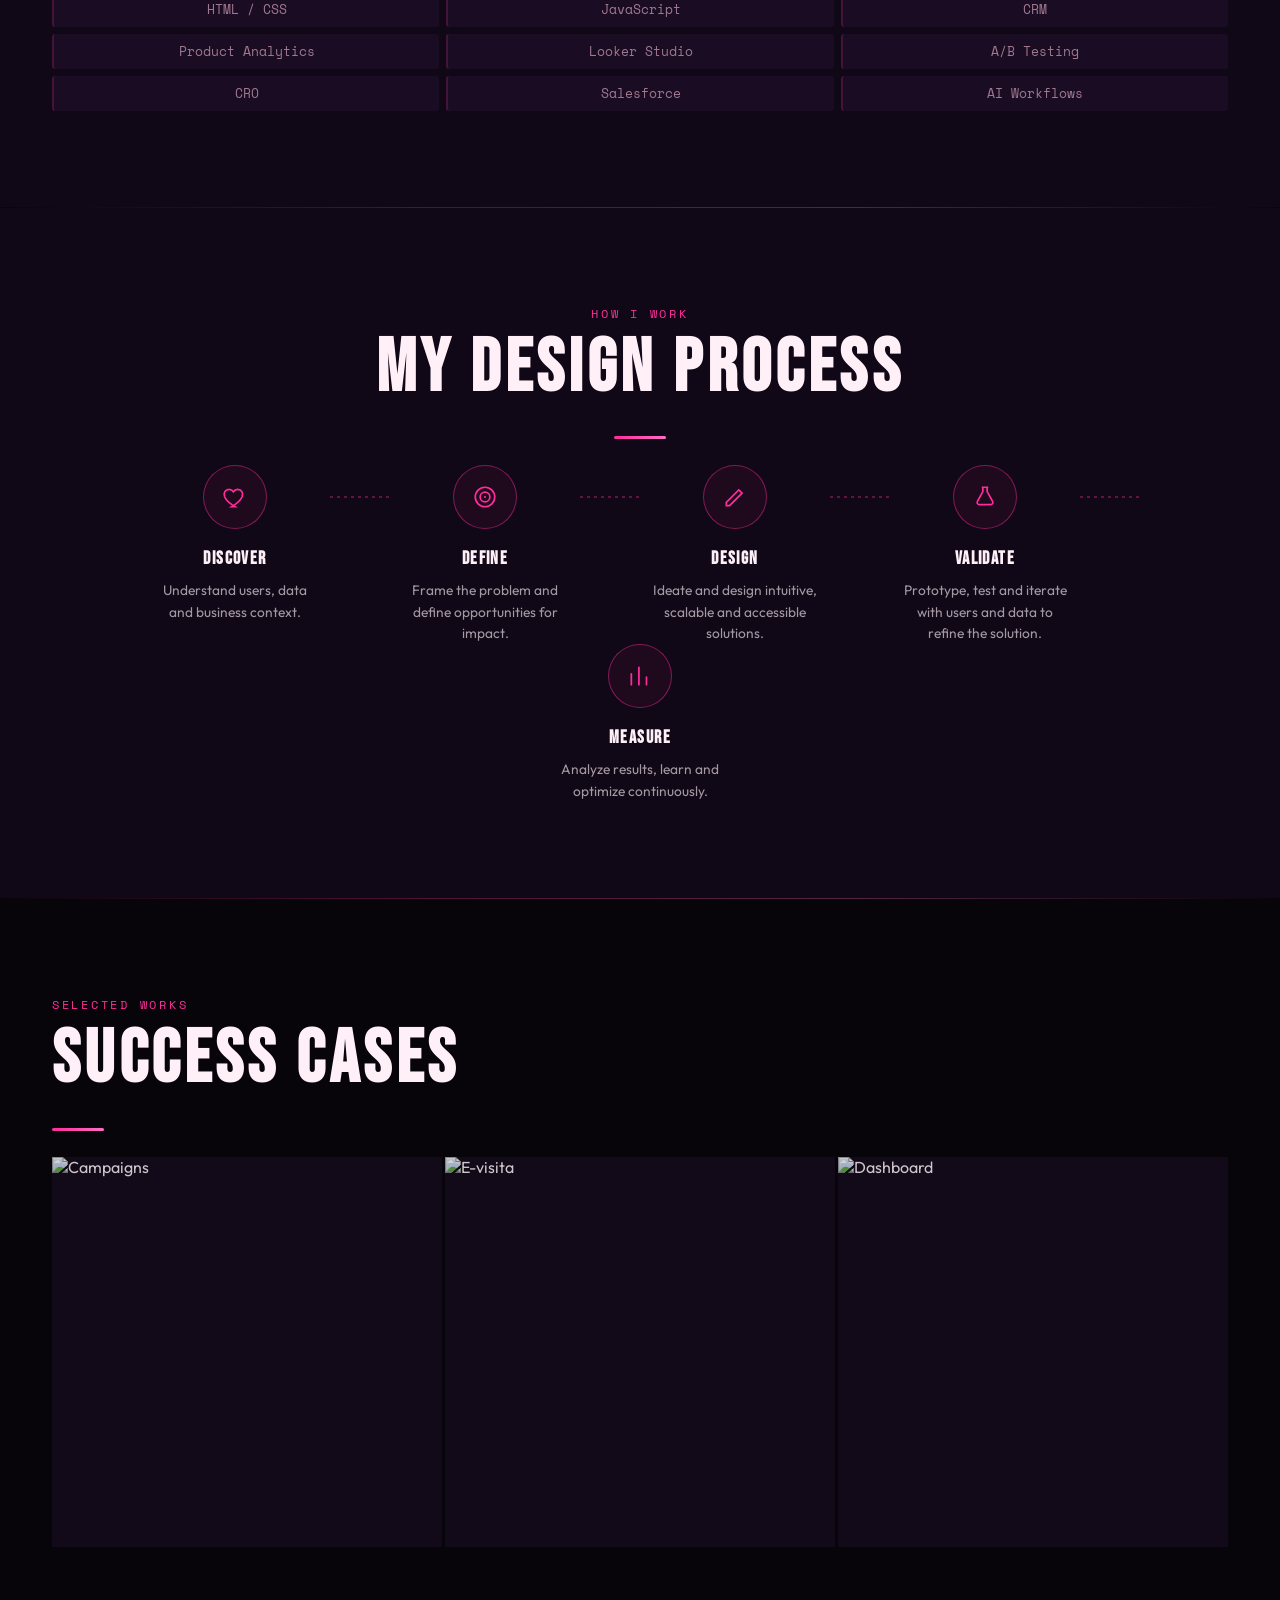
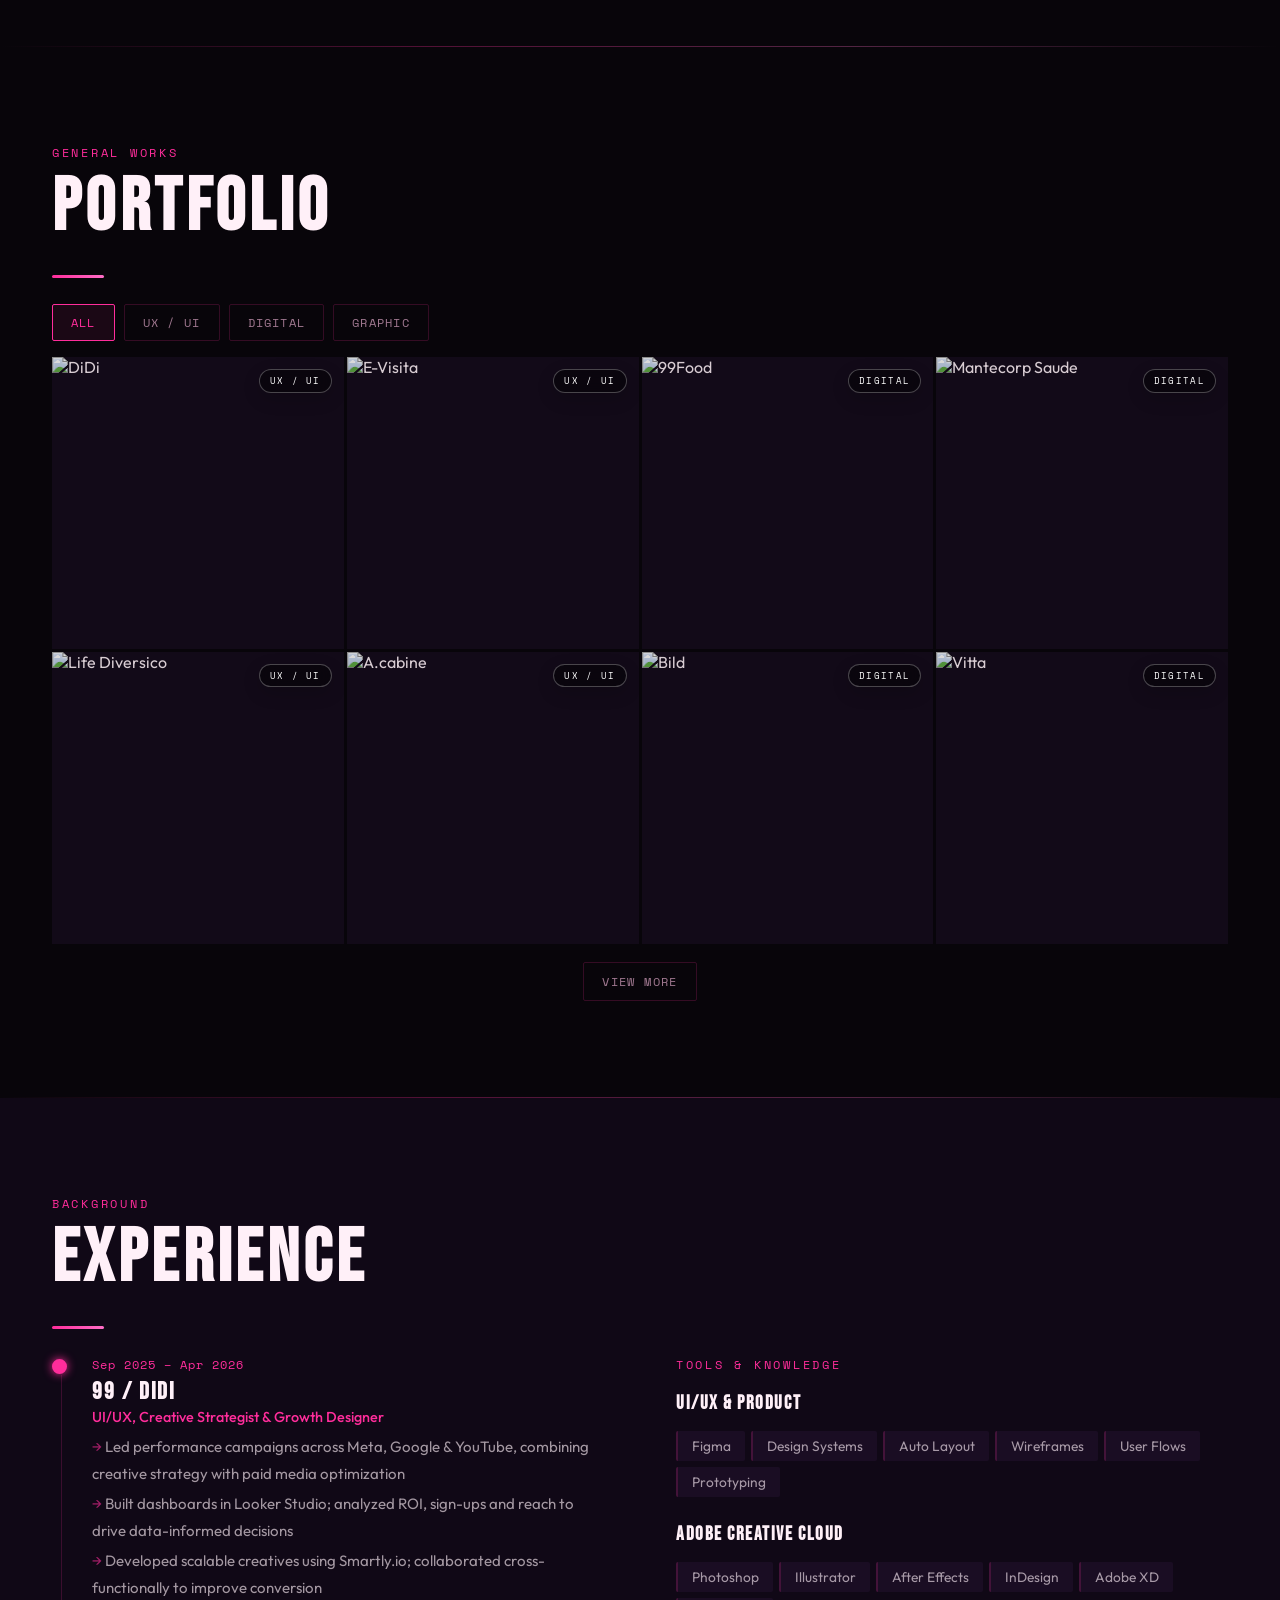
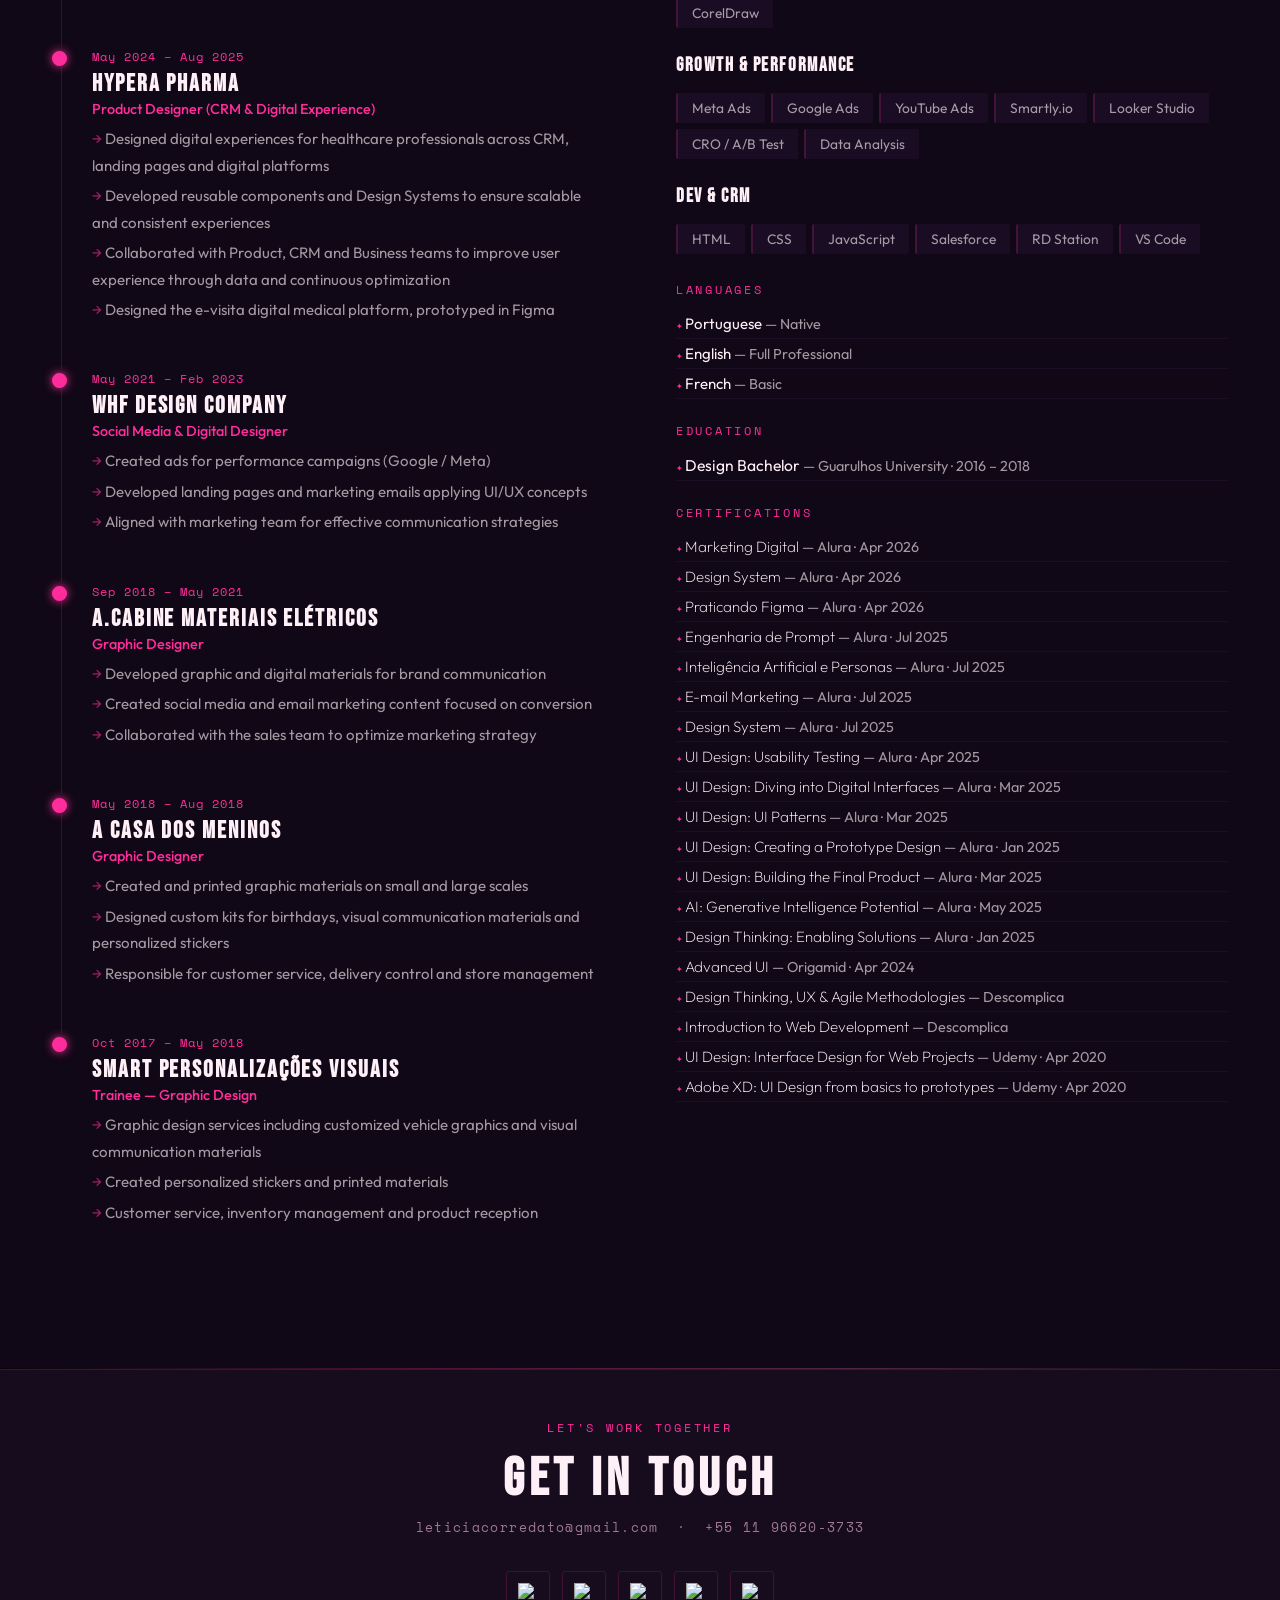
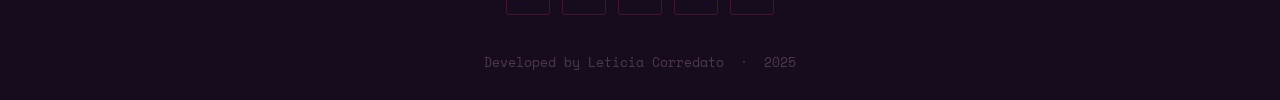
==== commit 4f2198fe: "ajuste de titulo e nome" ====
--- a/index.html
+++ b/index.html
@@ -2073,7 +2073,7 @@
   'nav-portfolio': { en:'Portfolio',        pt:'Portfólio' },
   'nav-exp':       { en:'Experience',       pt:'Experiência' },
   'nav-contact':   { en:'Contact',          pt:'Contato' },
-  'hero-title':    { en:'Product Designer', pt:'Product Designer' },
+  'hero-title':    { en:'Leticia Corredato', pt:'Leticia Corredato' },
   'hero-subtitle': { en:'UX/UI · Data-Driven Growth', pt:'UX/UI · Data-Driven Growth' },
   'hero-badge':    { en:'Designing digital experiences that combine UX, data and CRM to build products people love and businesses grow',
                      pt:'Criando experiências digitais que unem UX, dados e CRM para desenvolver produtos que geram valor para usuários e negócios' },
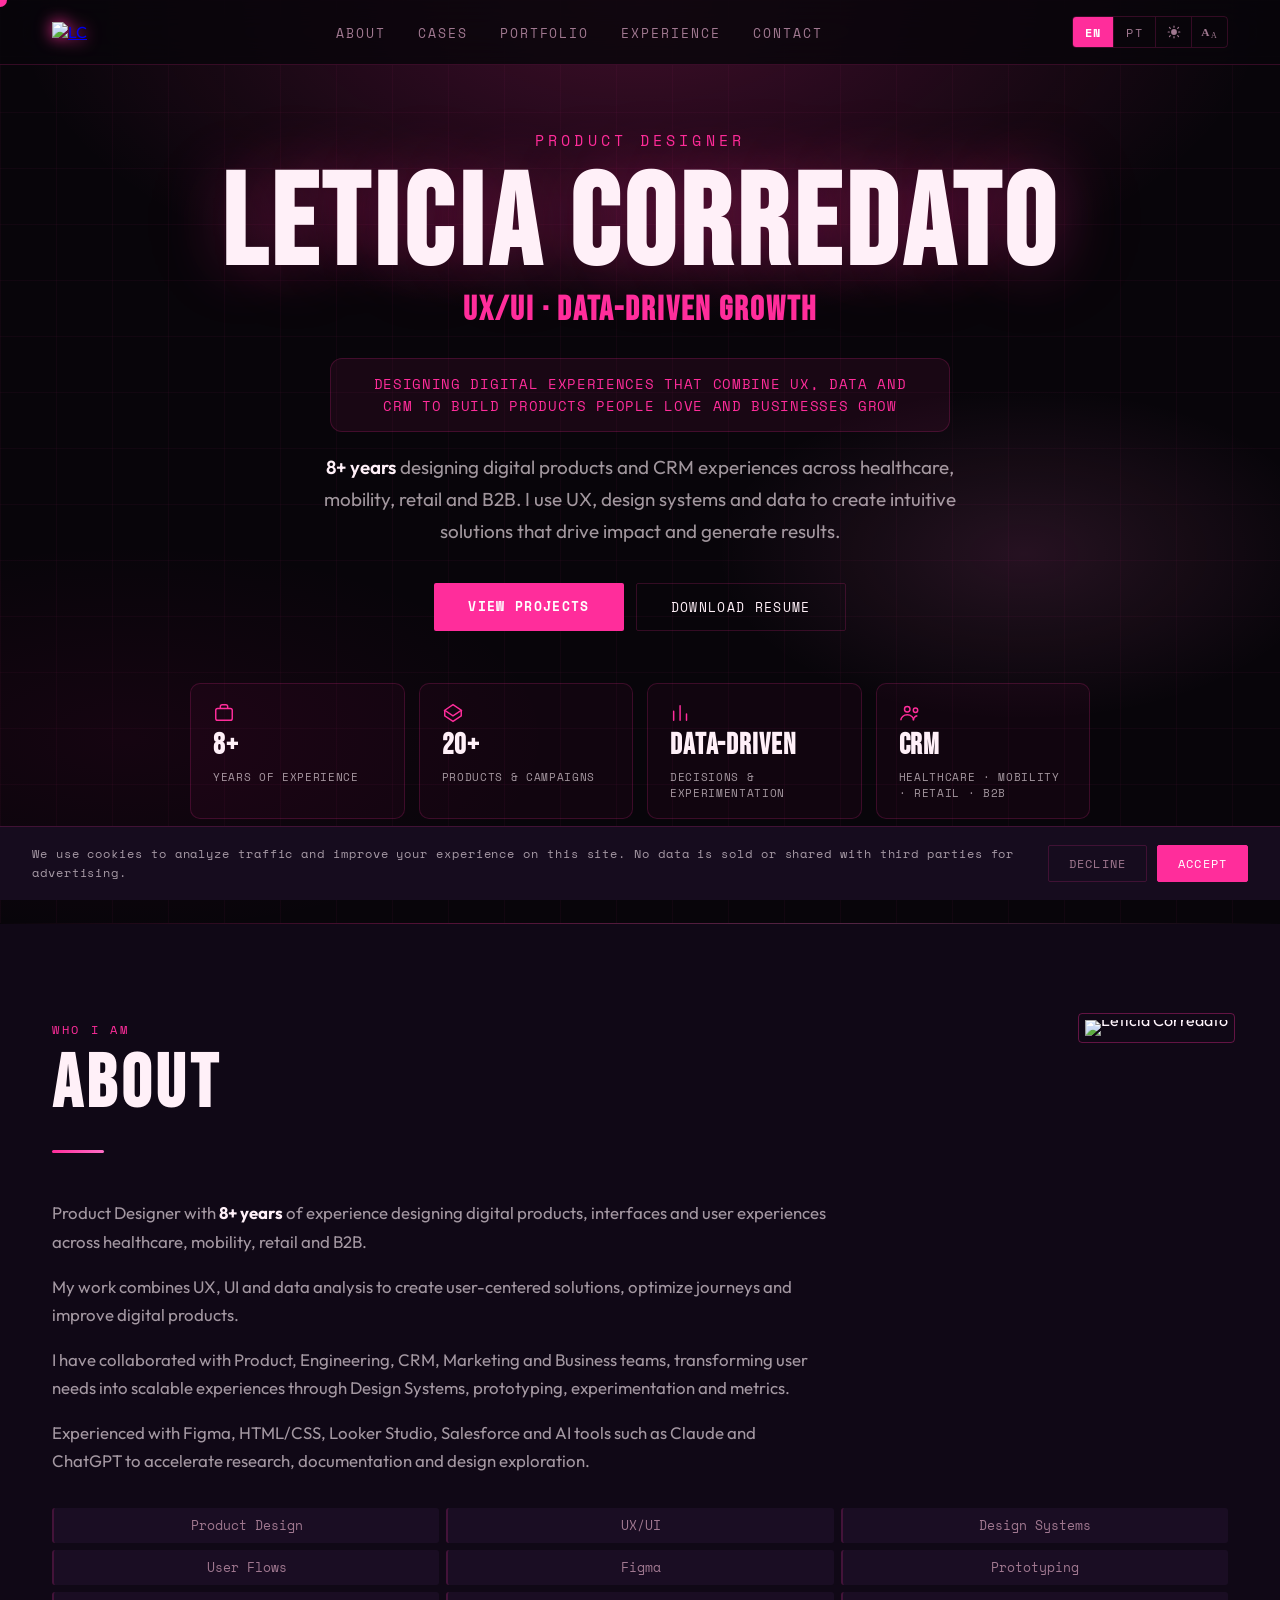
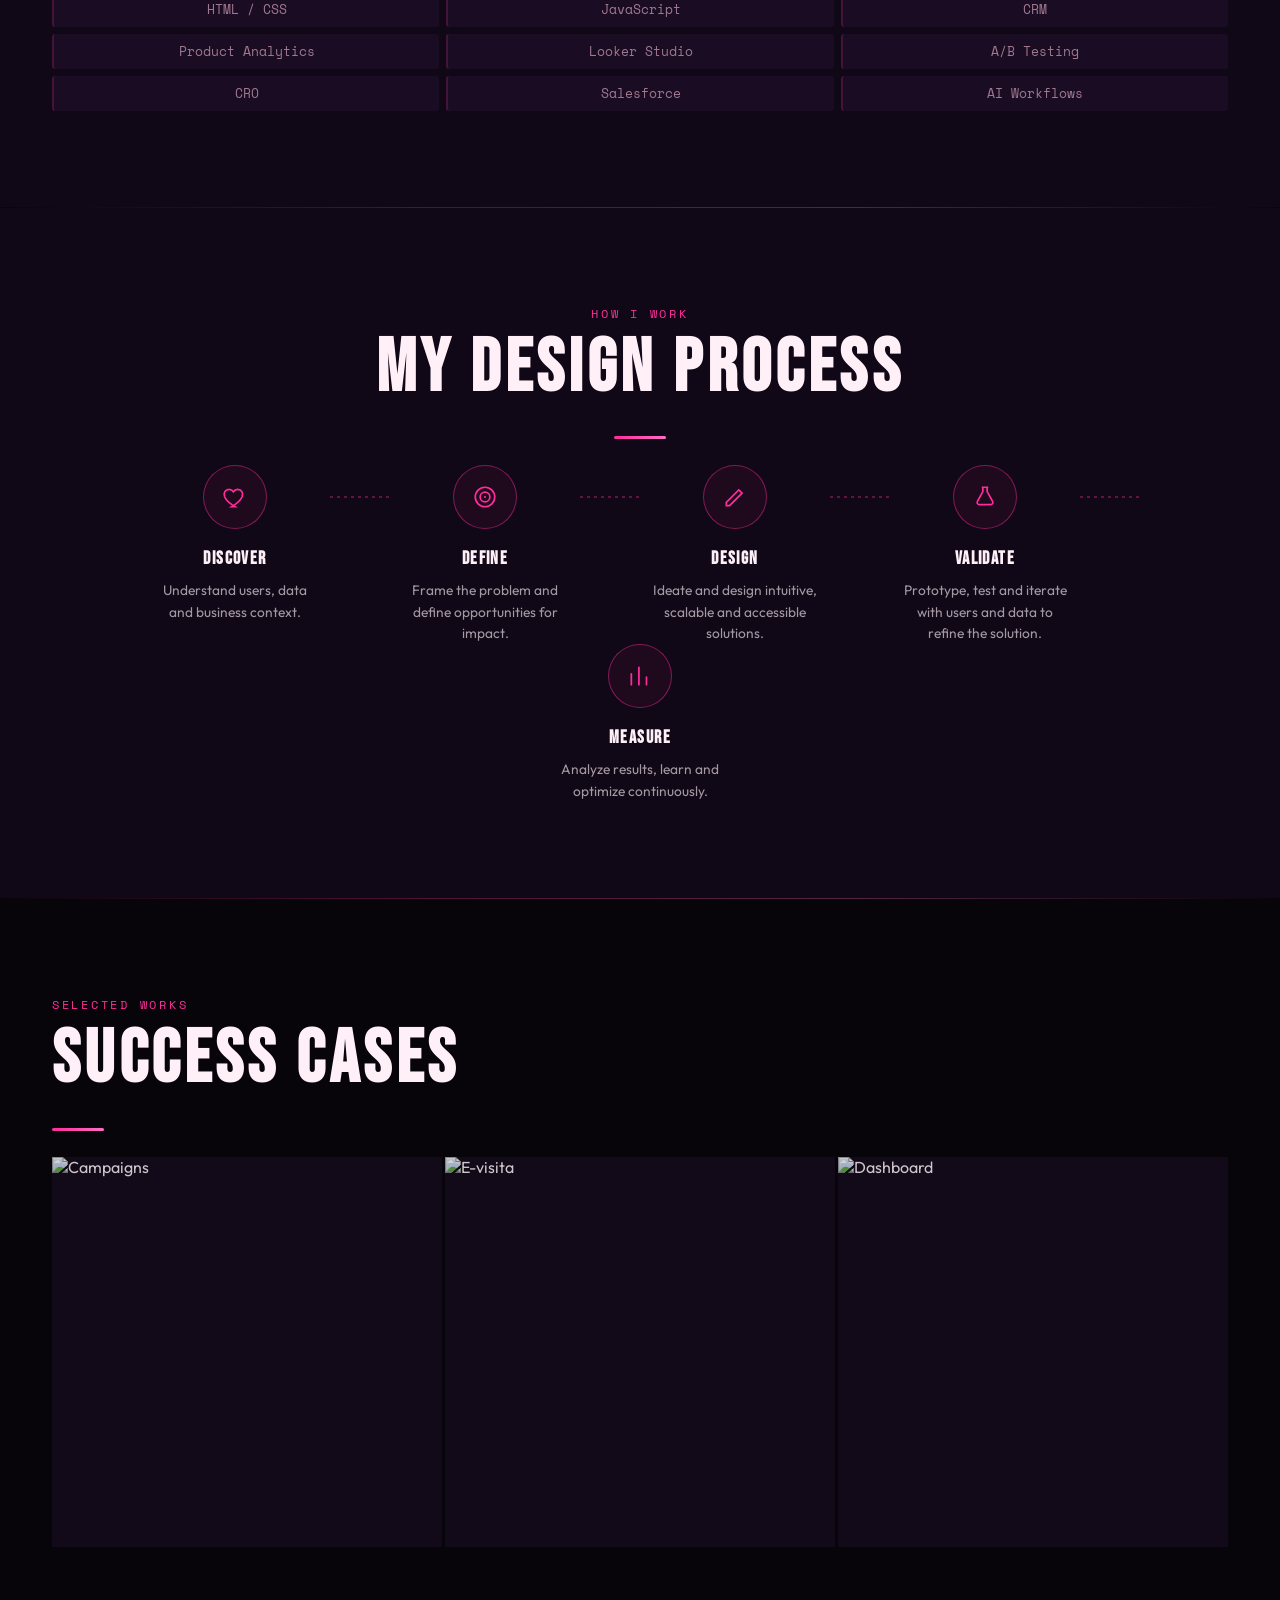
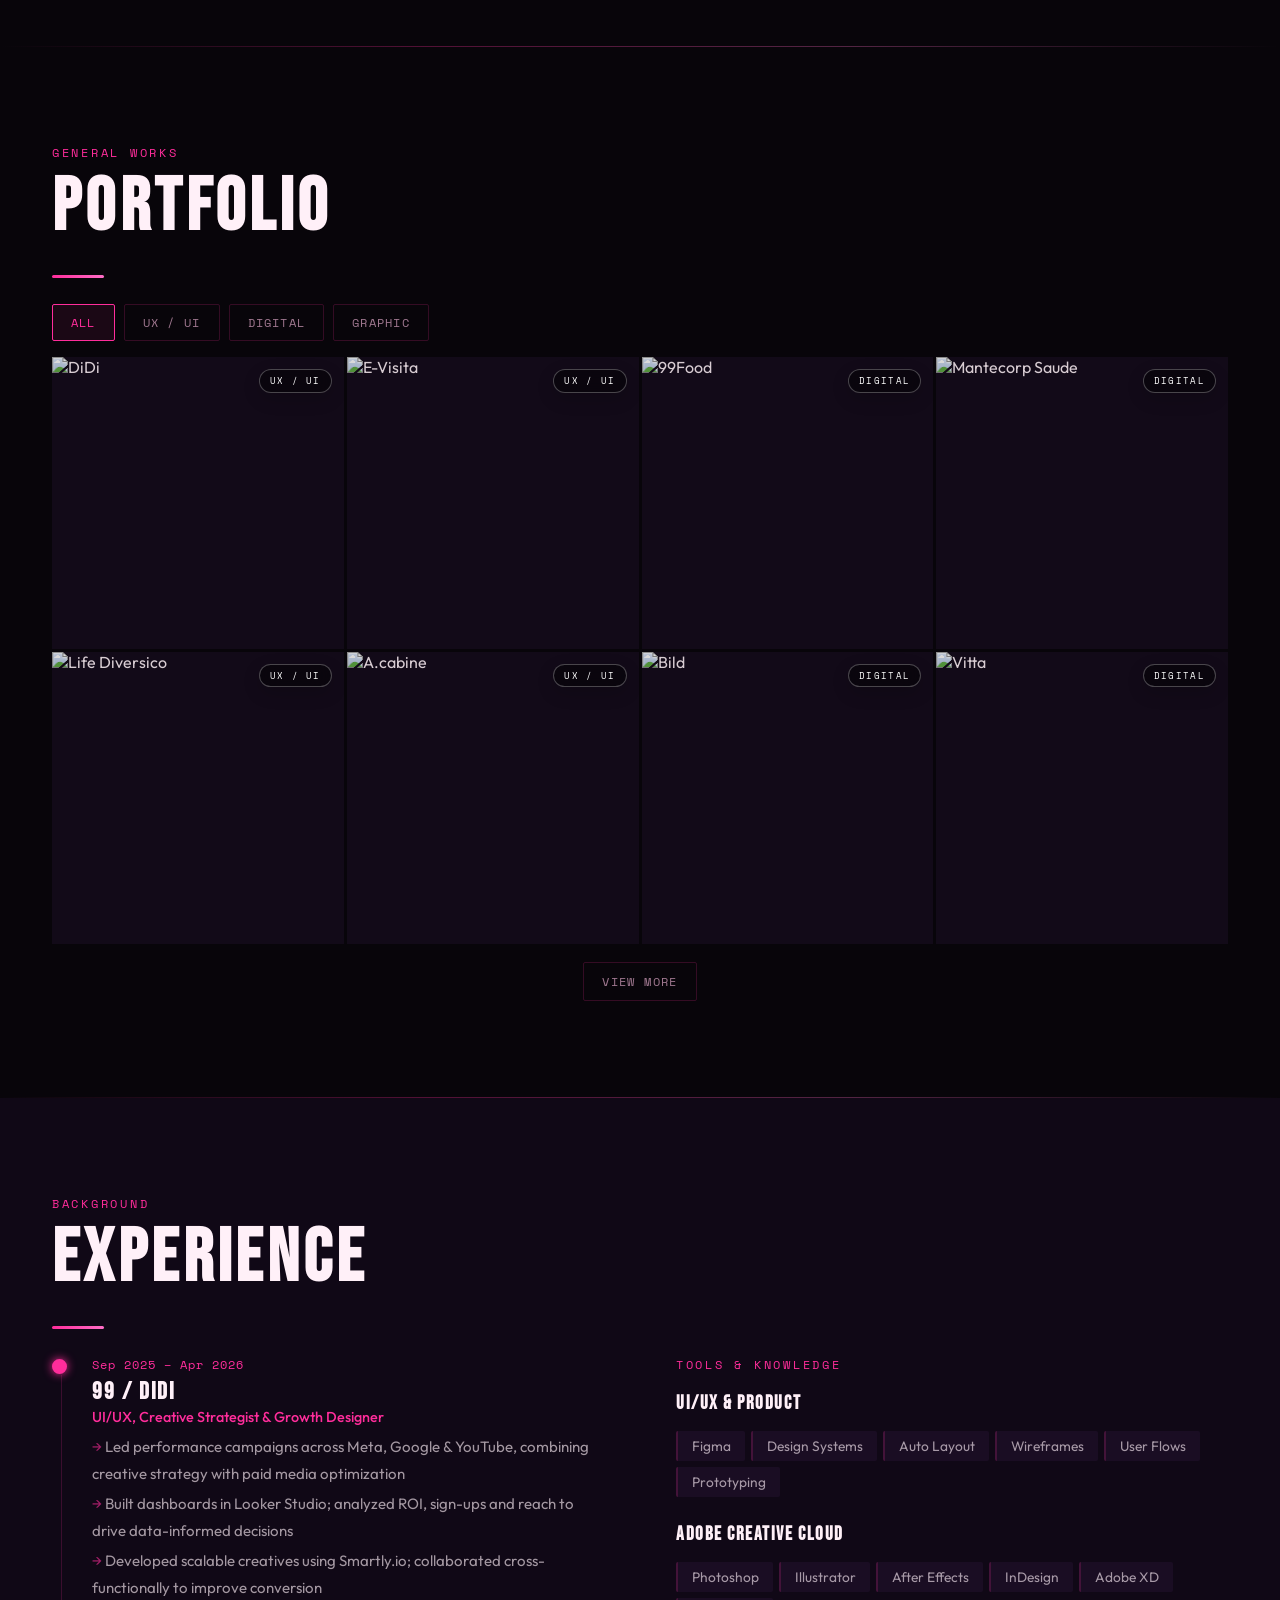
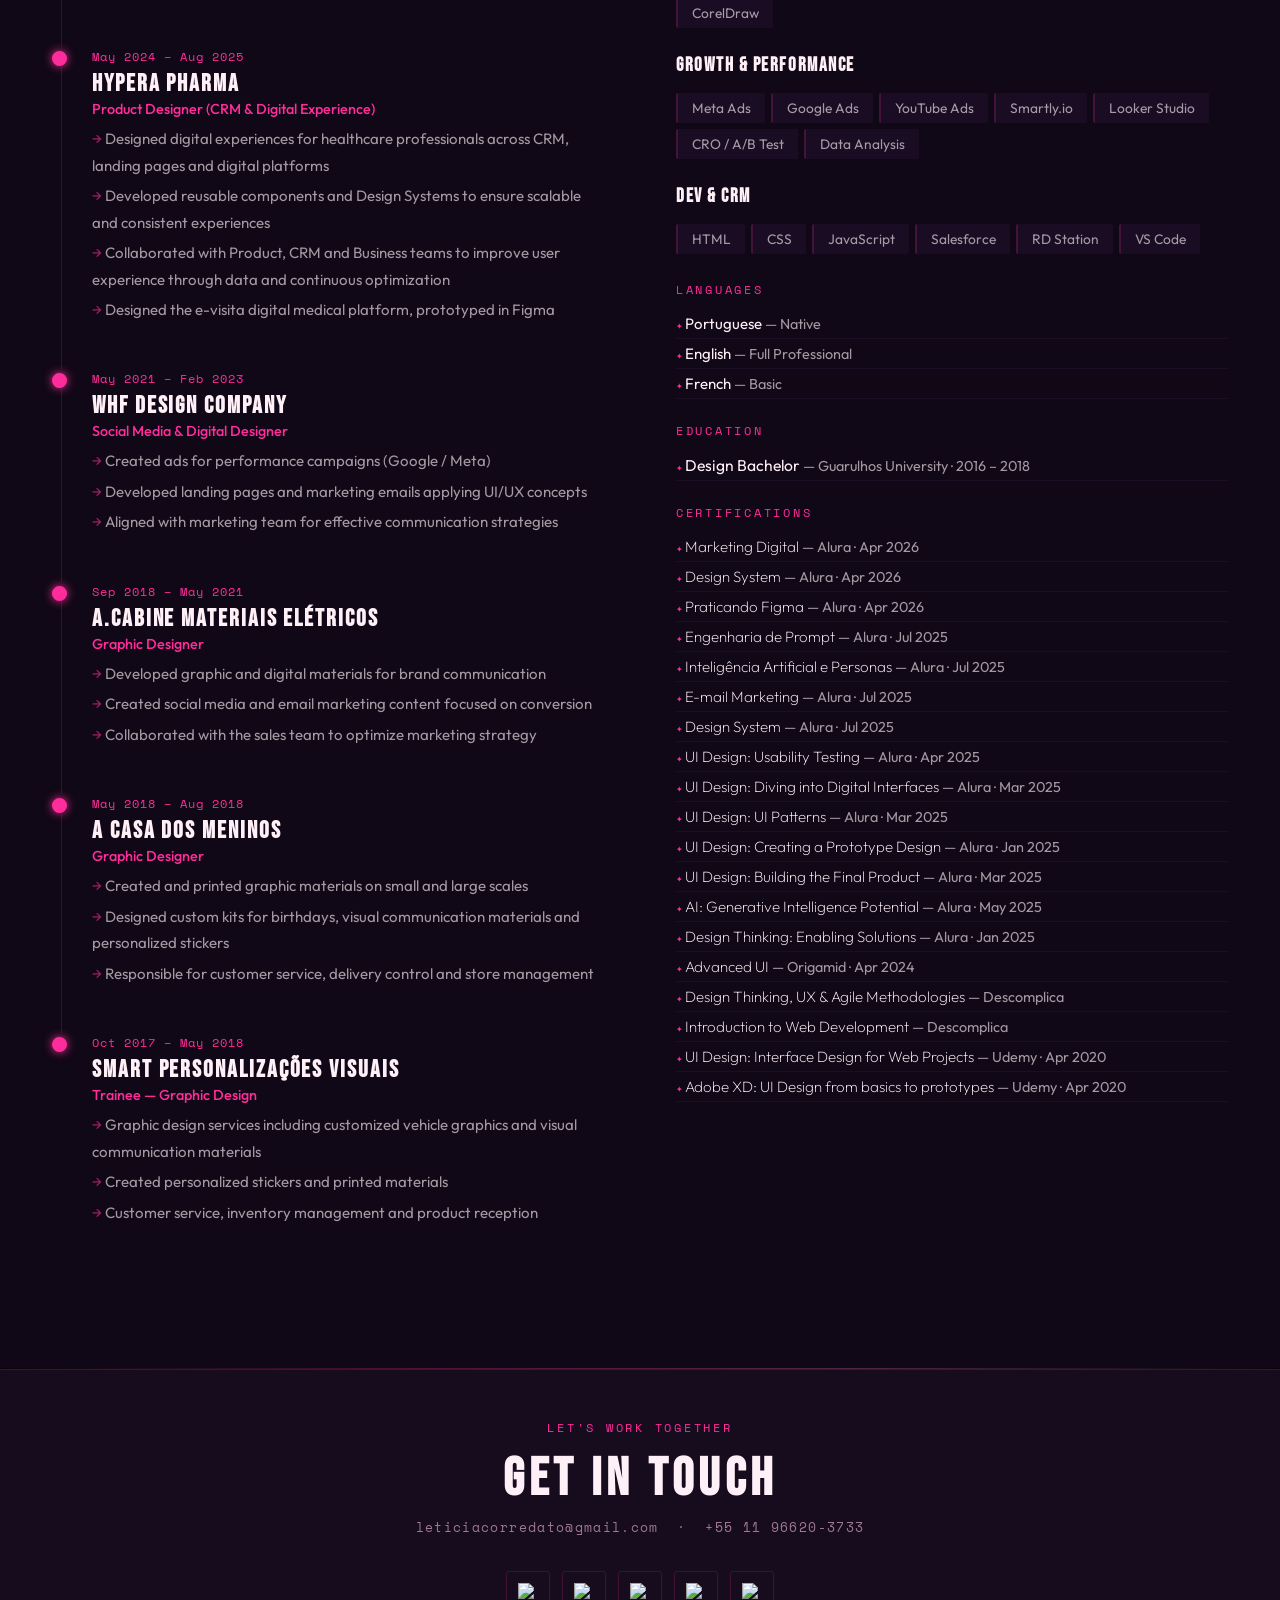
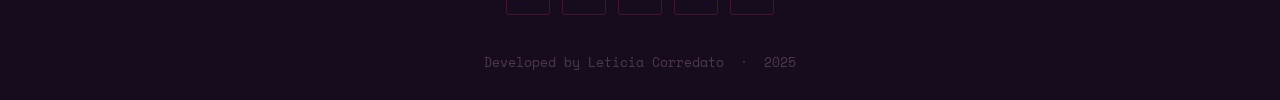
==== commit c769a21b: "ajuste banner cookie" ====
--- a/index.html
+++ b/index.html
@@ -1999,6 +1999,7 @@
   lang = l;
   document.documentElement.lang = l;
   persistLanguagePreference(l);
+  updateCookieBannerLanguage();
 
   // Button states — desktop
   document.getElementById('btnEN').classList.toggle('active', l === 'en');
@@ -2520,6 +2521,35 @@
 /* ══════════════════════════════════════════
    COOKIE CONSENT
 ══════════════════════════════════════════ */
+function getCookieBannerLanguage() {
+  return (lang === 'pt' || lang === 'en') ? lang : getPreferredLanguage();
+}
+
+function updateCookieBannerLanguage() {
+  const banner = document.getElementById('cookieBanner');
+  if (!banner) return;
+
+  const bannerLang = getCookieBannerLanguage();
+  const isPt = bannerLang === 'pt';
+  const textEl = banner.querySelector('.cb-text');
+  const declineBtn = banner.querySelector('.cb-btn-decline');
+  const acceptBtn = banner.querySelector('.cb-btn-accept');
+
+  if (textEl) {
+    textEl.textContent = isPt
+      ? 'Usamos cookies para analisar o tráfego e melhorar a experiência no site. Nenhum dado é vendido ou compartilhado com terceiros para publicidade.'
+      : 'We use cookies to analyze traffic and improve your experience on this site. No data is sold or shared with third parties for advertising.';
+  }
+
+  if (declineBtn) {
+    declineBtn.textContent = isPt ? 'Recusar' : 'Decline';
+  }
+
+  if (acceptBtn) {
+    acceptBtn.textContent = isPt ? 'Aceitar' : 'Accept';
+  }
+}
+
 function cbAccept() {
   localStorage.setItem('lc_cookie_consent', 'accepted');
   gtag('consent', 'update', { analytics_storage: 'granted' });
@@ -3004,13 +3034,10 @@
 
 <!-- ══ COOKIE BANNER ══ -->
 <div id="cookieBanner">
-  <p class="cb-text">
-    Uso cookies para analisar o tráfego e melhorar a experiência no site.
-    Nenhum dado é vendido ou compartilhado com terceiros para publicidade.
-  </p>
+  <p class="cb-text"></p>
   <div class="cb-actions">
-    <button class="cb-btn cb-btn-decline" onclick="cbDecline()">Recusar</button>
-    <button class="cb-btn cb-btn-accept"  onclick="cbAccept()">Aceitar</button>
+    <button class="cb-btn cb-btn-decline" onclick="cbDecline()"></button>
+    <button class="cb-btn cb-btn-accept"  onclick="cbAccept()"></button>
   </div>
 </div>
 
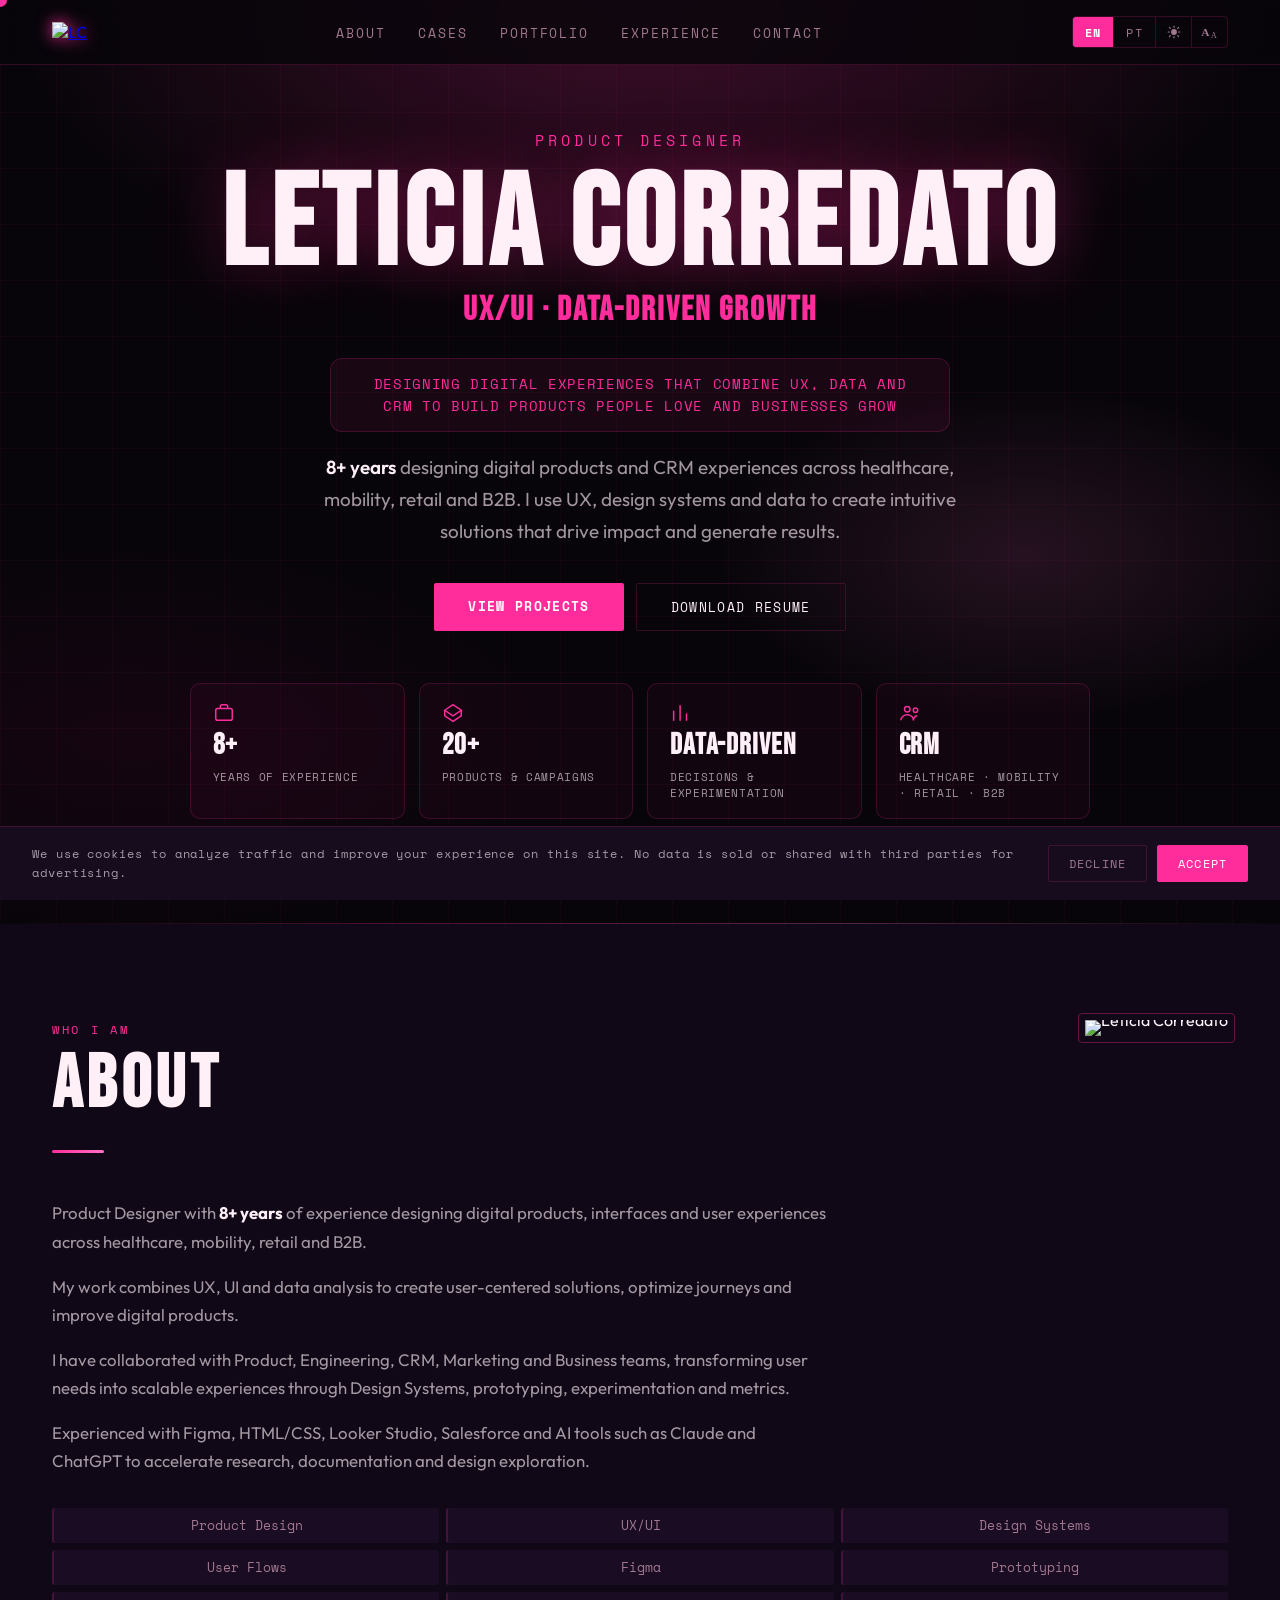
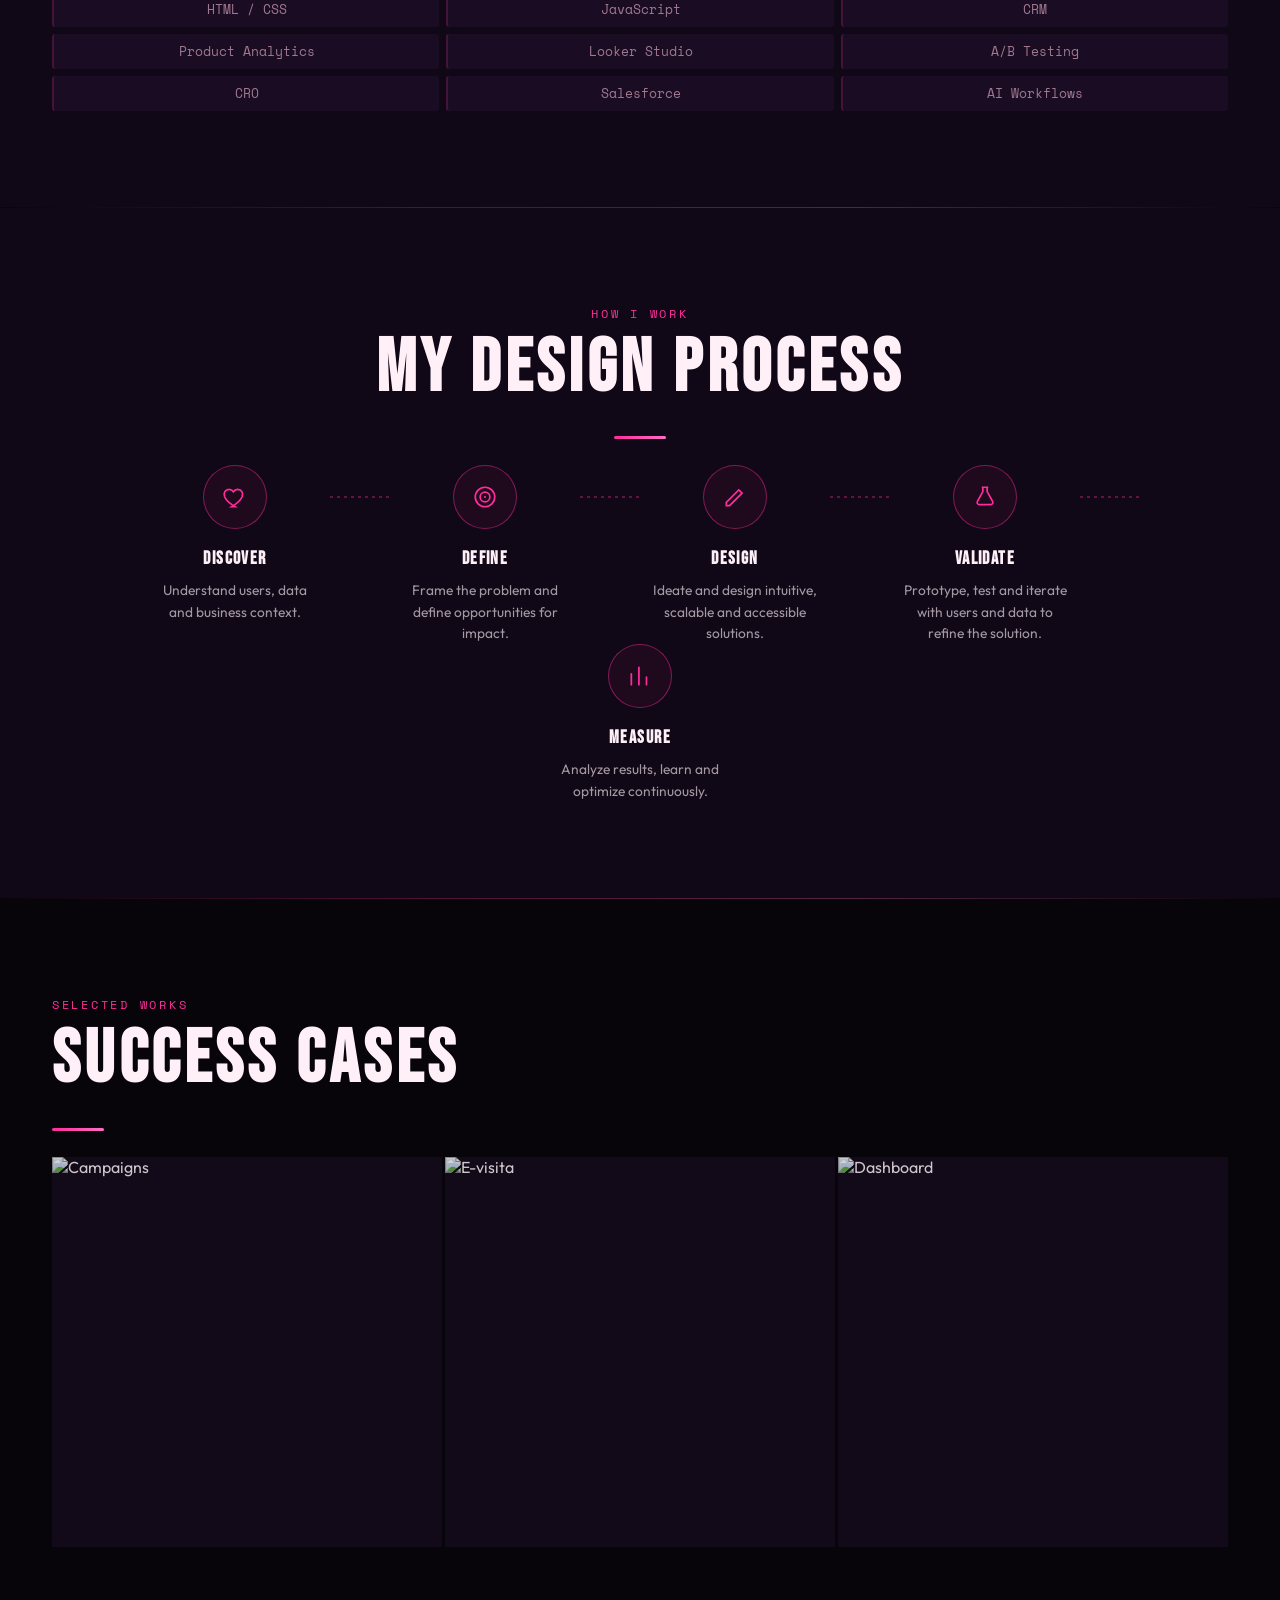
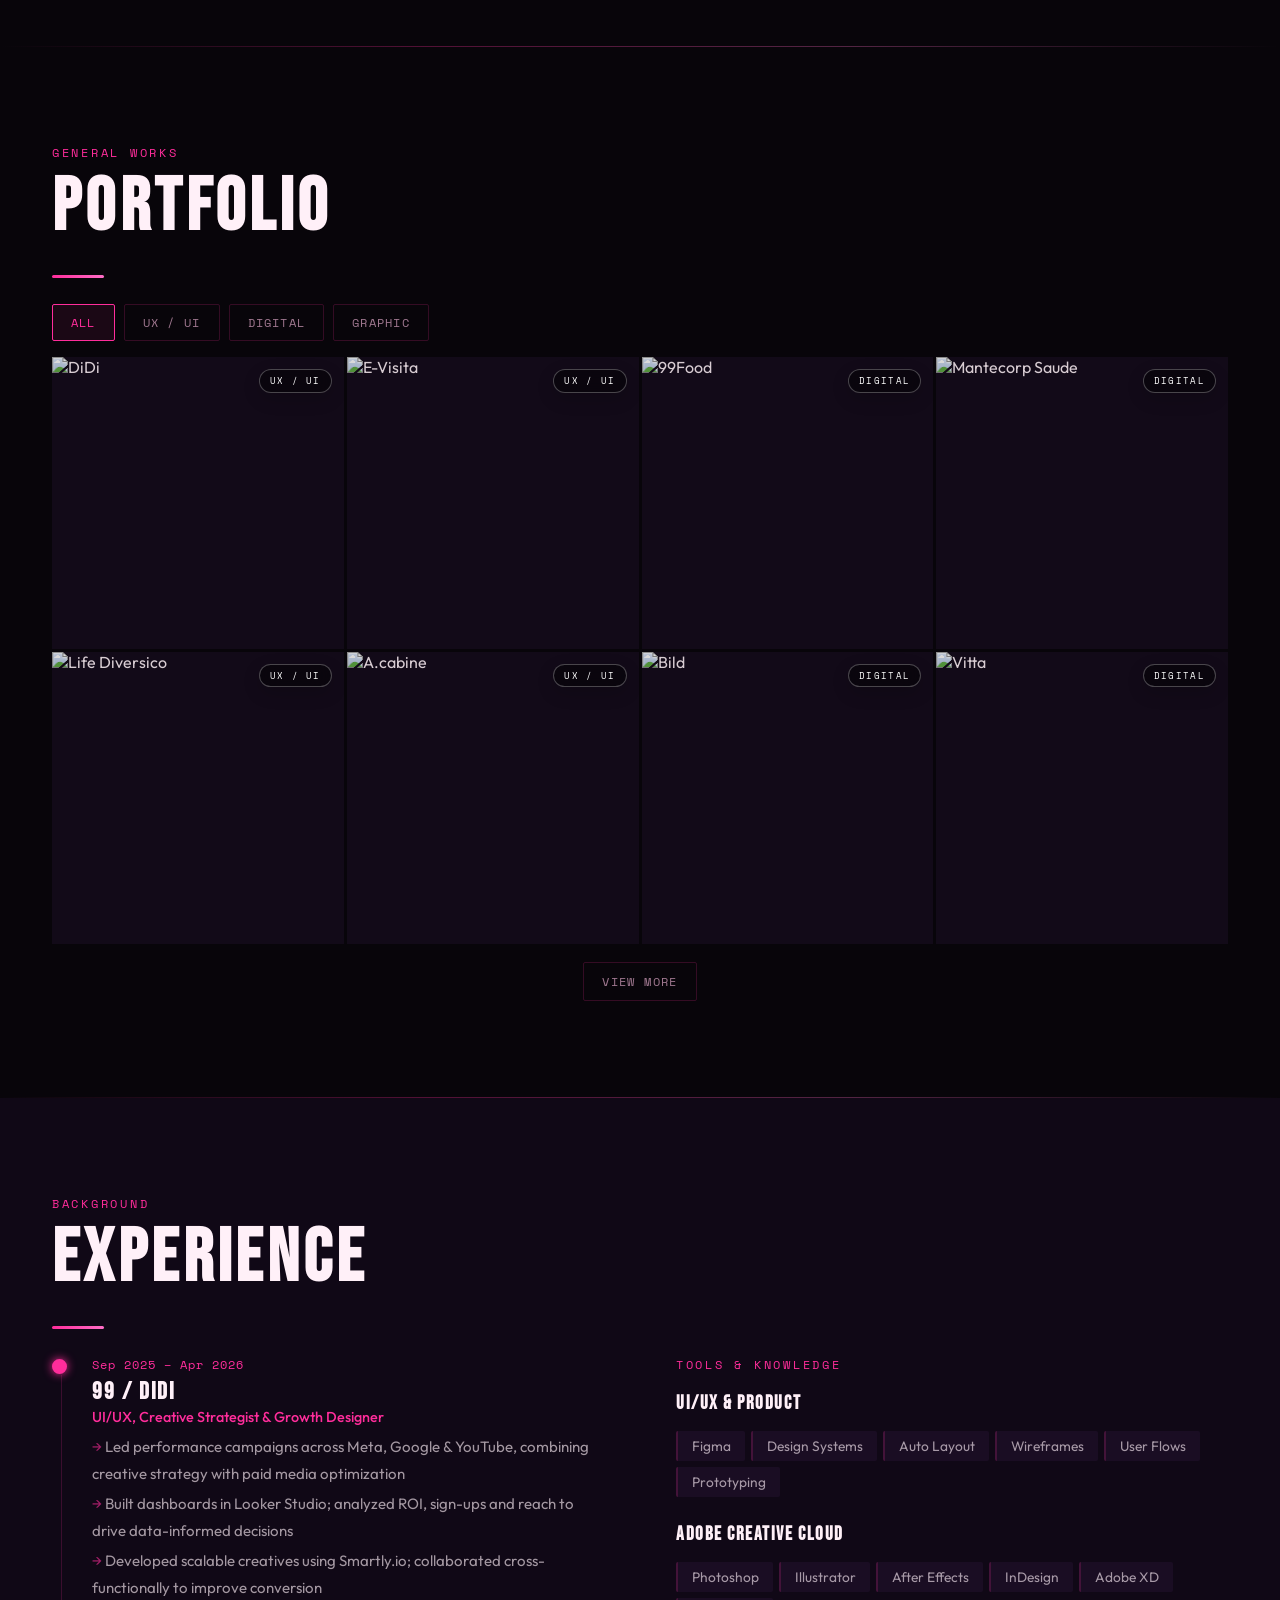
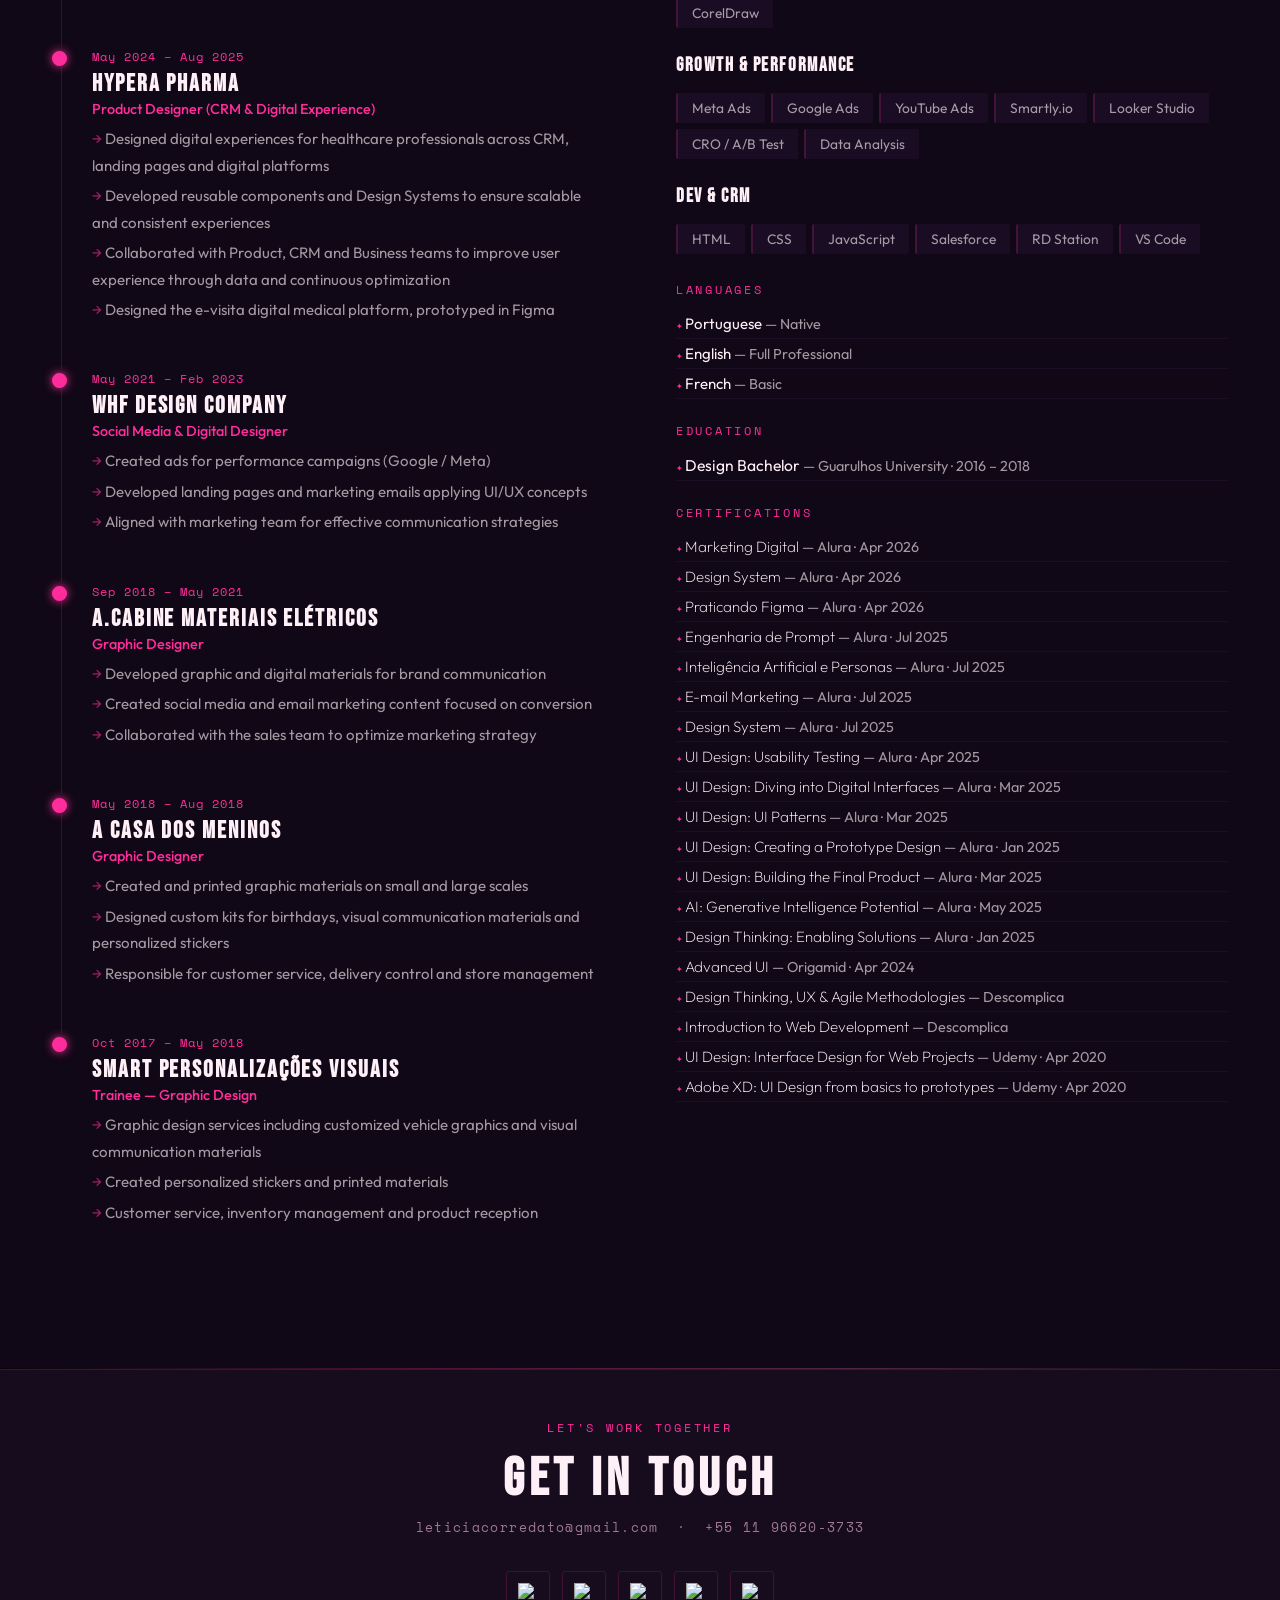
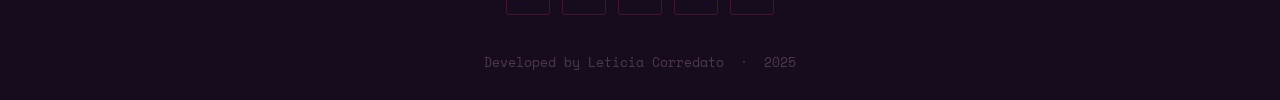
==== commit 78af1c4b: "ajuste paginas product" ====
--- a/index.html
+++ b/index.html
@@ -1377,15 +1377,15 @@
 
   <!-- Featured cases EN -->
   <div class="cases-grid reveal active" data-lang="en" id="casesEN">
-    <div class="case-card" onclick="window.location.href='case/99food.html'" style="cursor:pointer;">
+    <div class="case-card" onclick="window.location.href='case-product/99food.html'" style="cursor:pointer;">
       <img src="https://static.wixstatic.com/media/b72a24_91686112eab144e29d922bf12c0c4a3e~mv2.png" alt="Campaigns" loading="lazy">
       <div class="case-overlay"><span class="case-cat">Growth · 99/DiDi</span><h3 class="case-title">Creative Strategy & Performance</h3></div>
     </div>
-    <div class="case-card tall" onclick="window.location.href='case/evisita.html'" style="cursor:pointer;">
+    <div class="case-card tall" onclick="window.location.href='case-product/evisita.html'" style="cursor:pointer;">
       <img src="https://static.wixstatic.com/media/b72a24_0009555bb5144378aaf885a65b24d8ec~mv2.png" alt="E-visita" loading="lazy">
       <div class="case-overlay"><span class="case-cat">UX/UI · Hypera Pharma</span><h3 class="case-title">E-visita Digital Platform</h3></div>
     </div>
-    <div class="case-card" onclick="window.location.href='case/didi.html'" style="cursor:pointer;">
+    <div class="case-card" onclick="window.location.href='case-product/didi.html'" style="cursor:pointer;">
       <img src="https://static.wixstatic.com/media/b72a24_ff0dc2e118514061b7517a1abd3a3ad0~mv2.png" alt="Dashboard" loading="lazy">
       <div class="case-overlay"><span class="case-cat">Visual Design · DiDi</span><h3 class="case-title">Redesign Landing Page</h3></div>
     </div>
@@ -1393,15 +1393,15 @@
 
   <!-- Featured cases PT -->
   <div class="cases-grid reveal" data-lang="pt" id="casesPT">
-    <div class="case-card" onclick="window.location.href='case/99food.html'" style="cursor:pointer;">
+    <div class="case-card" onclick="window.location.href='case-product/99food.html'" style="cursor:pointer;">
       <img src="https://static.wixstatic.com/media/b72a24_91686112eab144e29d922bf12c0c4a3e~mv2.png" alt="Campanhas" loading="lazy">
       <div class="case-overlay"><span class="case-cat">Growth · 99/DiDi</span><h3 class="case-title">Campanhas de Performance</h3></div>
     </div>
-    <div class="case-card tall" onclick="window.location.href='case/evisita.html'" style="cursor:pointer;">
+    <div class="case-card tall" onclick="window.location.href='case-product/evisita.html'" style="cursor:pointer;">
       <img src="https://static.wixstatic.com/media/b72a24_0009555bb5144378aaf885a65b24d8ec~mv2.png" alt="E-visita" loading="lazy">
       <div class="case-overlay"><span class="case-cat">UX/UI · Hypera Pharma</span><h3 class="case-title">Plataforma E-visita</h3></div>
     </div>
-    <div class="case-card" onclick="window.location.href='case/didi.html'" style="cursor:pointer;">
+    <div class="case-card" onclick="window.location.href='case-product/didi.html'" style="cursor:pointer;">
       <img src="https://static.wixstatic.com/media/b72a24_ff0dc2e118514061b7517a1abd3a3ad0~mv2.png" alt="Dashboard" loading="lazy">
       <div class="case-overlay"><span class="case-cat">Visual Design · DiDi</span><h3 class="case-title">Redesign Landing Page</h3></div>
     </div>
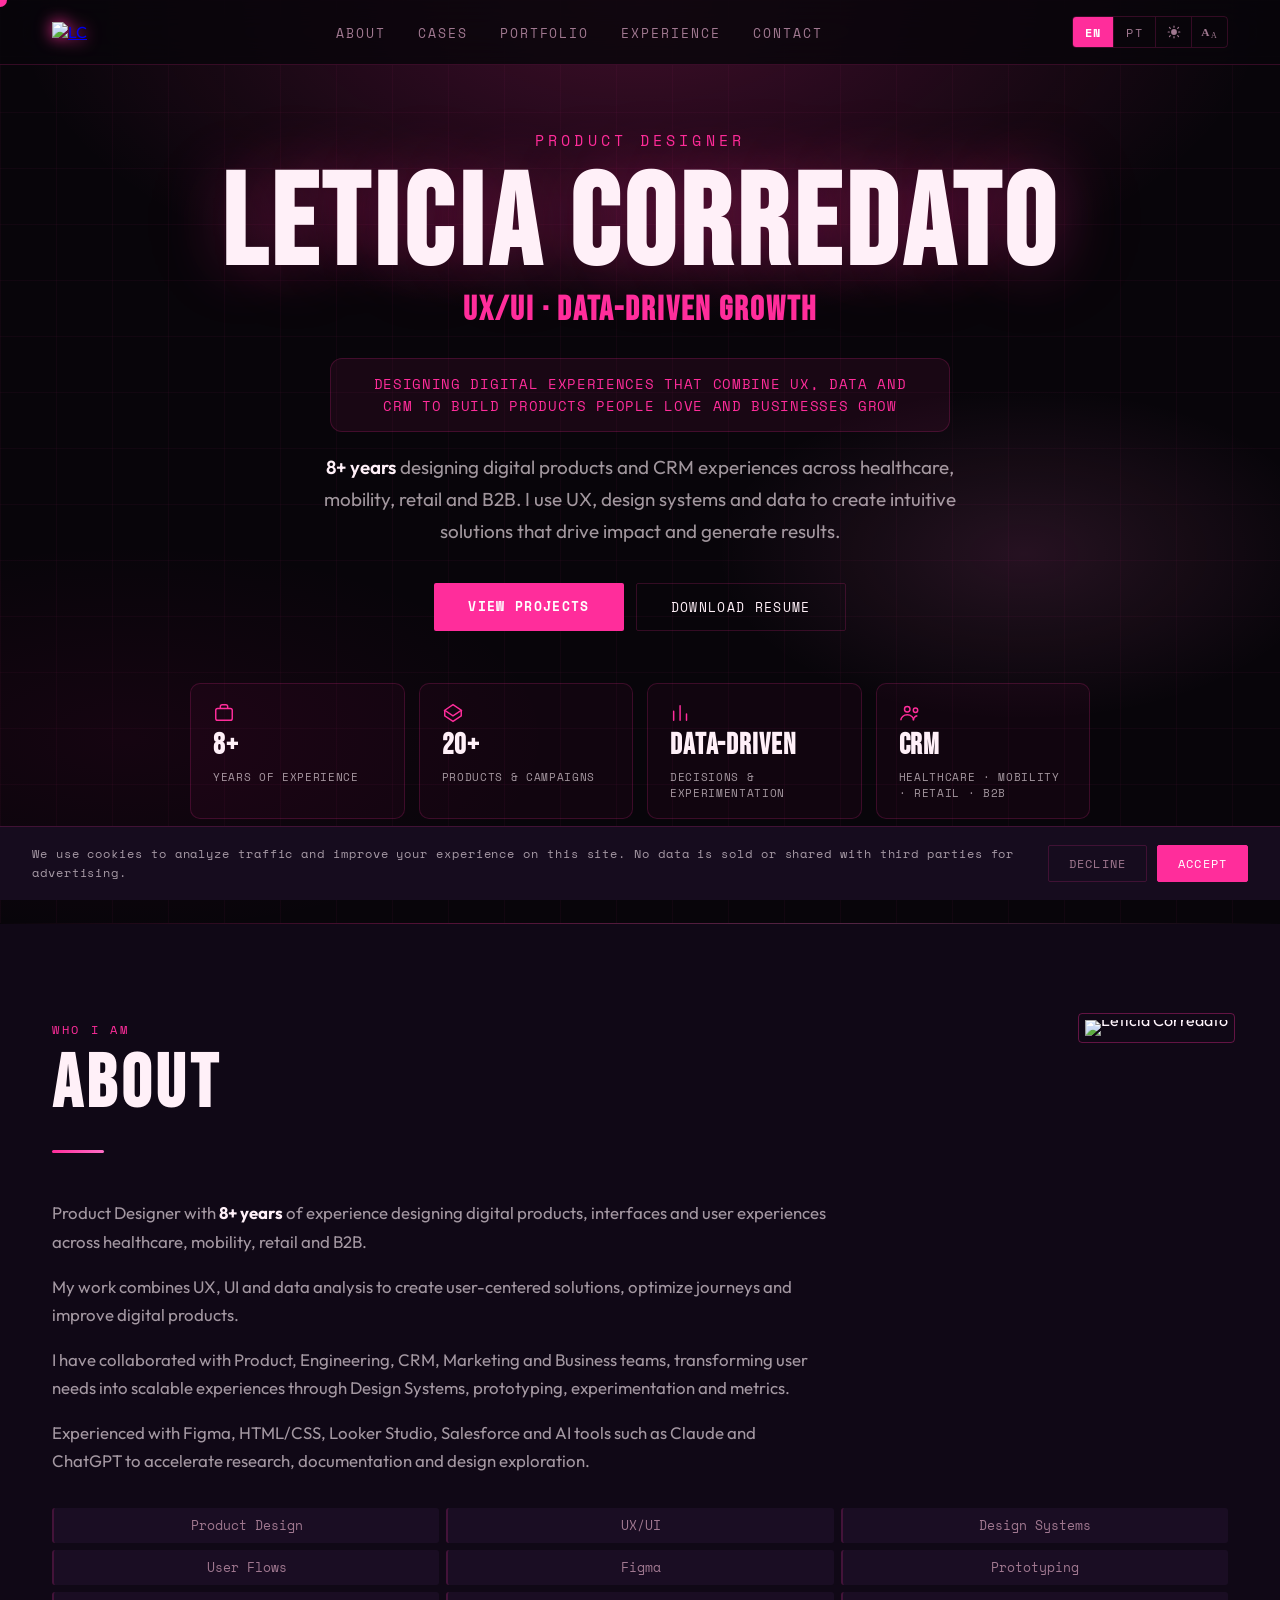
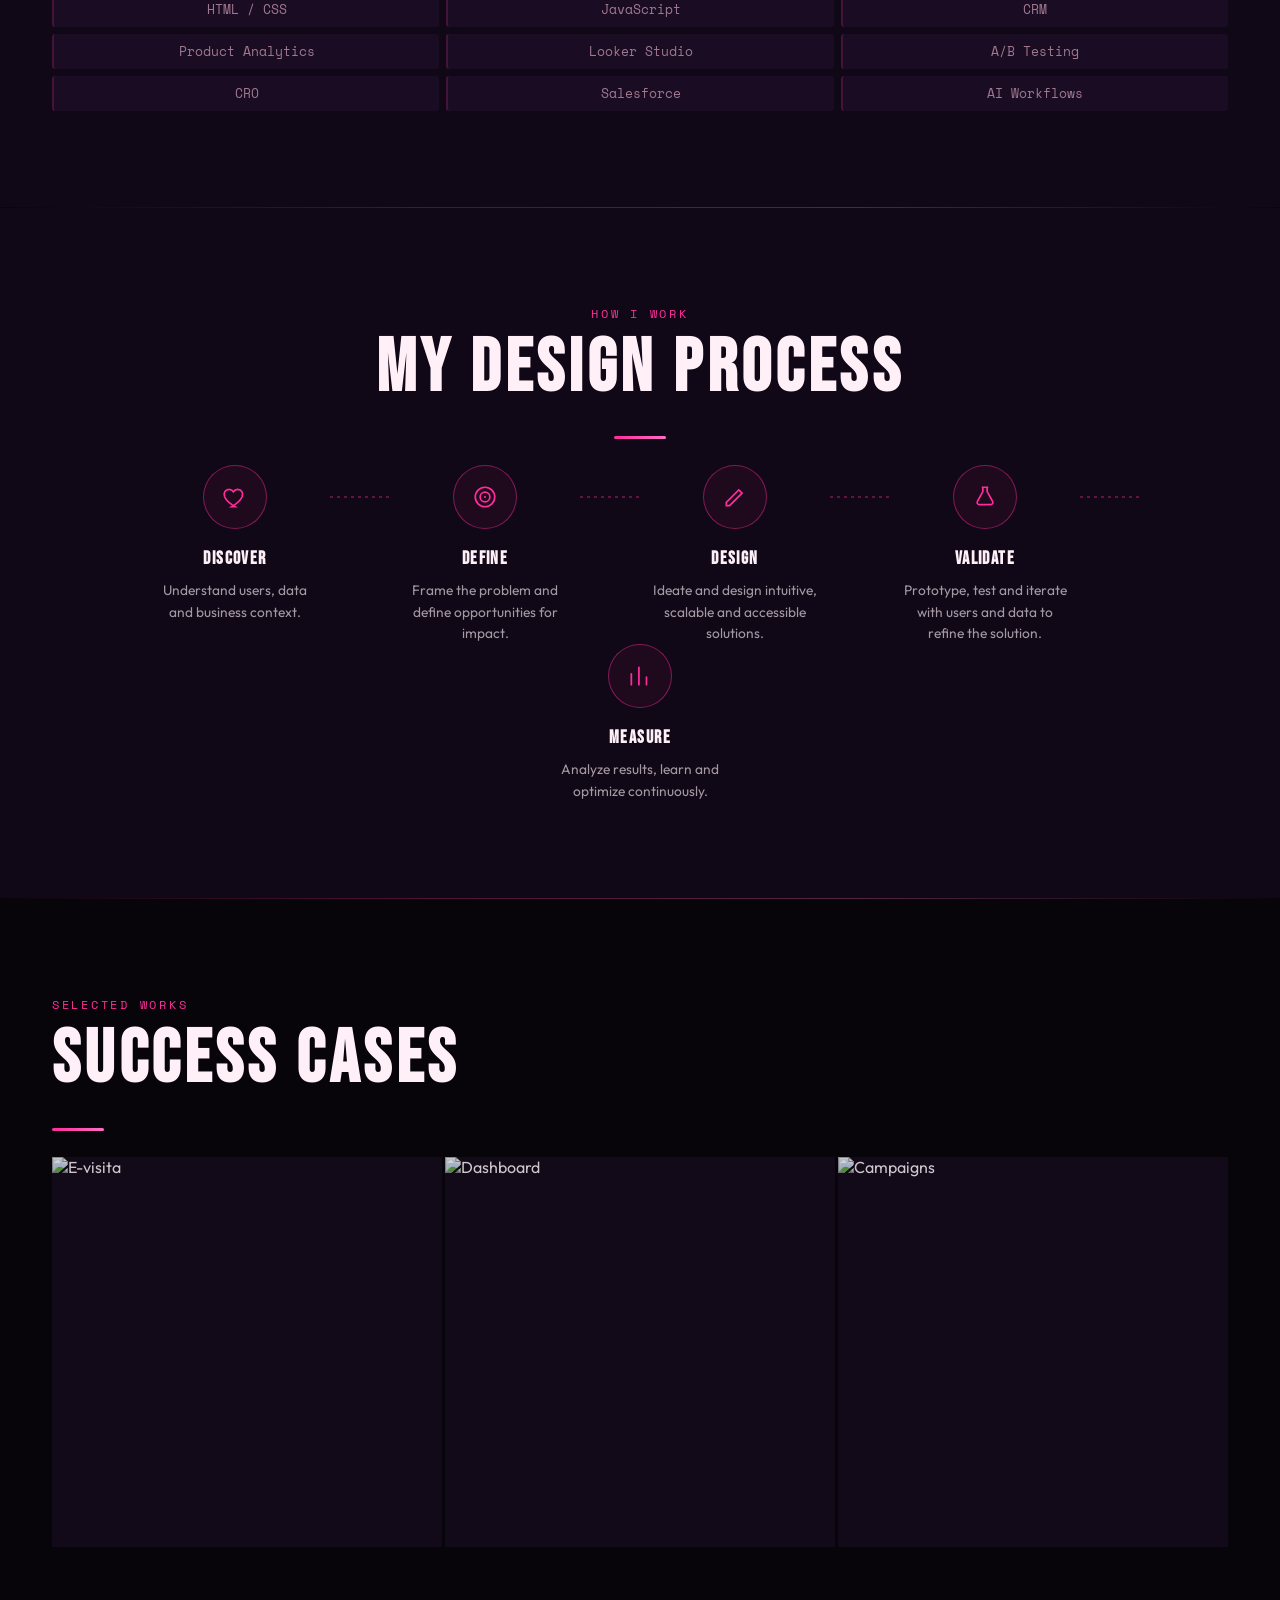
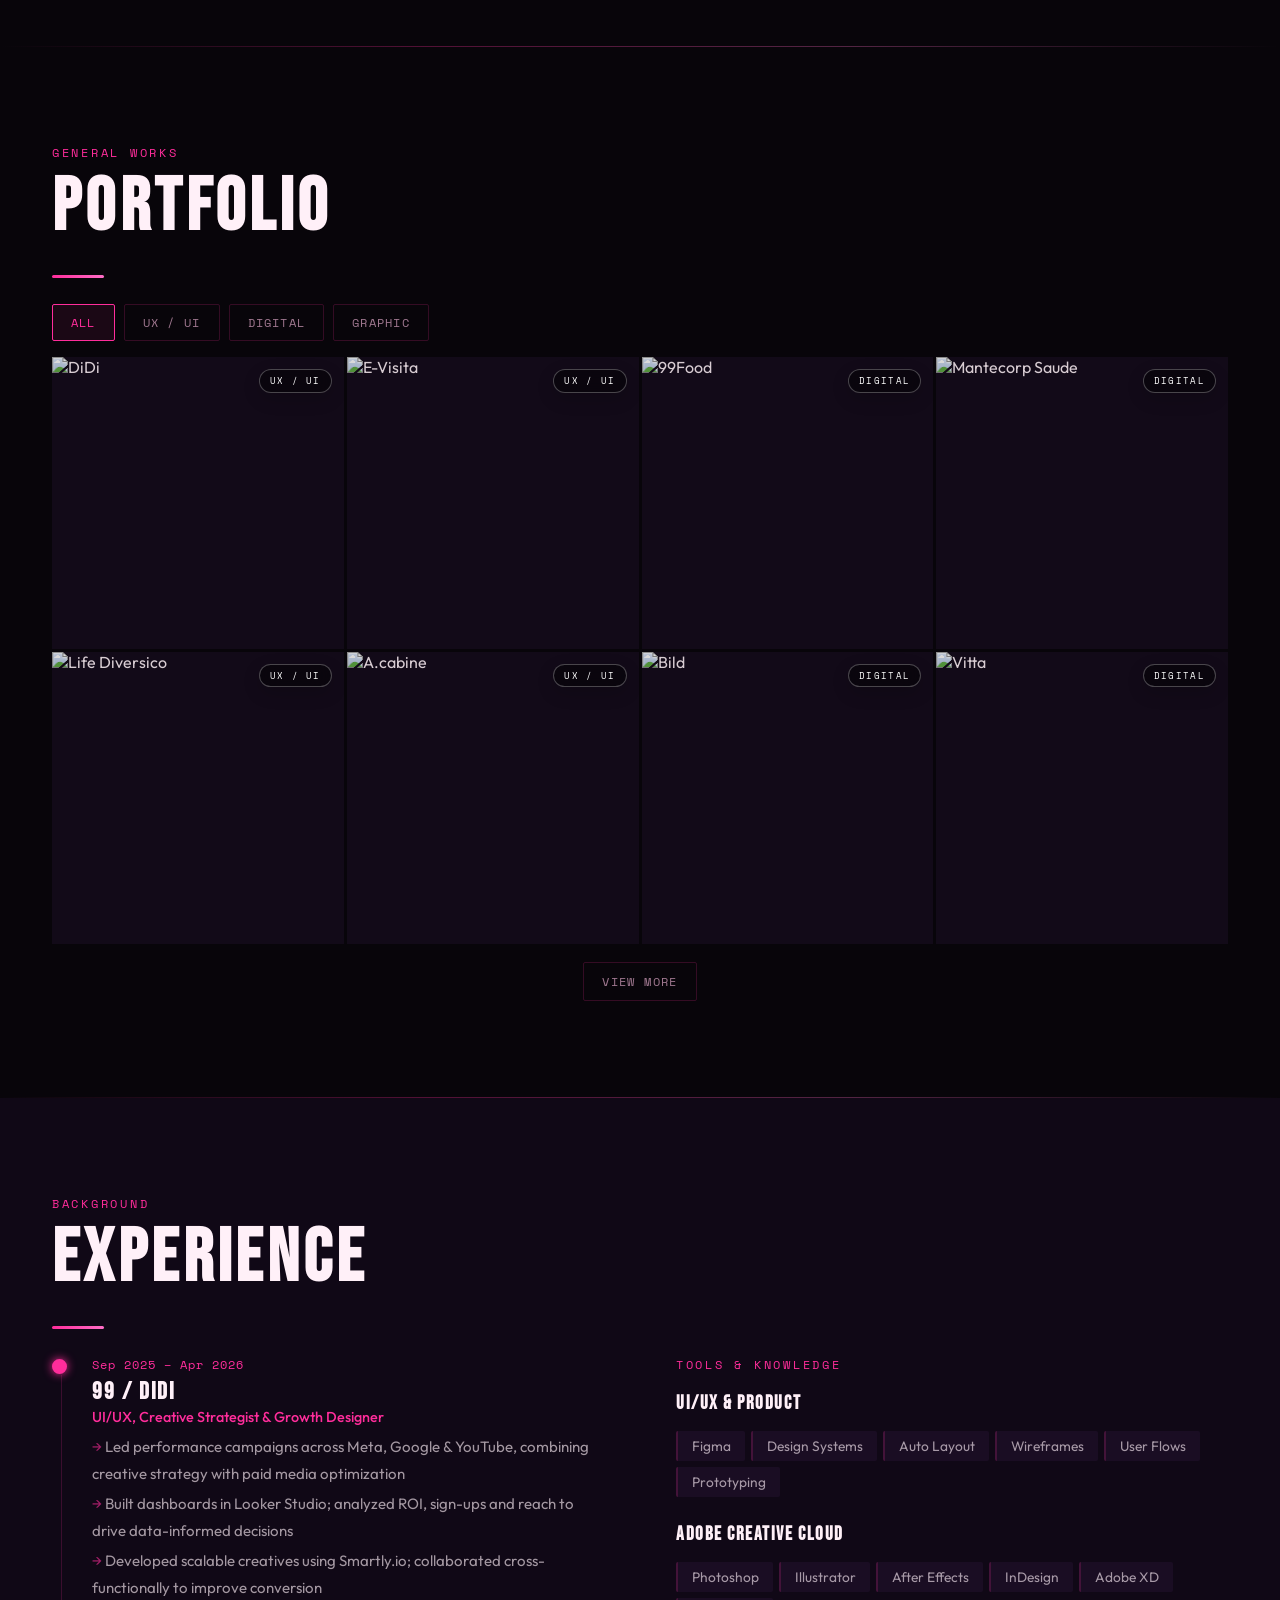
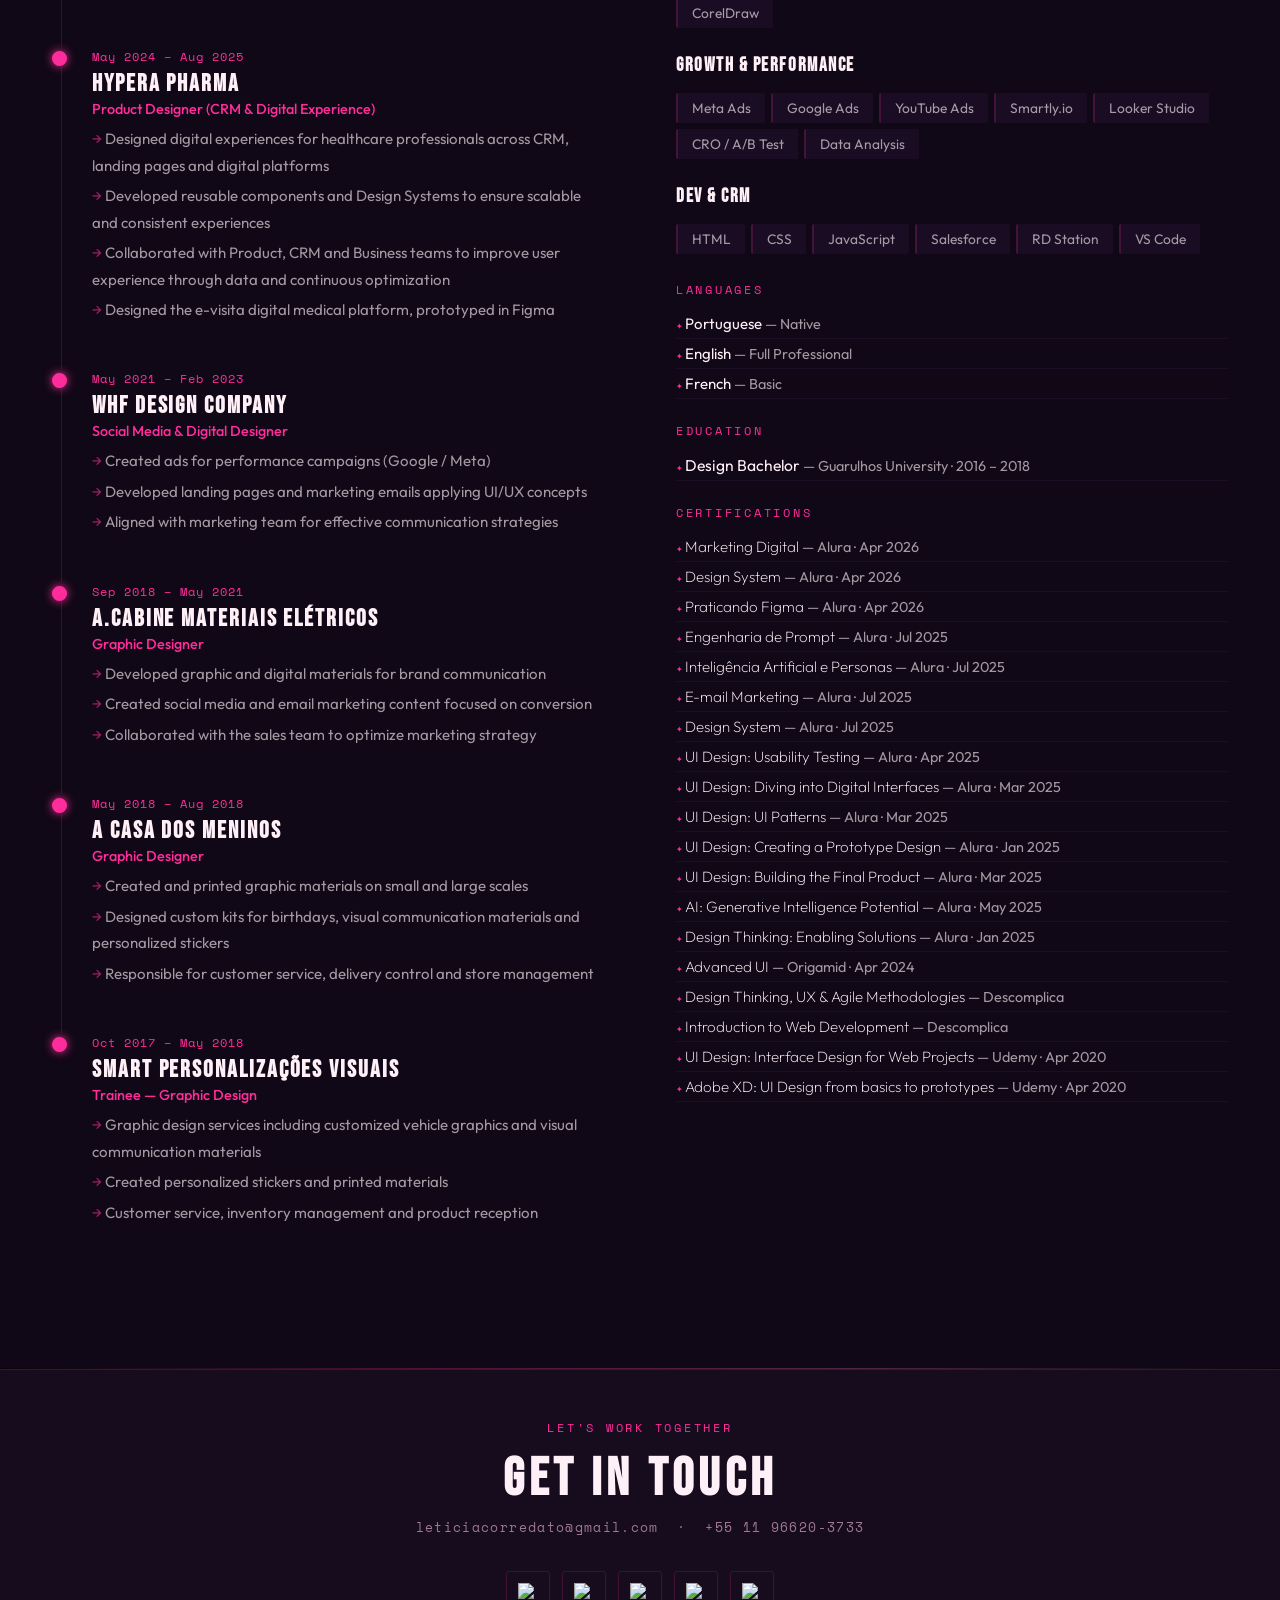
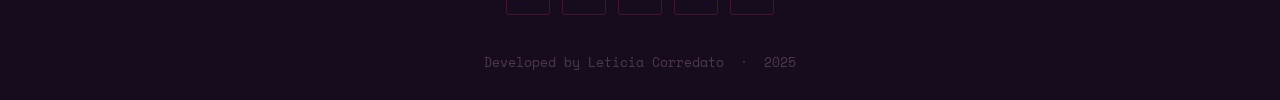
==== commit 4351f10e: "ajustes home" ====
--- a/index.html
+++ b/index.html
@@ -1377,33 +1377,33 @@
 
   <!-- Featured cases EN -->
   <div class="cases-grid reveal active" data-lang="en" id="casesEN">
+    <div class="case-card tall" onclick="window.location.href='case-product/evisita.html'" style="cursor:pointer;">
+      <img src="https://static.wixstatic.com/media/b72a24_0009555bb5144378aaf885a65b24d8ec~mv2.png" alt="E-visita" loading="lazy">
+      <div class="case-overlay"><span class="case-cat">Digital Product · Mantecorp Saúde/Hypera Pharma</span><h3 class="case-title">E-visita Digital Platform</h3></div>
+    </div>
+    <div class="case-card" onclick="window.location.href='case-product/didi.html'" style="cursor:pointer;">
+      <img src="https://static.wixstatic.com/media/b72a24_ff0dc2e118514061b7517a1abd3a3ad0~mv2.png" alt="Dashboard" loading="lazy">
+      <div class="case-overlay"><span class="case-cat">UX/UI · DiDi</span><h3 class="case-title">Redesign Landing Page</h3></div>
+    </div>
     <div class="case-card" onclick="window.location.href='case-product/99food.html'" style="cursor:pointer;">
       <img src="https://static.wixstatic.com/media/b72a24_91686112eab144e29d922bf12c0c4a3e~mv2.png" alt="Campaigns" loading="lazy">
-      <div class="case-overlay"><span class="case-cat">Growth · 99/DiDi</span><h3 class="case-title">Creative Strategy & Performance</h3></div>
-    </div>
+      <div class="case-overlay"><span class="case-cat">Growth · 99</span><h3 class="case-title">Creative Strategy & Performance</h3></div>
+    </div>
+  </div>
+
+  <!-- Featured cases PT -->
+  <div class="cases-grid reveal" data-lang="pt" id="casesPT">
     <div class="case-card tall" onclick="window.location.href='case-product/evisita.html'" style="cursor:pointer;">
       <img src="https://static.wixstatic.com/media/b72a24_0009555bb5144378aaf885a65b24d8ec~mv2.png" alt="E-visita" loading="lazy">
-      <div class="case-overlay"><span class="case-cat">UX/UI · Hypera Pharma</span><h3 class="case-title">E-visita Digital Platform</h3></div>
+      <div class="case-overlay"><span class="case-cat">Digital Product · Mantecorp Saúde/Hypera Pharma</span><h3 class="case-title">Plataforma E-visita</h3></div>
     </div>
     <div class="case-card" onclick="window.location.href='case-product/didi.html'" style="cursor:pointer;">
       <img src="https://static.wixstatic.com/media/b72a24_ff0dc2e118514061b7517a1abd3a3ad0~mv2.png" alt="Dashboard" loading="lazy">
-      <div class="case-overlay"><span class="case-cat">Visual Design · DiDi</span><h3 class="case-title">Redesign Landing Page</h3></div>
-    </div>
-  </div>
-
-  <!-- Featured cases PT -->
-  <div class="cases-grid reveal" data-lang="pt" id="casesPT">
+      <div class="case-overlay"><span class="case-cat">UX/UI · DiDi</span><h3 class="case-title">Redesign Landing Page</h3></div>
+    </div>
     <div class="case-card" onclick="window.location.href='case-product/99food.html'" style="cursor:pointer;">
       <img src="https://static.wixstatic.com/media/b72a24_91686112eab144e29d922bf12c0c4a3e~mv2.png" alt="Campanhas" loading="lazy">
-      <div class="case-overlay"><span class="case-cat">Growth · 99/DiDi</span><h3 class="case-title">Campanhas de Performance</h3></div>
-    </div>
-    <div class="case-card tall" onclick="window.location.href='case-product/evisita.html'" style="cursor:pointer;">
-      <img src="https://static.wixstatic.com/media/b72a24_0009555bb5144378aaf885a65b24d8ec~mv2.png" alt="E-visita" loading="lazy">
-      <div class="case-overlay"><span class="case-cat">UX/UI · Hypera Pharma</span><h3 class="case-title">Plataforma E-visita</h3></div>
-    </div>
-    <div class="case-card" onclick="window.location.href='case-product/didi.html'" style="cursor:pointer;">
-      <img src="https://static.wixstatic.com/media/b72a24_ff0dc2e118514061b7517a1abd3a3ad0~mv2.png" alt="Dashboard" loading="lazy">
-      <div class="case-overlay"><span class="case-cat">Visual Design · DiDi</span><h3 class="case-title">Redesign Landing Page</h3></div>
+      <div class="case-overlay"><span class="case-cat">Growth · 99</span><h3 class="case-title">Campanhas de Performance</h3></div>
     </div>
   </div>
   </section>
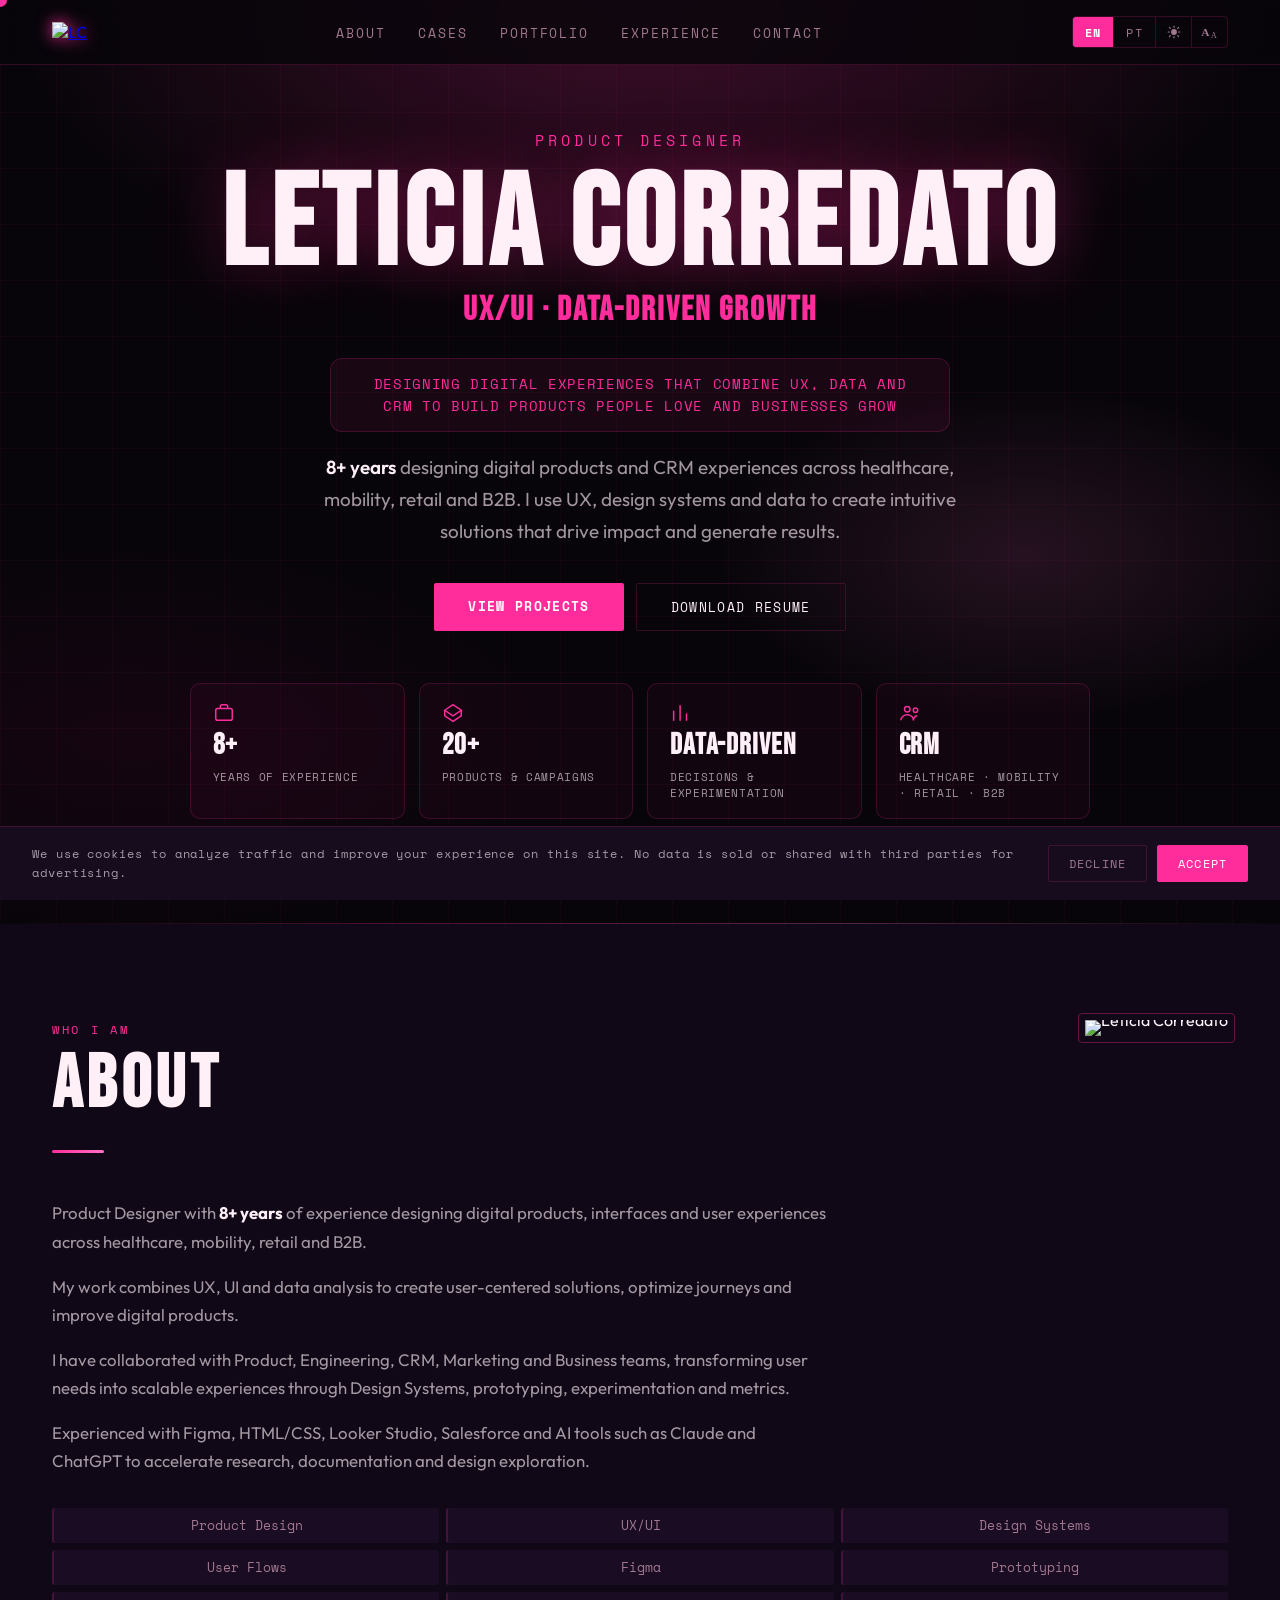
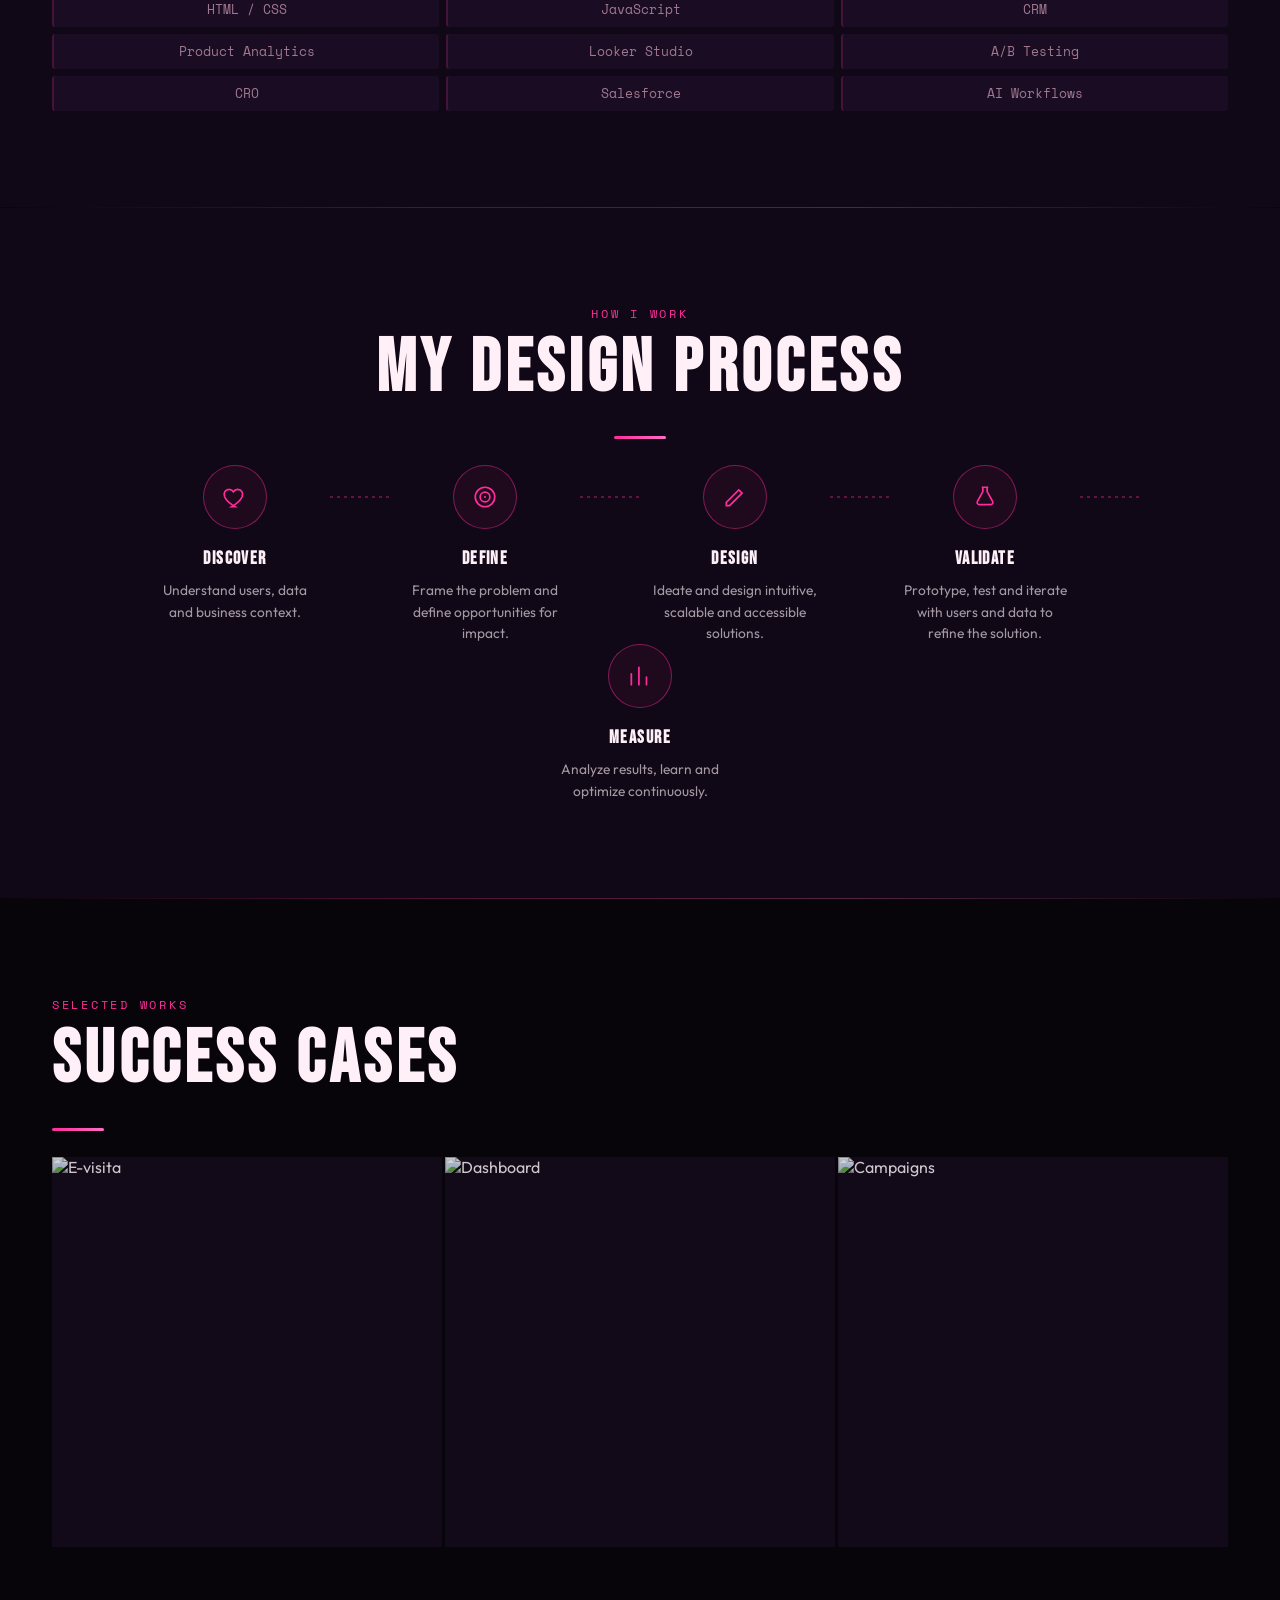
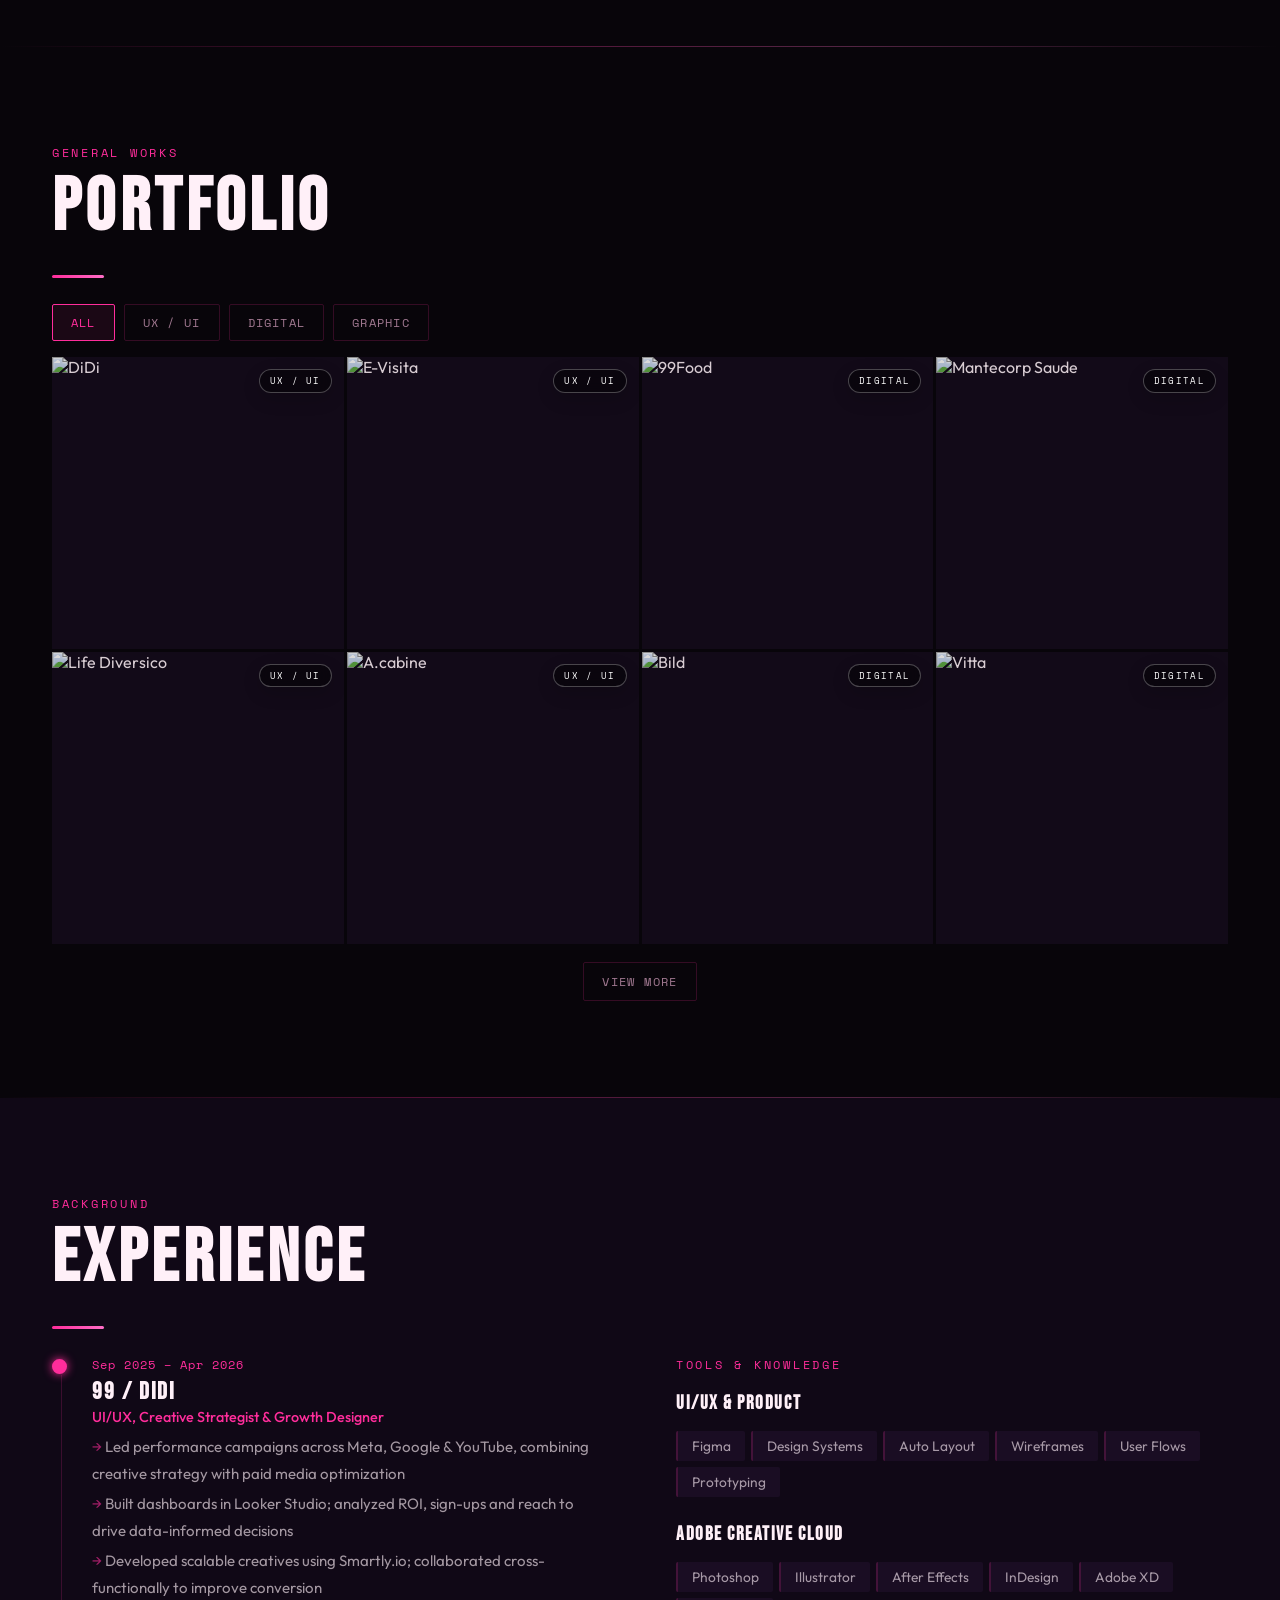
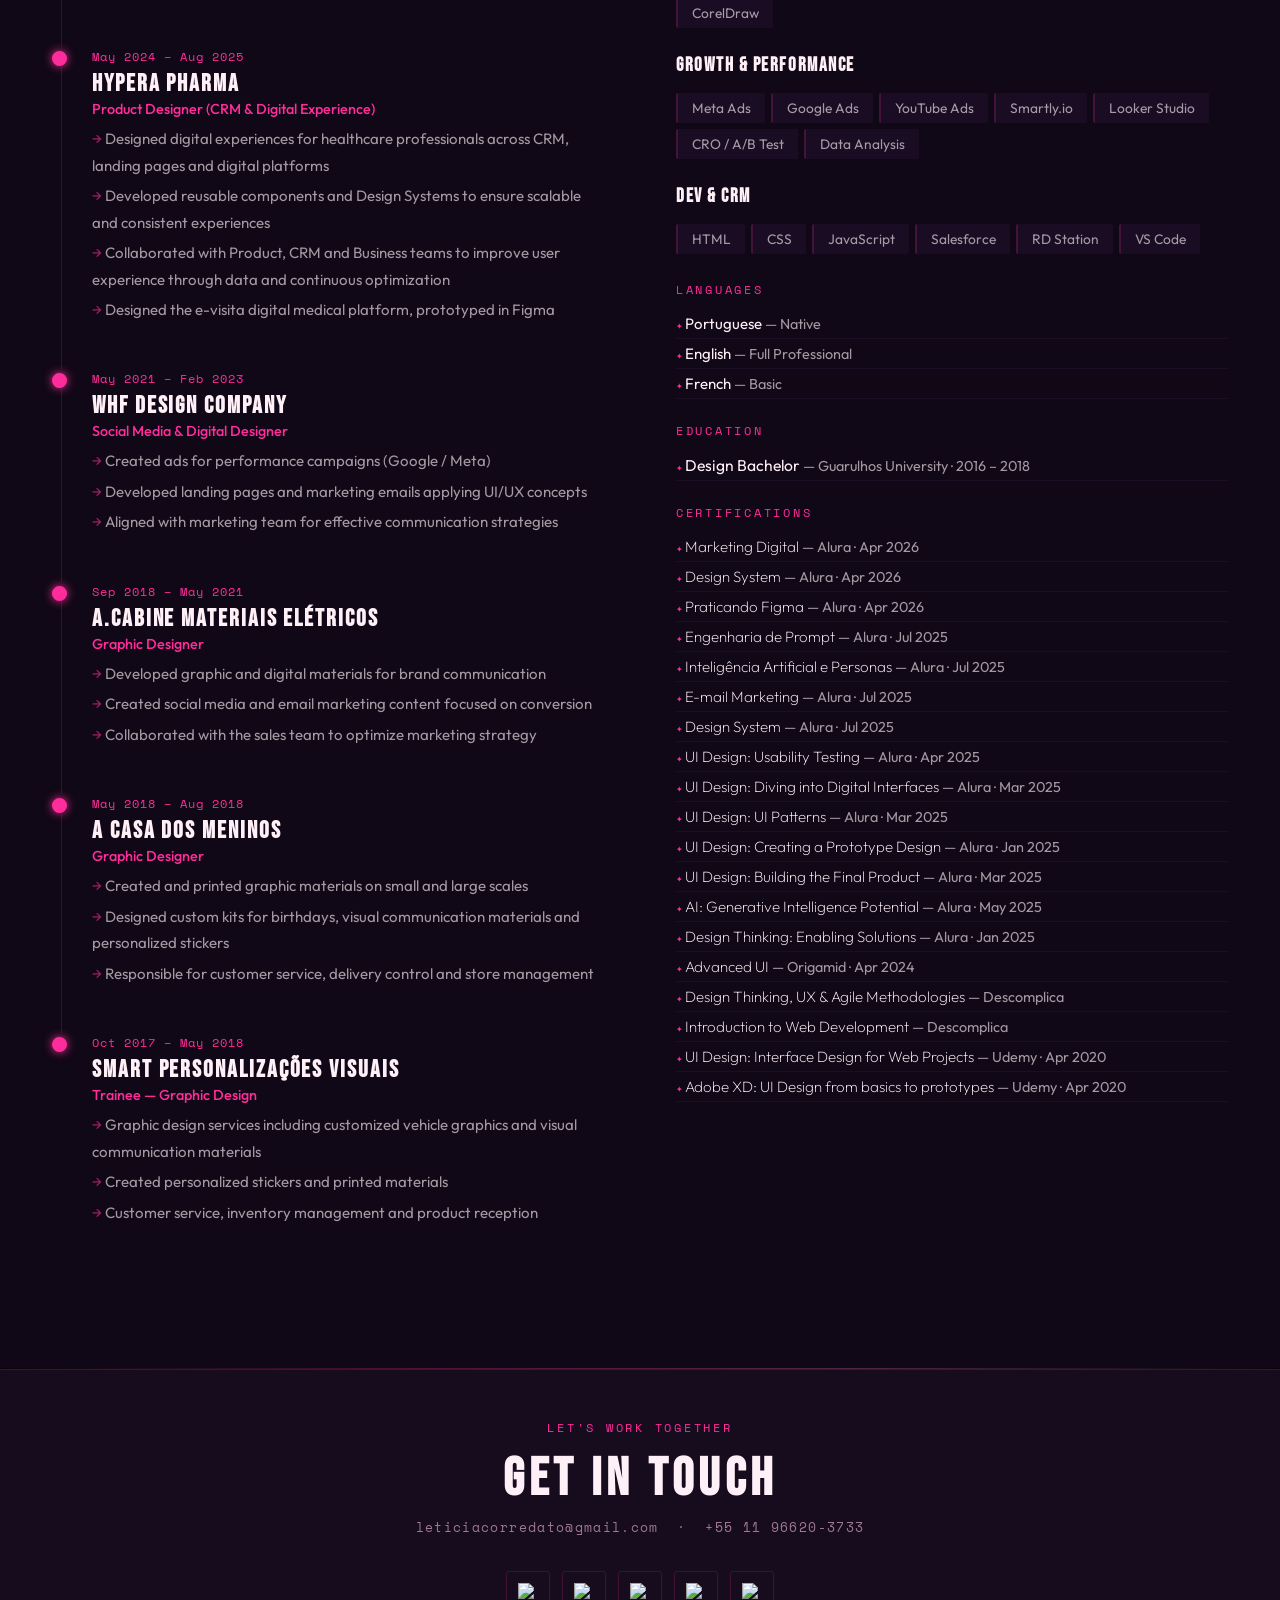
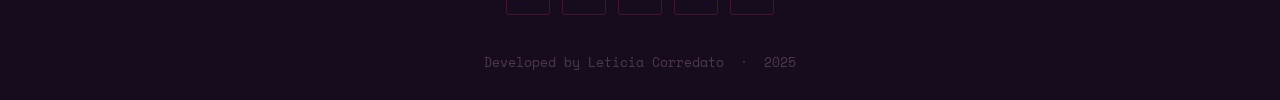
==== commit 39938bea: "ajustes" ====
--- a/index.html
+++ b/index.html
@@ -1379,7 +1379,7 @@
   <div class="cases-grid reveal active" data-lang="en" id="casesEN">
     <div class="case-card tall" onclick="window.location.href='case-product/evisita.html'" style="cursor:pointer;">
       <img src="https://static.wixstatic.com/media/b72a24_0009555bb5144378aaf885a65b24d8ec~mv2.png" alt="E-visita" loading="lazy">
-      <div class="case-overlay"><span class="case-cat">Digital Product · Mantecorp Saúde/Hypera Pharma</span><h3 class="case-title">E-visita Digital Platform</h3></div>
+      <div class="case-overlay"><span class="case-cat">Product · Mantecorp Saúde/Hypera Pharma</span><h3 class="case-title">E-visita Digital Platform</h3></div>
     </div>
     <div class="case-card" onclick="window.location.href='case-product/didi.html'" style="cursor:pointer;">
       <img src="https://static.wixstatic.com/media/b72a24_ff0dc2e118514061b7517a1abd3a3ad0~mv2.png" alt="Dashboard" loading="lazy">
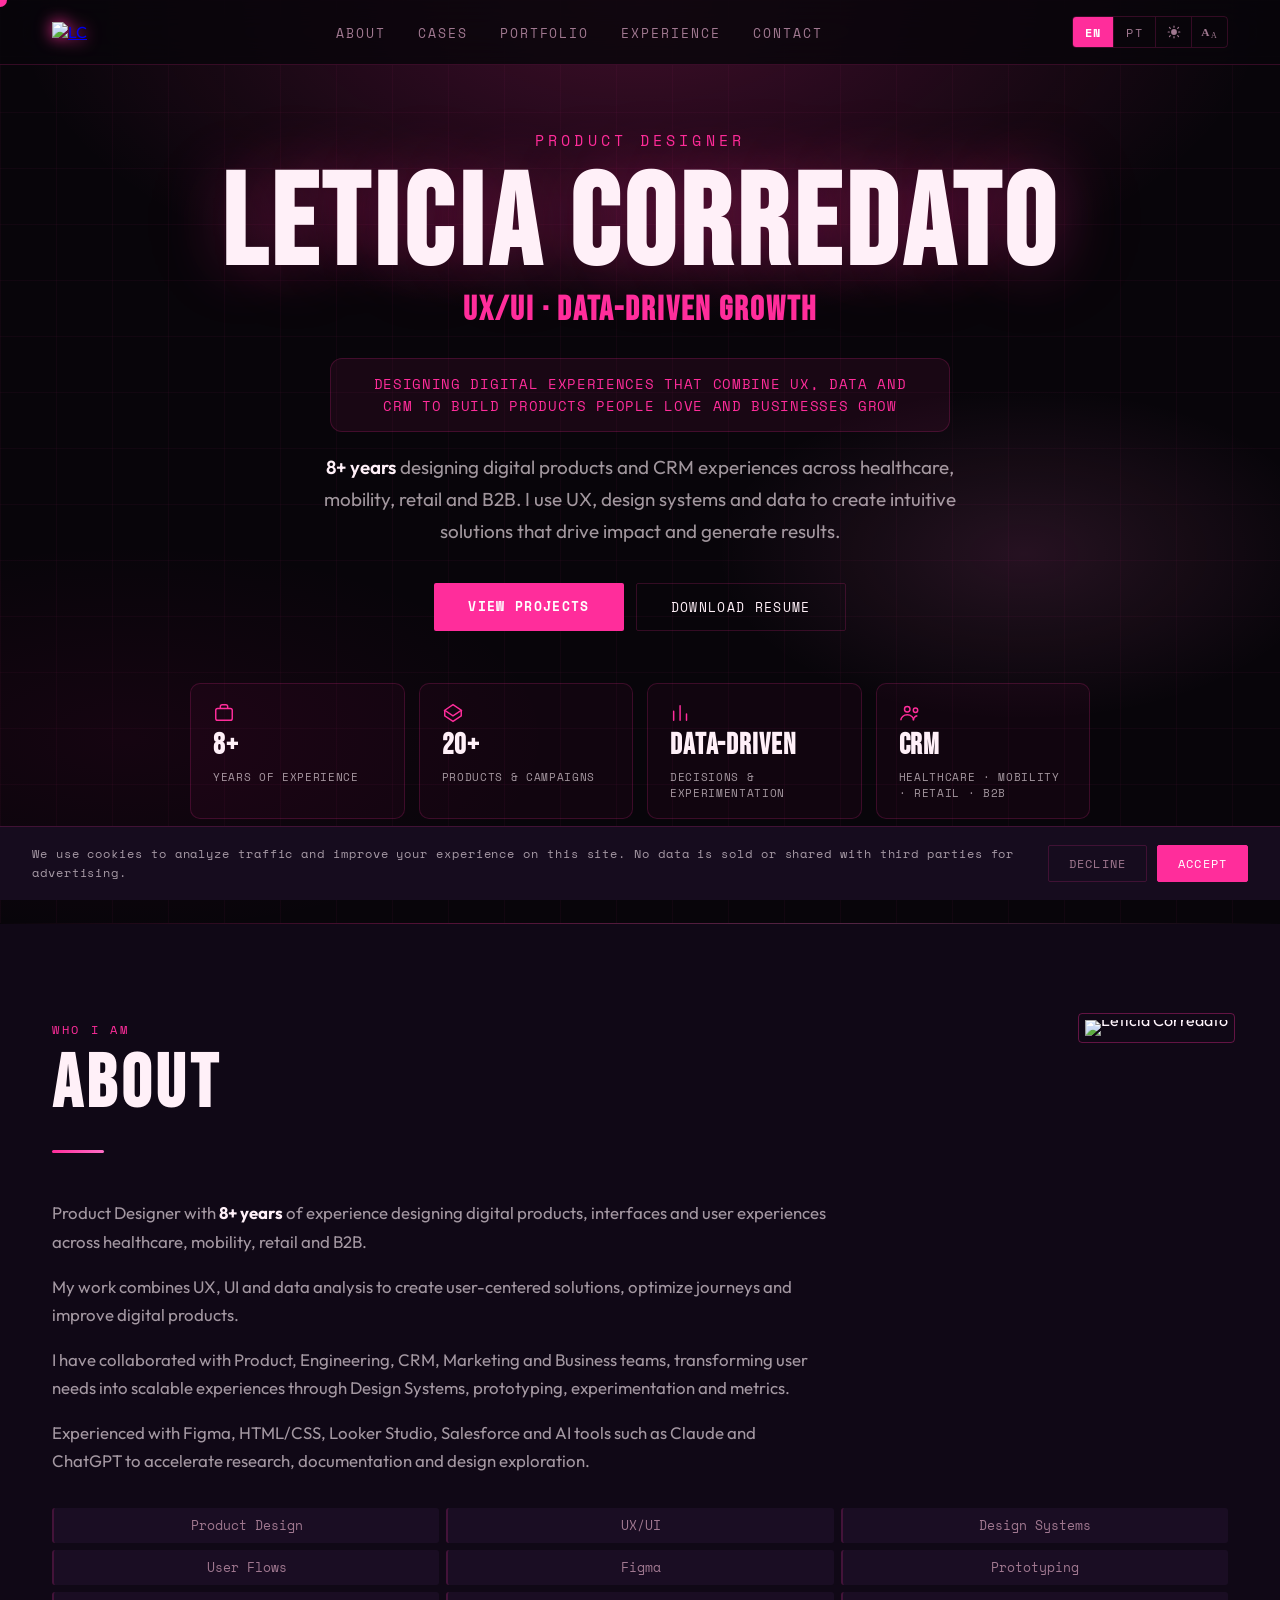
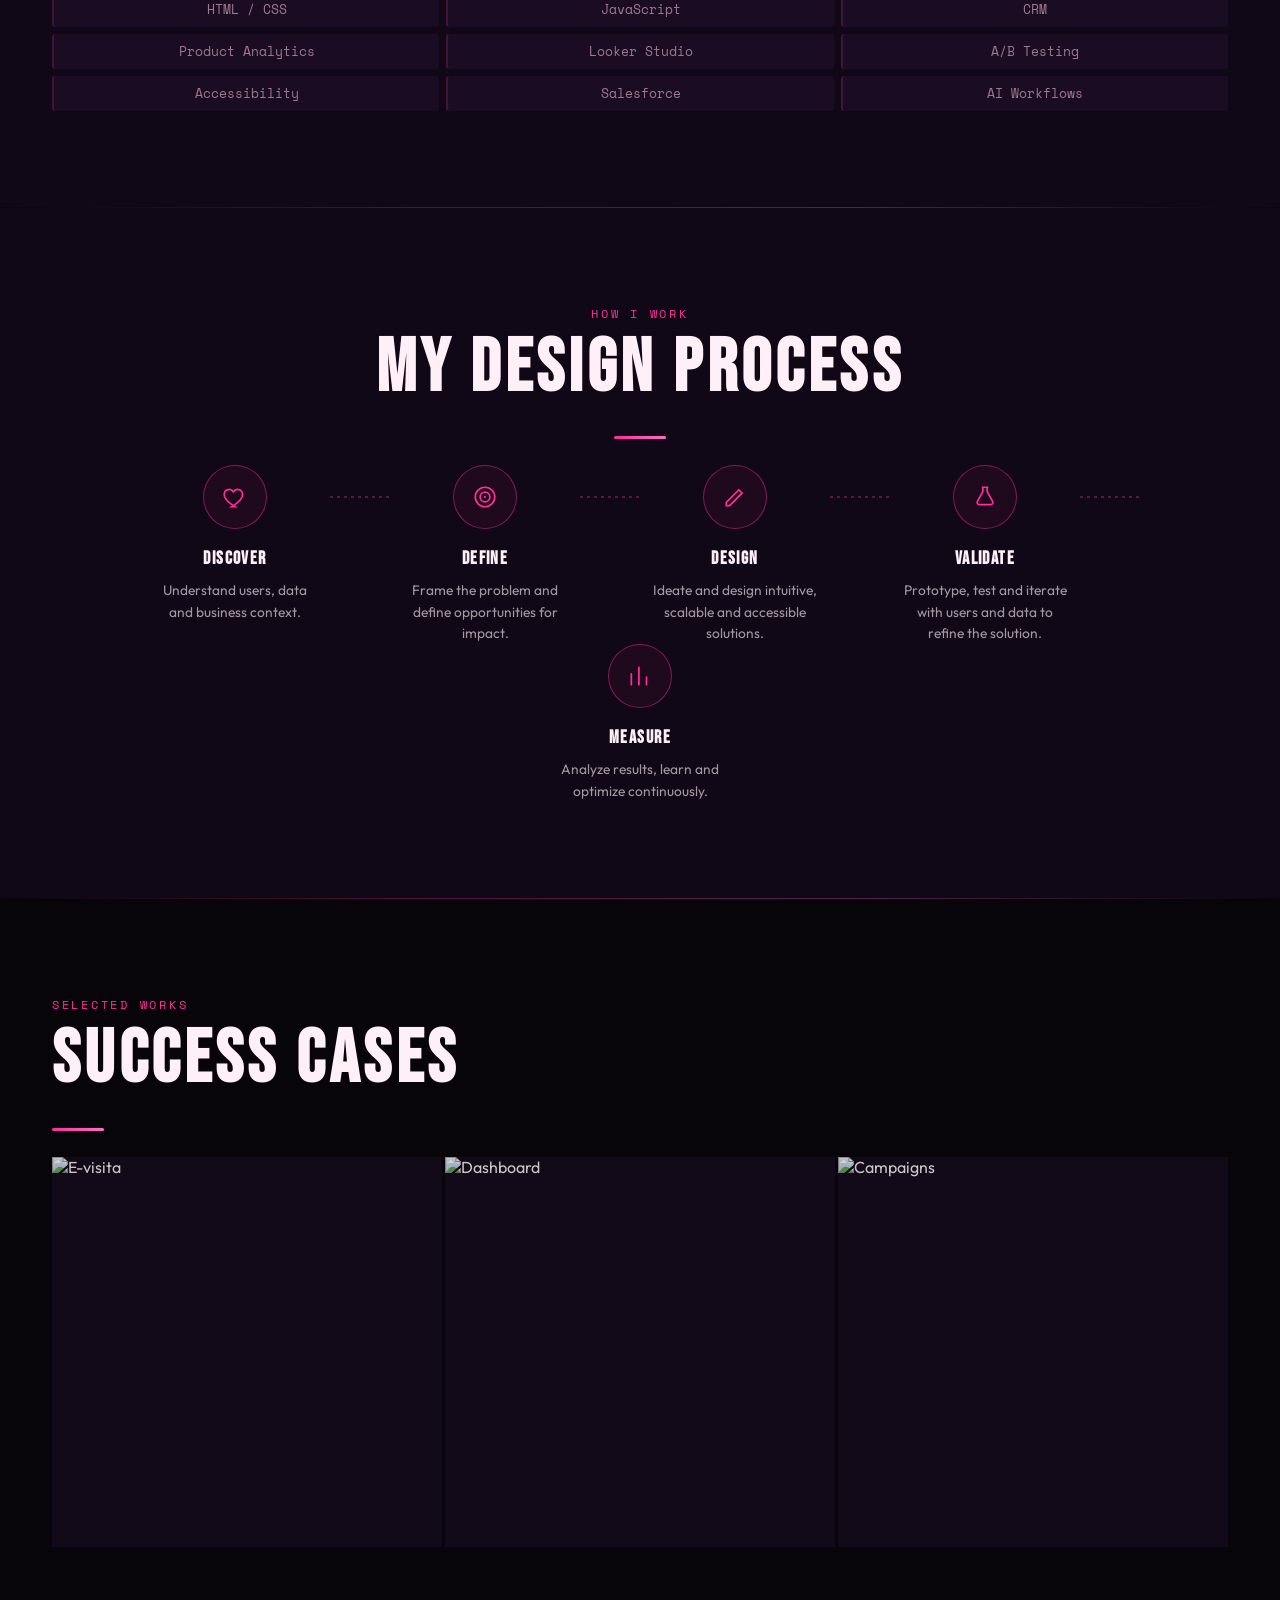
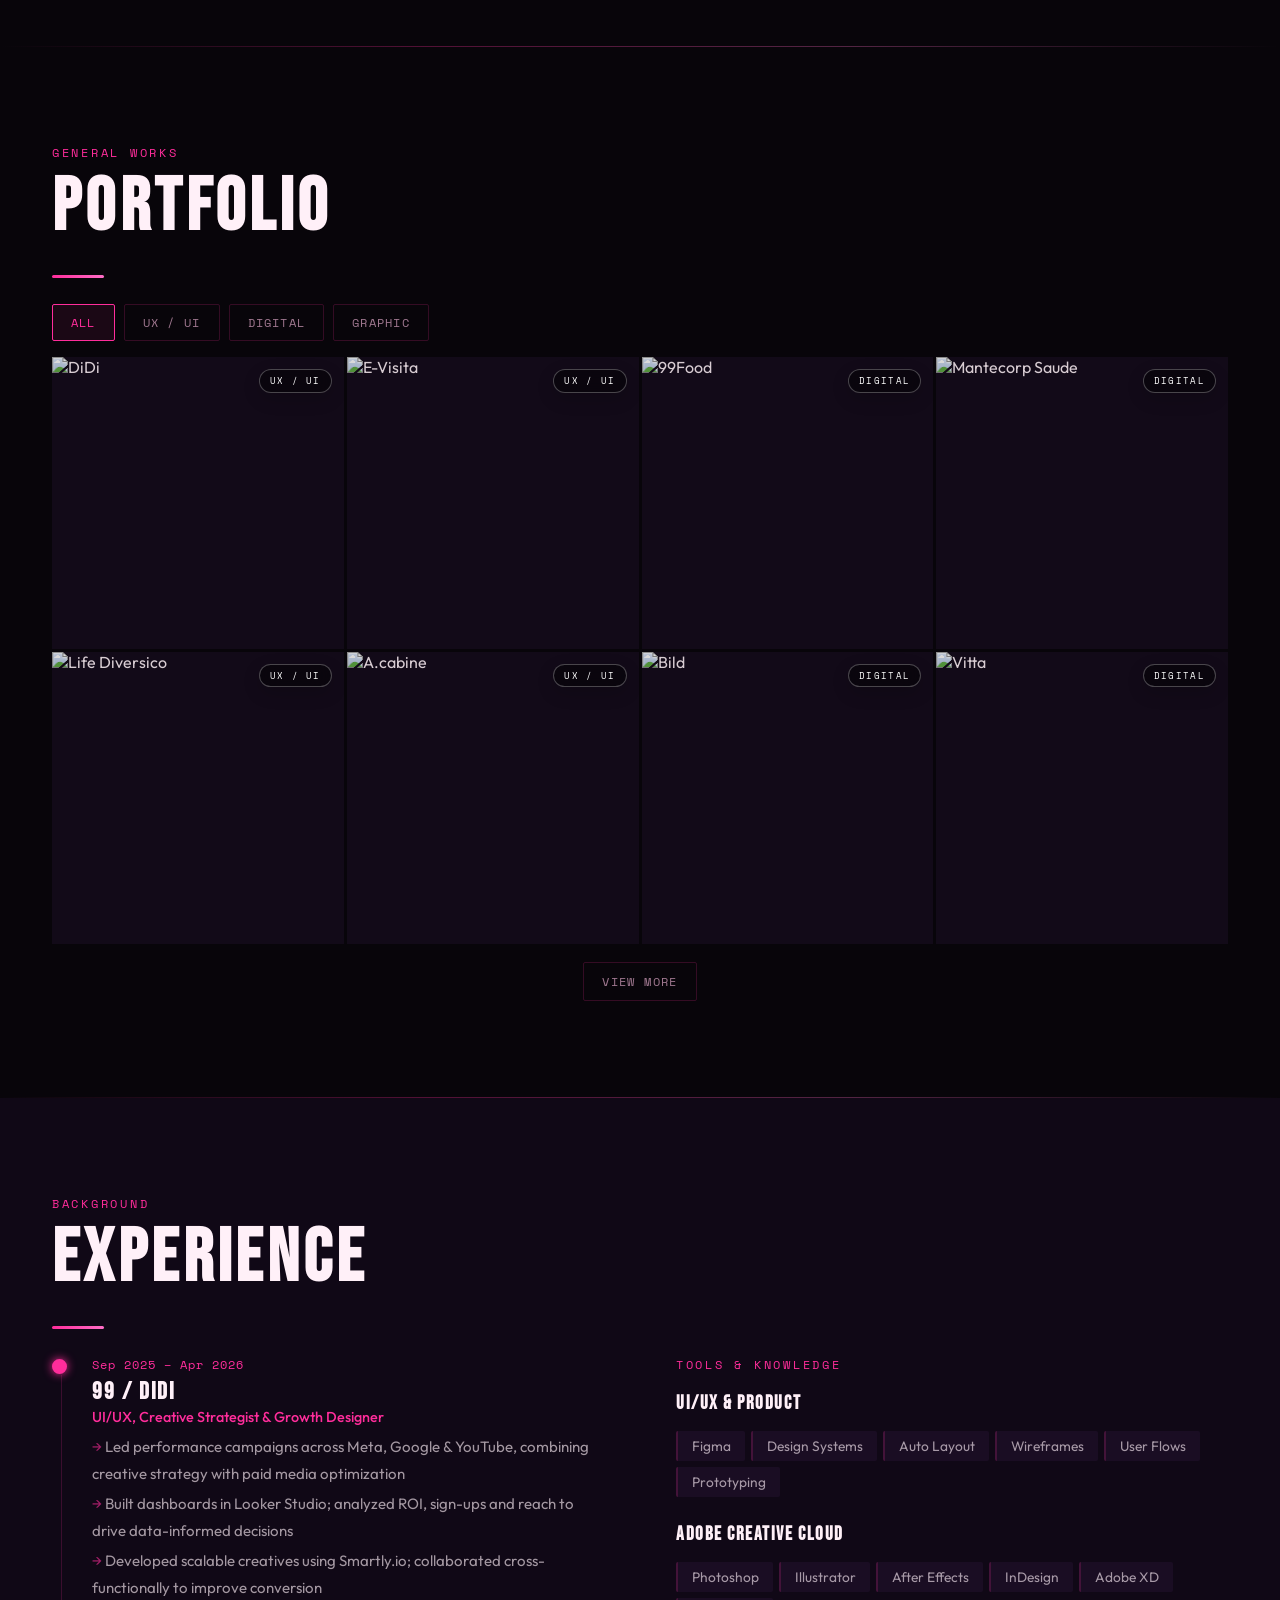
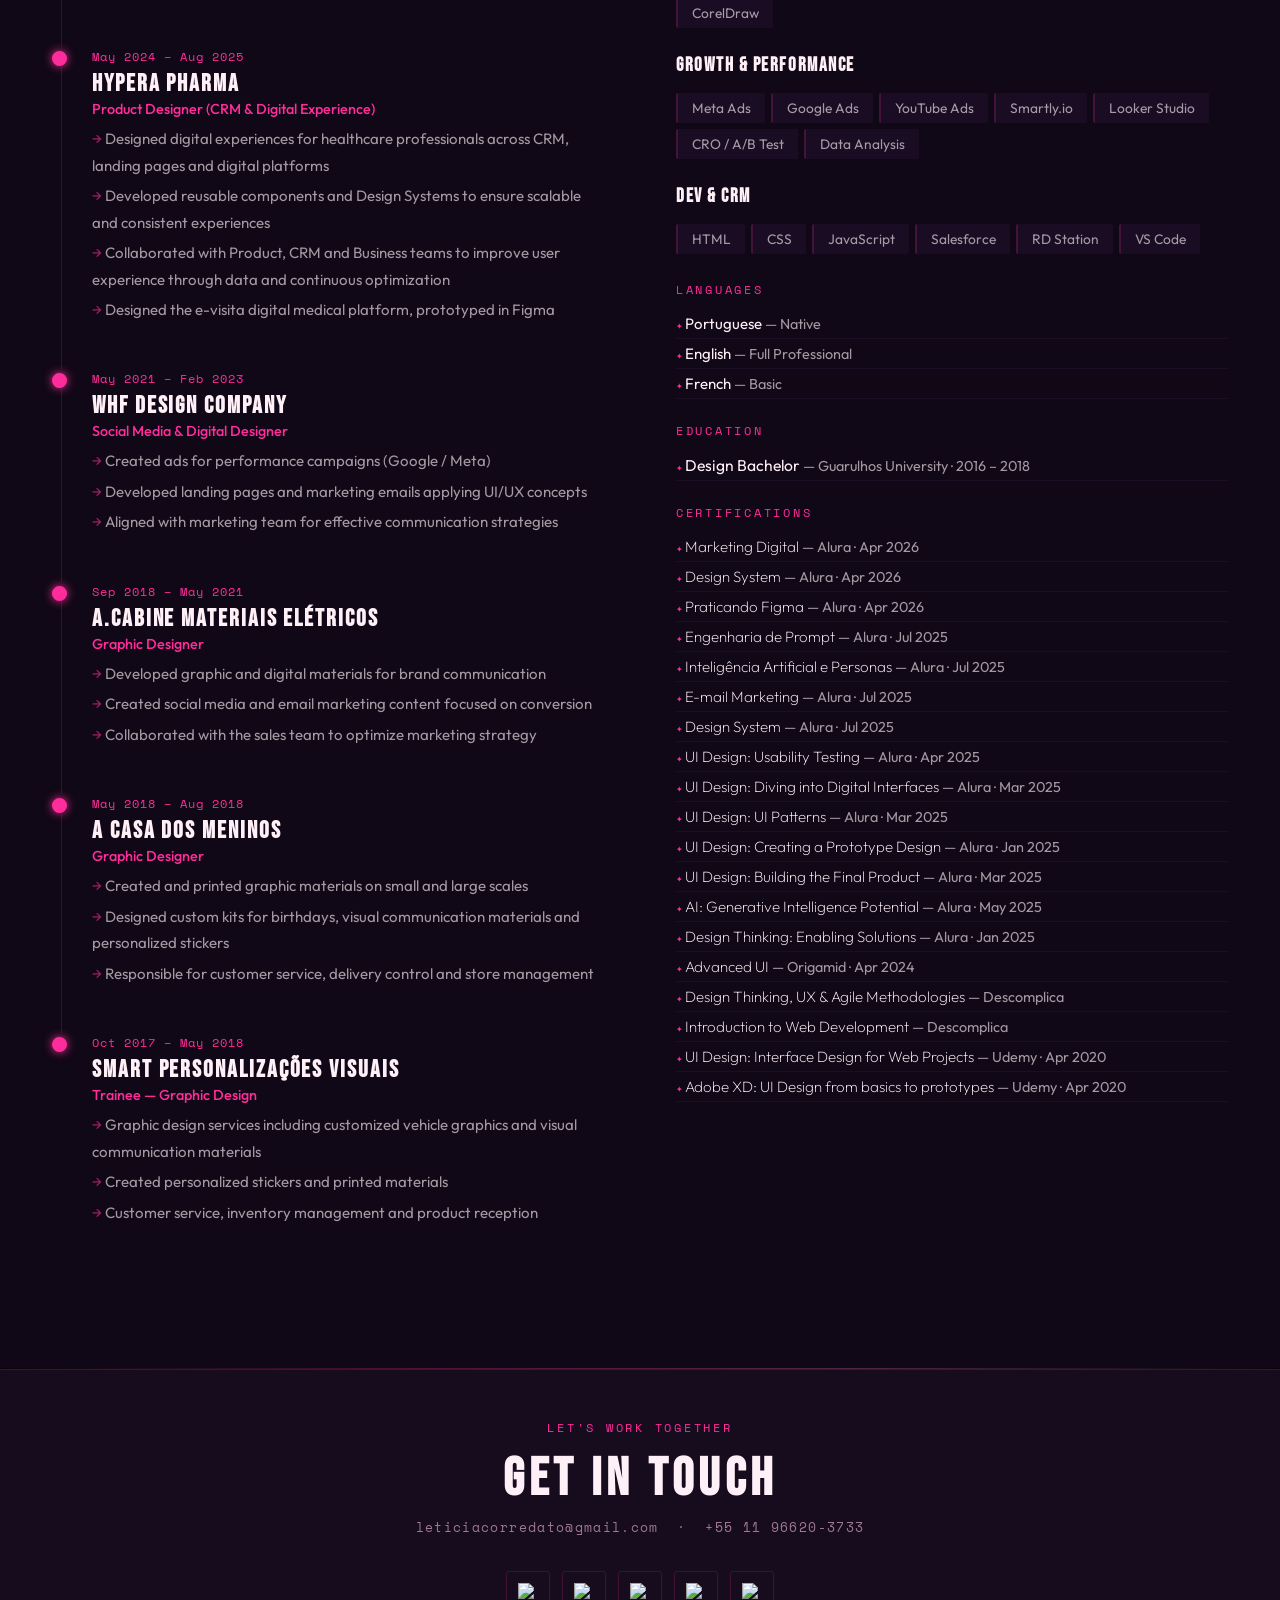
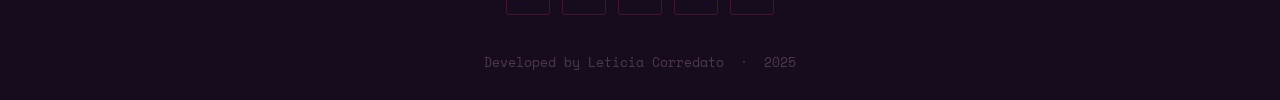
==== commit dd6565f7: "ajustes finos home" ====
--- a/index.html
+++ b/index.html
@@ -758,6 +758,7 @@
   @keyframes scrollPulse { 0%,100%{opacity:0.3;transform:scaleY(1)} 50%{opacity:1;transform:scaleY(1.1)} }
 
   .skills-grid { grid-template-columns: repeat(2, 1fr); }
+  .skill-tag-js { display: none; }
 
   .portfolio-grid { grid-template-columns: repeat(4, 1fr) !important; }
   .cases-grid { grid-template-columns: repeat(3, 1fr) !important; }
@@ -881,6 +882,7 @@
   .hero-cta-primary, .hero-cta-secondary { width: 100%; max-width: 280px; text-align: center; }
 
   .skills-grid { grid-template-columns: 1fr 1fr; }
+  .skill-tag-js { display: none; }
 
   .portfolio-grid { grid-template-columns: repeat(2, 1fr) !important; }
   .cases-grid { grid-template-columns: 1fr !important; }
@@ -929,9 +931,10 @@
 /* Mobile: botão no header (ao lado do hamburger) */
 .fs-mob-header {
   display: none;
-  background: transparent; border: none;
+  -webkit-appearance: none; appearance: none; outline: none; box-sizing: border-box;
+  background: transparent; border: 1px solid var(--border); border-color: var(--border);
   color: var(--gray); cursor: pointer;
-  width: 36px; height: 36px;
+  width: 36px; height: 32px;
   align-items: center; justify-content: center;
   transition: color 0.2s;
   padding: 0; flex-shrink: 0;
@@ -941,7 +944,8 @@
 
 /* Botão dentro do mobile-controls (menu aberto) — igual ao theme-btn mob */
 .mobile-controls .fs-mob-menu {
-  background: transparent; border: none; border-left: 1px solid var(--border);
+  -webkit-appearance: none; appearance: none; outline: none; box-sizing: border-box;
+  background: transparent; border: none; border-left: 1px solid var(--border); border-color: var(--border);
   width: 44px; height: 100%;
   display: flex; align-items: center; justify-content: center;
   cursor: pointer; color: var(--gray); padding: 0;
@@ -953,6 +957,8 @@
 @media (max-width: 768px) {
   .fs-nav-btn  { display: none; }
   .fs-mob-header { display: flex; }
+  .nav-controls { border-radius: 4px 0 0 4px; }
+  .fs-mob-header { border-radius: 0 4px 4px 0; border-left: none; margin-left: -8px; }
 }
 
 /* ══════════════════════════════════════════
@@ -1304,14 +1310,14 @@
       <span class="skill-tag">Figma</span>
       <span class="skill-tag">Prototyping</span>
       <span class="skill-tag">HTML / CSS</span>
-      <span class="skill-tag">JavaScript</span>
+      <span class="skill-tag skill-tag-js">JavaScript</span>
 
       <!-- Grupo 3: CRM & Product Analytics -->
       <span class="skill-tag">CRM</span>
       <span class="skill-tag">Product Analytics</span>
       <span class="skill-tag">Looker Studio</span>
       <span class="skill-tag">A/B Testing</span>
-      <span class="skill-tag">CRO</span>
+      <span class="skill-tag">Accessibility</span>
       <span class="skill-tag">Salesforce</span>
 
       <!-- Grupo 4: AI Workflows -->
@@ -1387,7 +1393,7 @@
     </div>
     <div class="case-card" onclick="window.location.href='case-product/99food.html'" style="cursor:pointer;">
       <img src="https://static.wixstatic.com/media/b72a24_91686112eab144e29d922bf12c0c4a3e~mv2.png" alt="Campaigns" loading="lazy">
-      <div class="case-overlay"><span class="case-cat">Growth · 99</span><h3 class="case-title">Creative Strategy & Performance</h3></div>
+      <div class="case-overlay"><span class="case-cat">Growth · 99</span><h3 class="case-title">Creative Strategy &amp; Performance</h3></div>
     </div>
   </div>
 
